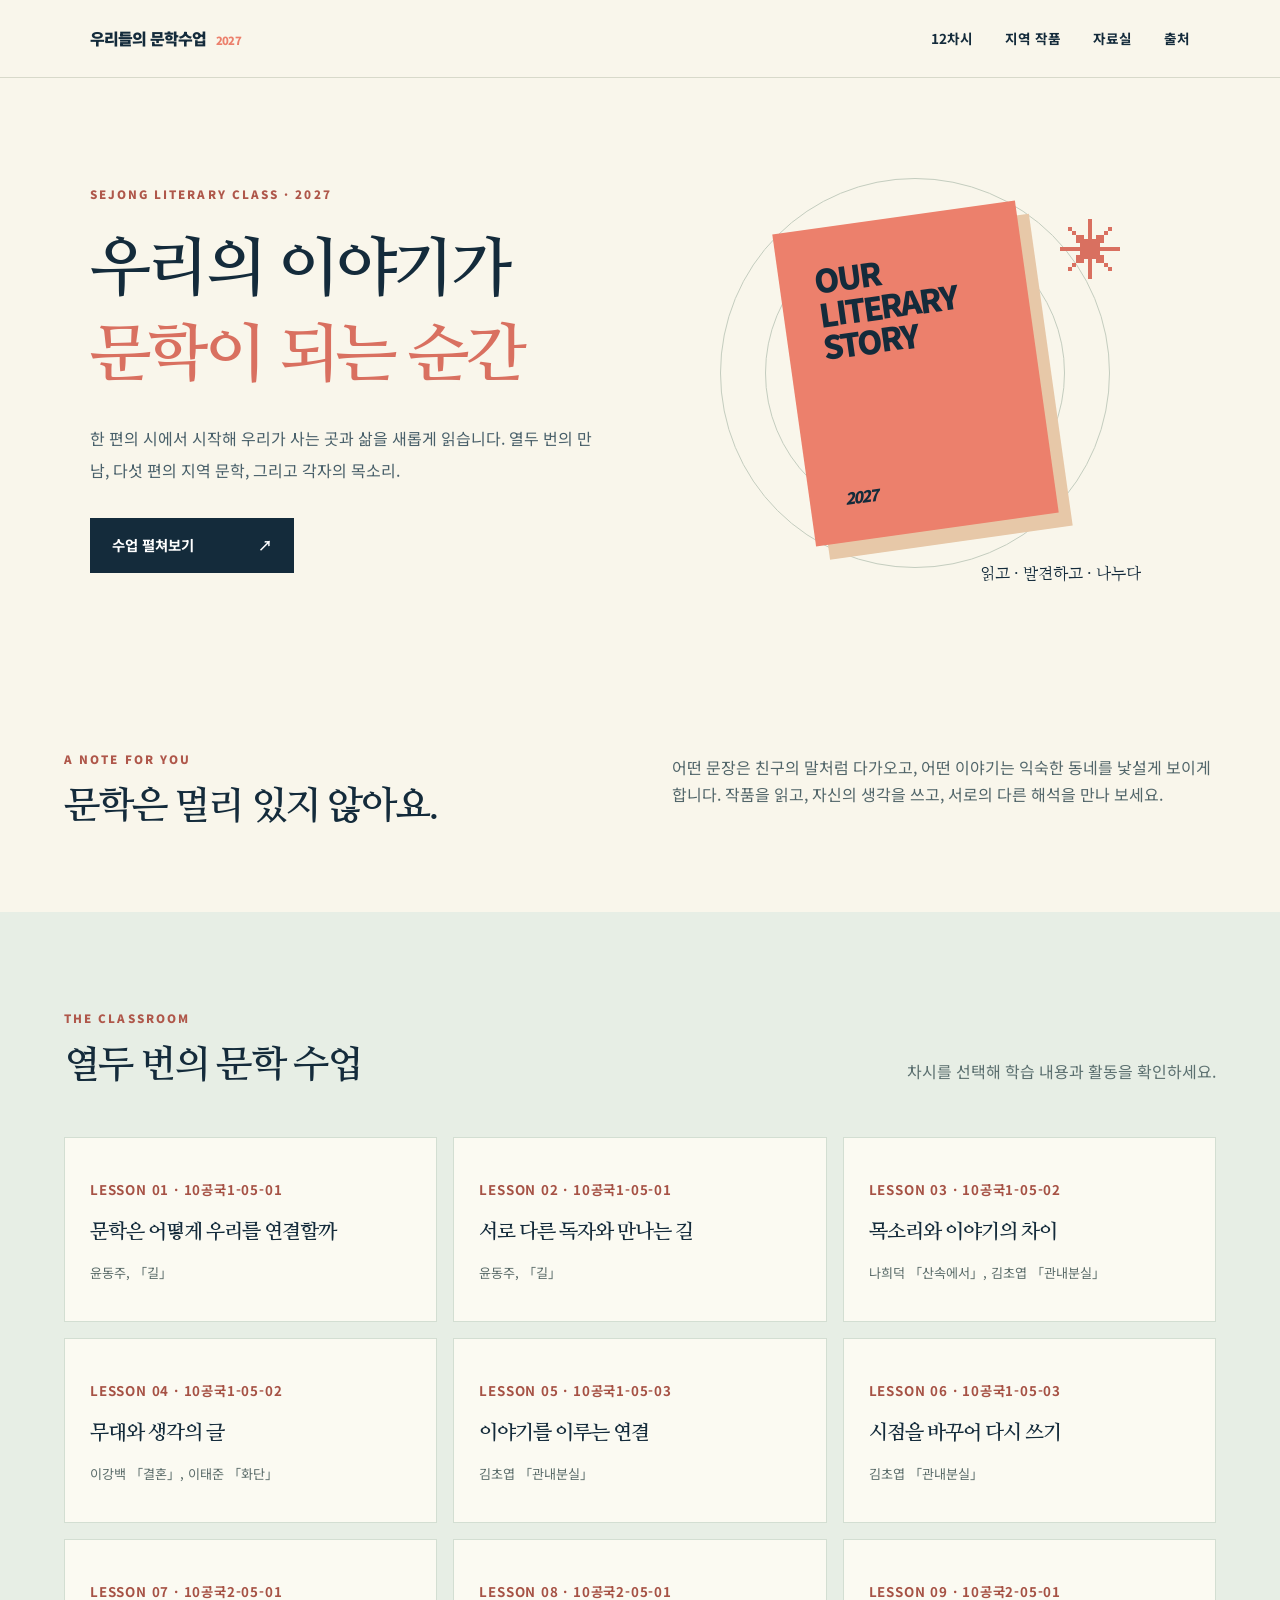
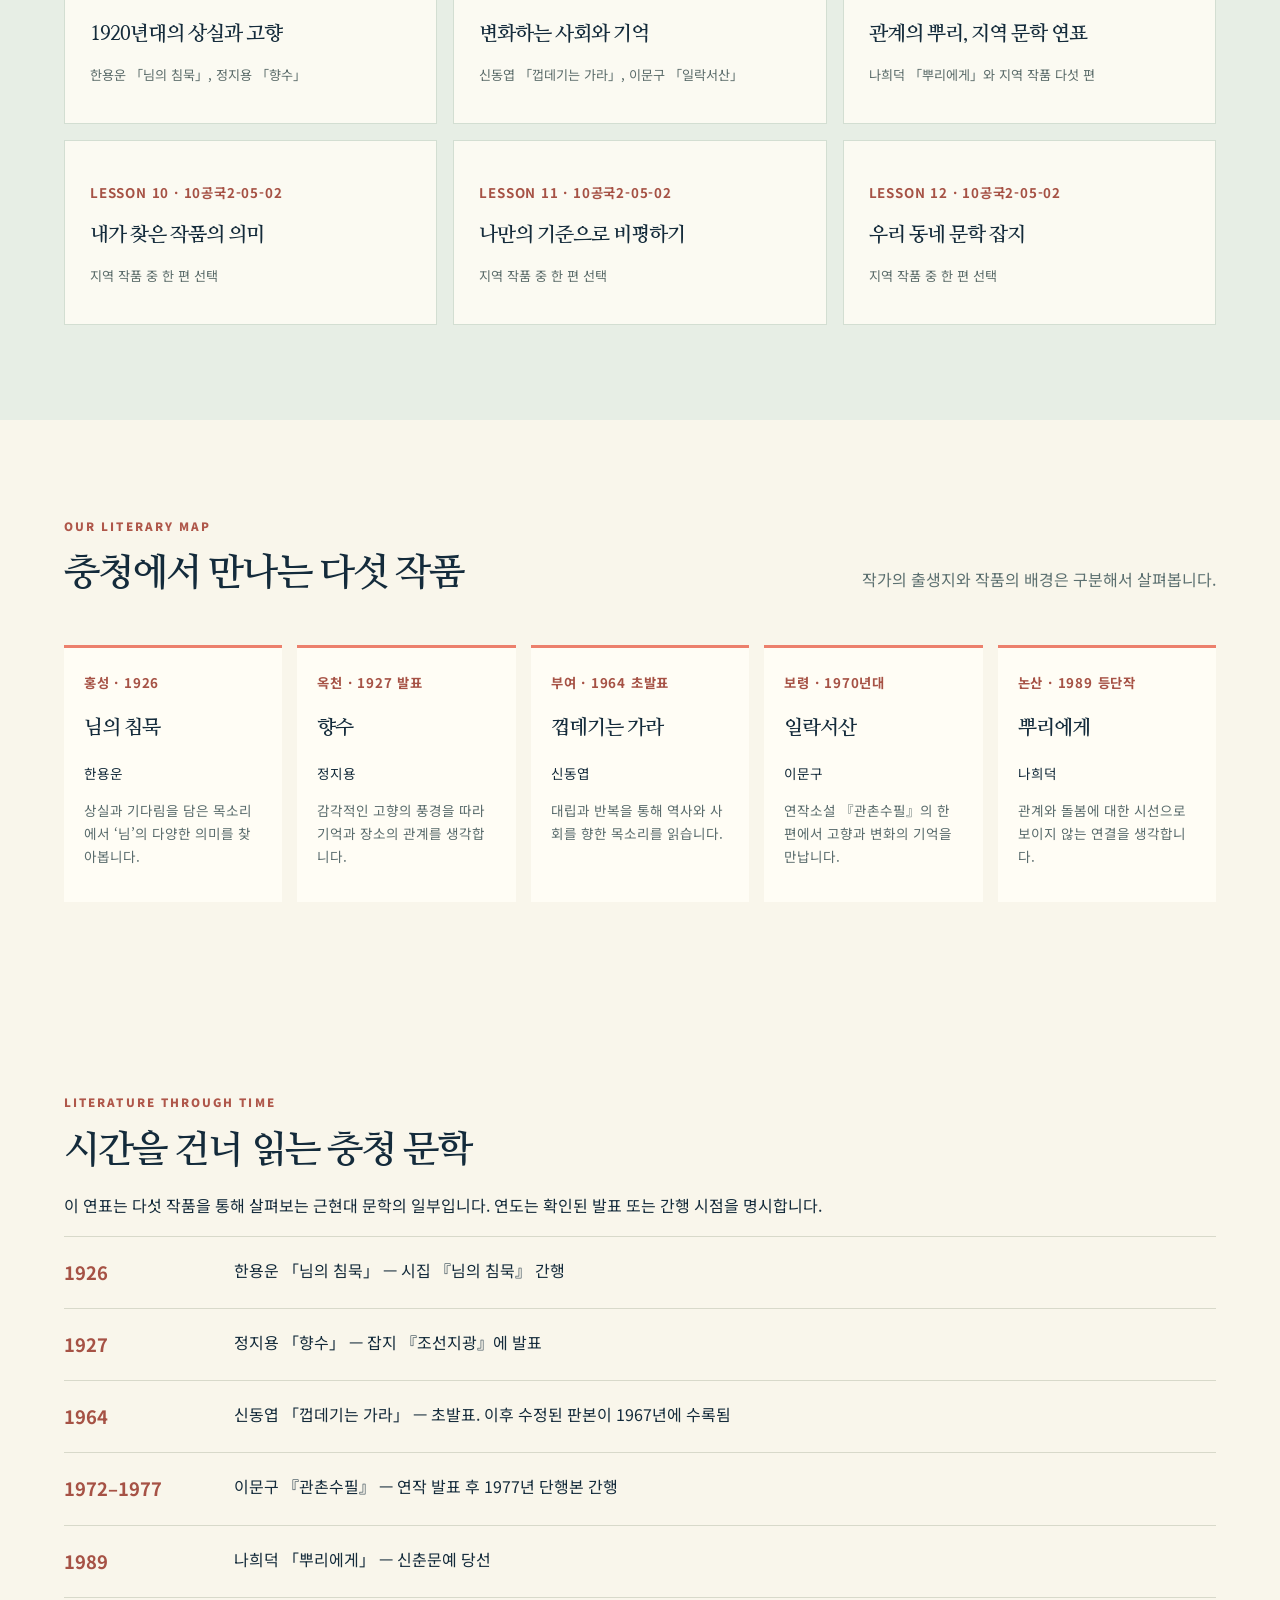
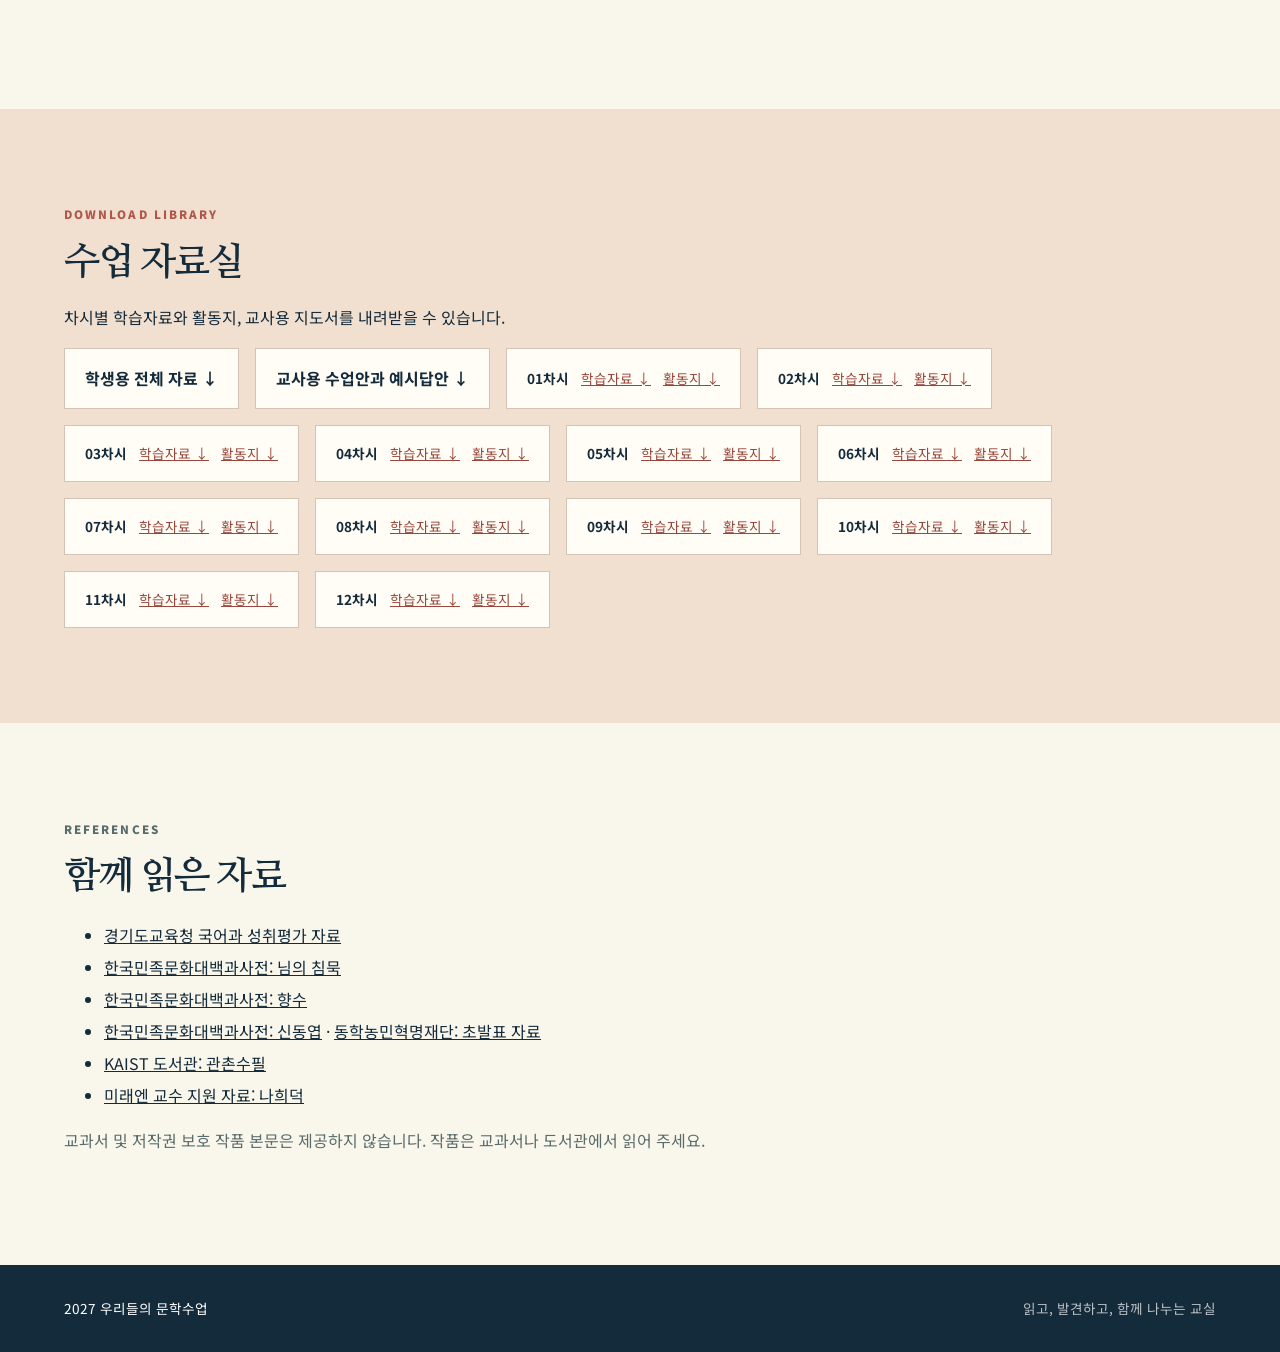
==== index.html @ 461f5285 "Add 2027 literature lessons and downloadable materials" ====
<!doctype html>
<html lang="ko"><head><meta charset="utf-8"><meta name="viewport" content="width=device-width,initial-scale=1"><meta name="description" content="세종의 고등학생과 함께 읽는 열두 번의 문학 수업"><title>2027 우리들의 문학수업</title><link rel="stylesheet" href="style.css"><script src="lessons.js" defer></script><script src="app.js" defer></script></head>
<body><a class="skip" href="#main">본문으로 건너뛰기</a><header class="header"><a class="brand" href="#home">우리들의 문학수업<span>2027</span></a><nav aria-label="주 메뉴"><a href="#lessons">12차시</a><a href="#works">지역 작품</a><a href="#downloads">자료실</a><a href="#sources">출처</a></nav></header><main id="main">
<section class="hero" id="home"><div class="hero-inner"><p class="eyebrow">SEJONG LITERARY CLASS · 2027</p><h1>우리의 이야기가<br><em>문학이 되는 순간</em></h1><p class="lead">한 편의 시에서 시작해 우리가 사는 곳과 삶을 새롭게 읽습니다. 열두 번의 만남, 다섯 편의 지역 문학, 그리고 각자의 목소리.</p><a class="button" href="#lessons">수업 펼쳐보기 <span aria-hidden="true">↗</span></a></div><div class="hero-art" aria-hidden="true"><div class="orbit orbit-one"></div><div class="orbit orbit-two"></div><div class="book"><span>OUR<br>LITERARY<br>STORY</span><i>2027</i></div><span class="asterisk">✳</span><span class="art-caption">읽고 · 발견하고 · 나누다</span></div></section>
<section class="intro wrap"><div><p class="eyebrow">A NOTE FOR YOU</p><h2>문학은 멀리 있지 않아요.</h2></div><p>어떤 문장은 친구의 말처럼 다가오고, 어떤 이야기는 익숙한 동네를 낯설게 보이게 합니다. 작품을 읽고, 자신의 생각을 쓰고, 서로의 다른 해석을 만나 보세요.</p></section>
<section class="section lessons" id="lessons"><div class="wrap"><div class="section-heading"><div><p class="eyebrow">THE CLASSROOM</p><h2>열두 번의 문학 수업</h2></div><p>차시를 선택해 학습 내용과 활동을 확인하세요.</p></div><div class="lesson-grid" id="lesson-list"></div></div></section>
<section class="section wrap" id="works"><div class="section-heading"><div><p class="eyebrow">OUR LITERARY MAP</p><h2>충청에서 만나는 다섯 작품</h2></div><p>작가의 출생지와 작품의 배경은 구분해서 살펴봅니다.</p></div><div class="works-grid"><article><small>홍성 · 1926</small><h3>님의 침묵</h3><p>한용운</p><p>상실과 기다림을 담은 목소리에서 ‘님’의 다양한 의미를 찾아봅니다.</p></article><article><small>옥천 · 1927 발표</small><h3>향수</h3><p>정지용</p><p>감각적인 고향의 풍경을 따라 기억과 장소의 관계를 생각합니다.</p></article><article><small>부여 · 1964 초발표</small><h3>껍데기는 가라</h3><p>신동엽</p><p>대립과 반복을 통해 역사와 사회를 향한 목소리를 읽습니다.</p></article><article><small>보령 · 1970년대</small><h3>일락서산</h3><p>이문구</p><p>연작소설 『관촌수필』의 한 편에서 고향과 변화의 기억을 만납니다.</p></article><article><small>논산 · 1989 등단작</small><h3>뿌리에게</h3><p>나희덕</p><p>관계와 돌봄에 대한 시선으로 보이지 않는 연결을 생각합니다.</p></article></div></section>
<section class="section wrap timeline" id="timeline"><p class="eyebrow">LITERATURE THROUGH TIME</p><h2>시간을 건너 읽는 충청 문학</h2><p>이 연표는 다섯 작품을 통해 살펴보는 근현대 문학의 일부입니다. 연도는 확인된 발표 또는 간행 시점을 명시합니다.</p><ol><li><strong>1926</strong><span>한용운 「님의 침묵」 — 시집 『님의 침묵』 간행</span></li><li><strong>1927</strong><span>정지용 「향수」 — 잡지 『조선지광』에 발표</span></li><li><strong>1964</strong><span>신동엽 「껍데기는 가라」 — 초발표. 이후 수정된 판본이 1967년에 수록됨</span></li><li><strong>1972–1977</strong><span>이문구 『관촌수필』 — 연작 발표 후 1977년 단행본 간행</span></li><li><strong>1989</strong><span>나희덕 「뿌리에게」 — 신춘문예 당선</span></li></ol></section>
<section class="section downloads" id="downloads"><div class="wrap"><p class="eyebrow">DOWNLOAD LIBRARY</p><h2>수업 자료실</h2><p>차시별 학습자료와 활동지, 교사용 지도서를 내려받을 수 있습니다.</p><div id="pdf-list" class="pdf-list"></div></div></section>
<section class="section wrap sources" id="sources"><p class="eyebrow">REFERENCES</p><h2>함께 읽은 자료</h2><ul><li><a href="https://www.goe.go.kr/resource/goe/na/bbs_2675/2025/11/bc7e9f2a-7e3d-4c08-a90b-9db8992ee716.pdf">경기도교육청 국어과 성취평가 자료</a></li><li><a href="https://encykorea.aks.ac.kr/Article/E0013398">한국민족문화대백과사전: 님의 침묵</a></li><li><a href="https://encykorea.aks.ac.kr/Article/E0062938">한국민족문화대백과사전: 향수</a></li><li><a href="https://encykorea.aks.ac.kr/Article/E0032791">한국민족문화대백과사전: 신동엽</a> · <a href="https://e-donghak.or.kr/archive/filedown.php?menu=133&amp;no=23372">동학농민혁명재단: 초발표 자료</a></li><li><a href="https://library.kaist.ac.kr/search/ctlgSearch/posesn/view.do?bibctrlno=141120&amp;se=b0&amp;ty=B">KAIST 도서관: 관촌수필</a></li><li><a href="https://textbook-miraen.cdn.x-cdn.com/textbook/newbook/high/korean/%EA%B3%A0%29%EA%B5%AD%EC%96%B4_%EA%B5%90%EC%88%98%EC%A7%80%EC%9B%90%EC%9E%90%EB%A3%8C_%EA%B5%90%EA%B3%BC%EC%84%9C%EA%B0%80%20%EC%82%AC%EB%9E%91%ED%95%9C%20%EC%9E%91%EA%B0%80%2099.pdf">미래엔 교수 지원 자료: 나희덕</a></li></ul><p>교과서 및 저작권 보호 작품 본문은 제공하지 않습니다. 작품은 교과서나 도서관에서 읽어 주세요.</p></section></main><footer><div class="wrap">2027 우리들의 문학수업 <span>읽고, 발견하고, 함께 나누는 교실</span></div></footer><dialog id="lesson-dialog" aria-labelledby="dialog-title"><div class="dialog-inner"><button id="close-dialog" class="close" aria-label="닫기">×</button><div id="dialog-content"></div></div></dialog></body></html>
---- style.css ----
@import url('https://fonts.googleapis.com/css2?family=Noto+Sans+KR:wght@400;500;700;900&family=Nanum+Myeongjo:wght@400;700;800&display=swap');
:root{--ink:#142b3b;--paper:#f9f6eb;--coral:#ec806c;--green:#b8cbbb;--line:#d8d9ca}*{box-sizing:border-box}html{scroll-behavior:smooth}body{margin:0;background:var(--paper);color:var(--ink);font-family:'Noto Sans KR',sans-serif;line-height:1.7}a{color:inherit}.skip{position:absolute;top:-5rem;left:1rem;background:white;padding:.5rem;z-index:10}.skip:focus{top:1rem}.header{height:78px;display:flex;align-items:center;justify-content:space-between;padding:0 7%;border-bottom:1px solid var(--line)}.brand{text-decoration:none;font-weight:900;letter-spacing:-.05em}.brand span{font-size:.7rem;color:var(--coral);margin-left:.6rem}.header nav{display:flex;gap:2rem;font-size:.85rem;font-weight:700}.header nav a{text-decoration:none}.wrap{max-width:1200px;margin:auto;padding-left:24px;padding-right:24px}.hero{min-height:590px;display:grid;grid-template-columns:1fr 1fr;align-items:center;max-width:1400px;margin:auto;padding:50px 7%;overflow:hidden}.eyebrow{font-size:.72rem;letter-spacing:.18em;font-weight:900;color:#af574a}.hero h1,h2,h3{font-family:'Nanum Myeongjo',serif;line-height:1.35;letter-spacing:-.05em}.hero h1{font-size:clamp(2.6rem,5vw,4.8rem);margin:1.4rem 0}.hero h1 em{font-style:normal;color:#d97060}.lead{max-width:510px;line-height:2;color:#49606a}.button{display:inline-flex;gap:4rem;align-items:center;background:var(--ink);color:white;padding:15px 22px;text-decoration:none;font-size:.9rem;font-weight:700;margin-top:1rem}.hero-art{position:relative;min-height:440px;display:grid;place-items:center}.orbit{position:absolute;width:390px;height:390px;border:1px solid #c4cdbf;border-radius:50%}.orbit-two{width:300px;height:300px}.book{z-index:1;width:245px;height:315px;background:var(--coral);transform:rotate(-8deg);padding:35px;color:var(--ink);box-shadow:12px 15px 0 #e7c8a8;display:flex;flex-direction:column;justify-content:space-between;font-weight:900;font-size:2rem;line-height:1.05;letter-spacing:-.06em}.book i{font-size:1rem}.asterisk{position:absolute;top:40px;right:12%;font-size:4rem;color:#d97060}.art-caption{position:absolute;bottom:5px;right:9%;font-family:'Nanum Myeongjo',serif}.intro{padding-top:70px;padding-bottom:70px;display:grid;grid-template-columns:1fr 1fr;gap:4rem}.intro h2,.section h2{font-size:clamp(1.8rem,3vw,2.6rem);margin:.6rem 0}.intro>p{color:#52666a}.section{padding-top:85px;padding-bottom:95px}.lessons{background:#e7eee5}.section-heading{display:flex;align-items:end;justify-content:space-between;gap:2rem;margin-bottom:36px}.section-heading>p{color:#5c7070}.lesson-grid{display:grid;grid-template-columns:repeat(3,1fr);gap:16px}.lesson-card{background:#fbfaf2;border:1px solid #d3ded2;text-align:left;color:var(--ink);padding:25px;min-height:185px;cursor:pointer;font:inherit;transition:transform .2s,box-shadow .2s}.lesson-card:hover,.lesson-card:focus-visible{transform:translateY(-4px);box-shadow:0 10px 20px #203d3020}.lesson-card small,.works-grid small{font-weight:700;color:#a65245;letter-spacing:.06em}.lesson-card h3{font-size:1.25rem;margin:16px 0}.lesson-card p{font-size:.82rem;color:#5b6c6a;margin:0}.works-grid{display:grid;grid-template-columns:repeat(5,1fr);gap:15px}.works-grid article{border-top:3px solid var(--coral);background:#fffdf5;padding:20px;min-height:220px}.works-grid h3{font-size:1.25rem}.works-grid p{font-size:.85rem}.works-grid p:last-child{color:#5a6c6d}.downloads{background:#f1dfcf}.pdf-list{display:flex;flex-wrap:wrap;gap:1rem}.sources ul{line-height:2}.sources p{color:#596c6c}footer{background:var(--ink);color:white;padding:32px 0;font-size:.85rem}footer span{float:right;opacity:.7}dialog{border:0;padding:0;max-width:680px;width:calc(100% - 32px);max-height:85vh;background:var(--paper);color:var(--ink)}dialog::backdrop{background:#102735bb}.dialog-inner{padding:clamp(24px,5vw,48px);position:relative}.close{position:absolute;right:18px;top:12px;background:none;border:0;font-size:2rem;cursor:pointer}.dialog-inner h2{font-size:2rem}.dialog-inner h3{margin-top:2rem}.dialog-inner li{margin:.6rem 0}.tag{font-size:.75rem;color:#a65245;font-weight:700}@media(max-width:850px){.works-grid{grid-template-columns:repeat(2,1fr)}.lesson-grid{grid-template-columns:repeat(2,1fr)}.hero-art{min-height:350px}.orbit{width:290px;height:290px}.orbit-two{width:230px;height:230px}.book{width:190px;height:250px;font-size:1.5rem}}@media(max-width:600px){.header{height:auto;padding:18px 20px;align-items:flex-start;gap:12px;flex-direction:column}.header nav{gap:1rem;flex-wrap:wrap}.hero{grid-template-columns:1fr;padding:50px 24px}.hero-art{min-height:330px}.intro{grid-template-columns:1fr;gap:0}.section{padding-top:60px;padding-bottom:65px}.section-heading{display:block}.lesson-grid{grid-template-columns:1fr}.works-grid{grid-template-columns:1fr 1fr}.works-grid article{padding:14px}.works-grid h3{font-size:1.05rem}footer span{display:block;float:none;margin-top:.5rem}}
 .pdf-link,.pdf-item{background:#fffdf5;border:1px solid #d5c3b6;padding:16px 20px}.pdf-link{font-weight:700;text-decoration:none}.pdf-item{display:flex;gap:12px;align-items:center;flex-wrap:wrap;font-size:.85rem}.pdf-item a{color:#99473d}
.timeline ol{padding:0;list-style:none;border-top:1px solid var(--line)}.timeline li{display:grid;grid-template-columns:150px 1fr;gap:20px;border-bottom:1px solid var(--line);padding:20px 0}.timeline li strong{color:#a65245;font-size:1.15rem}@media(max-width:600px){.timeline li{grid-template-columns:1fr;gap:3px}}
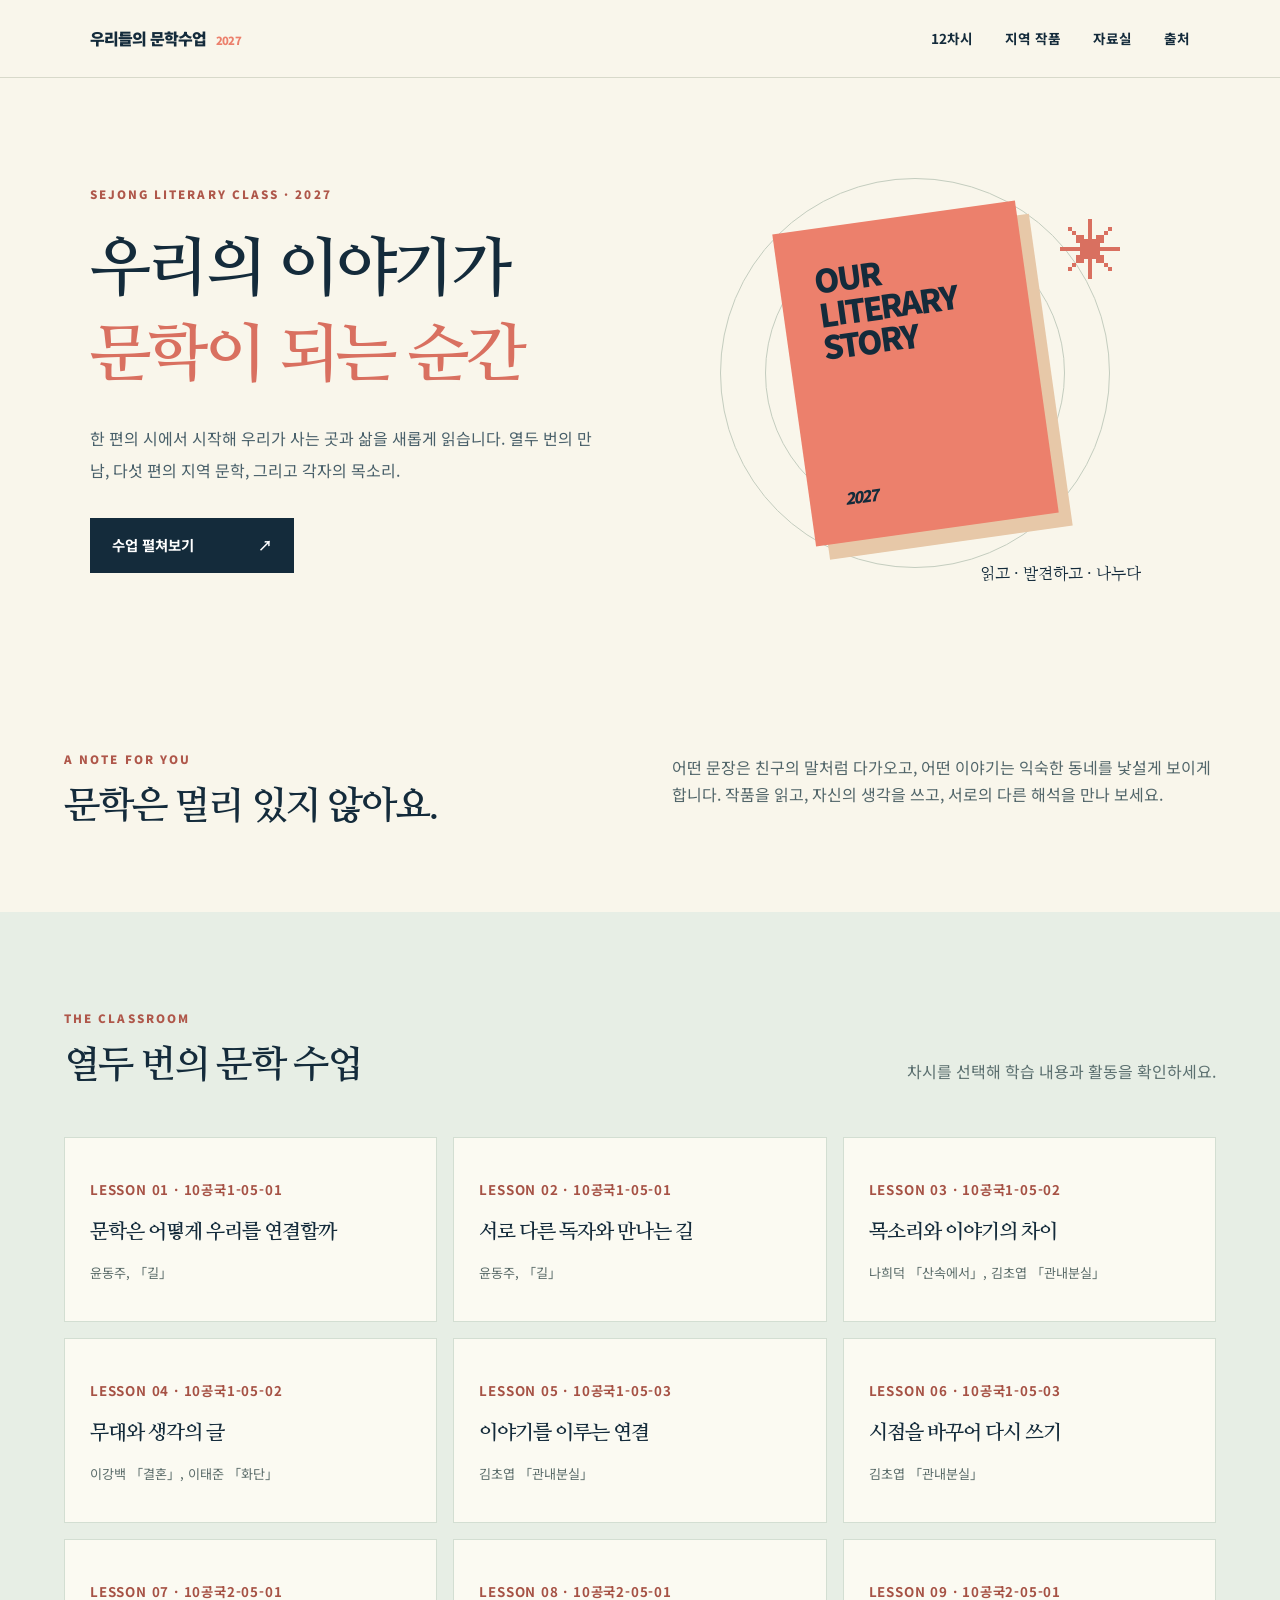
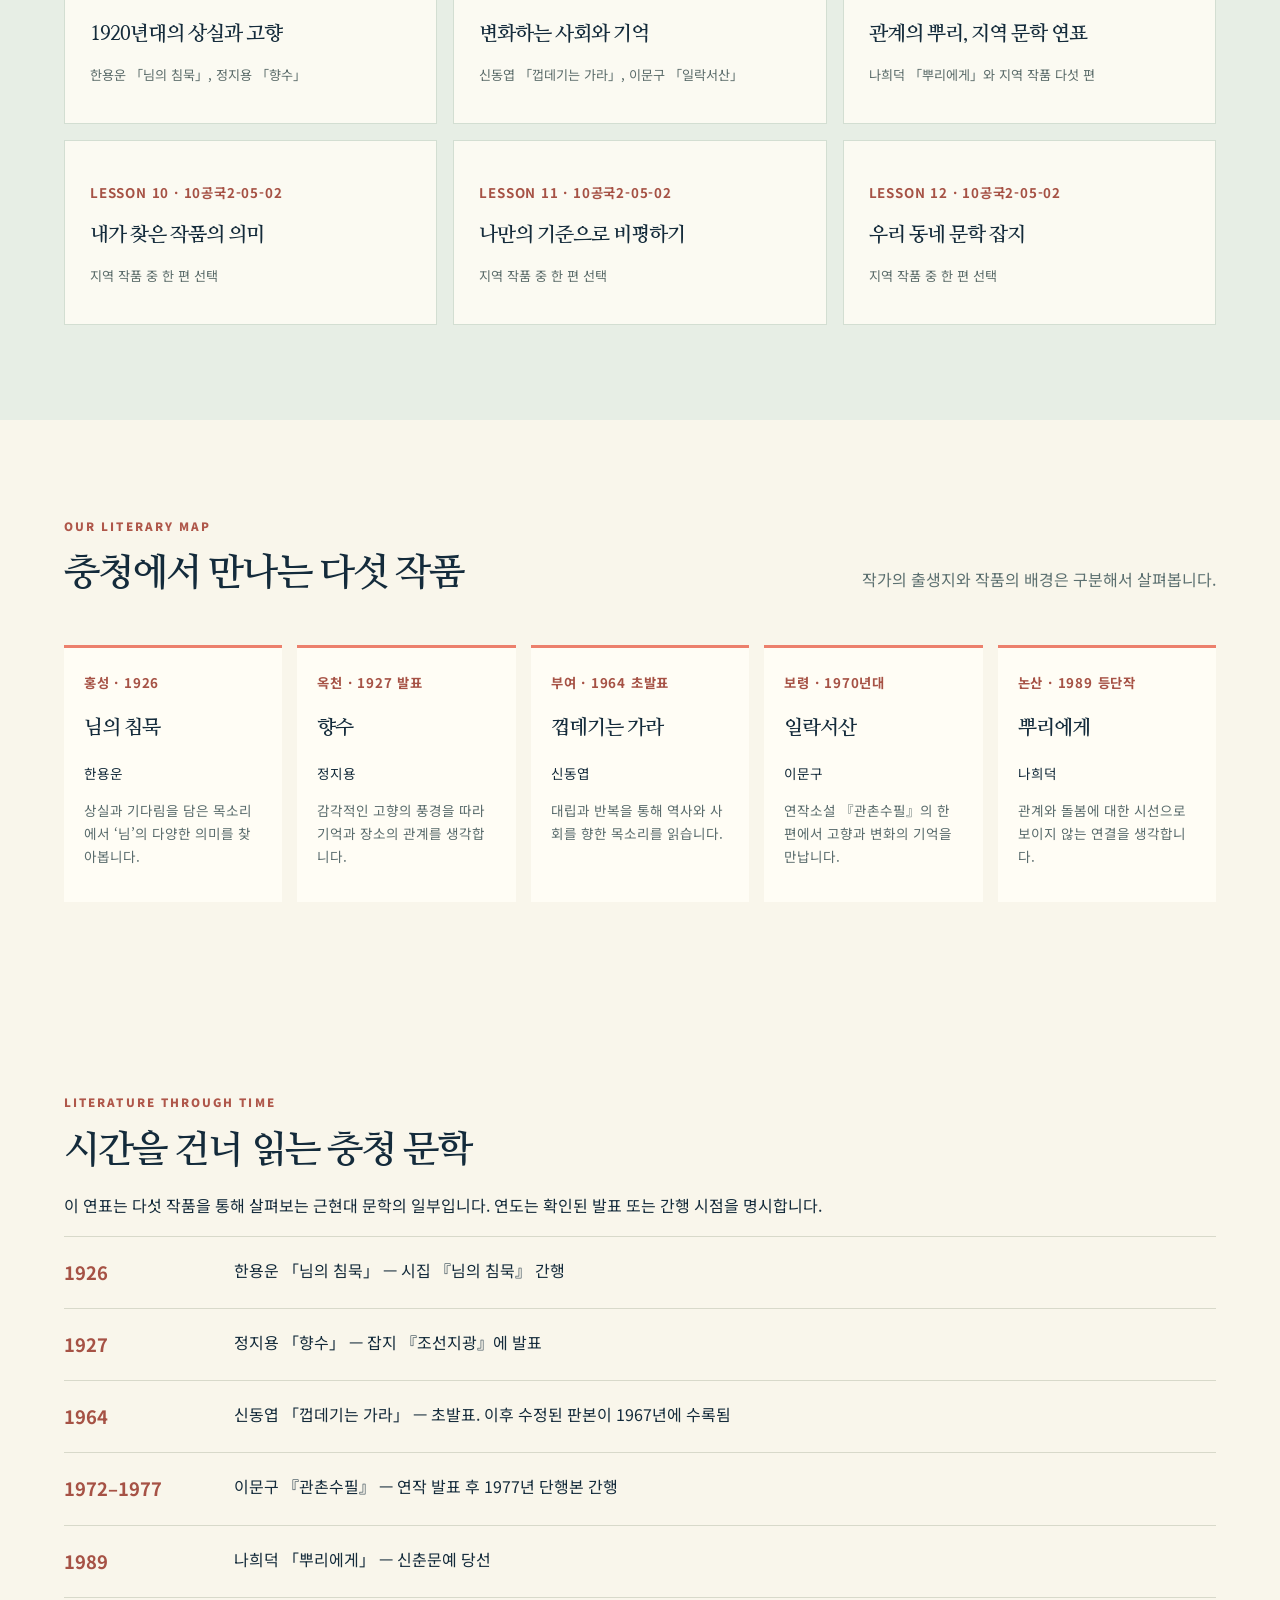
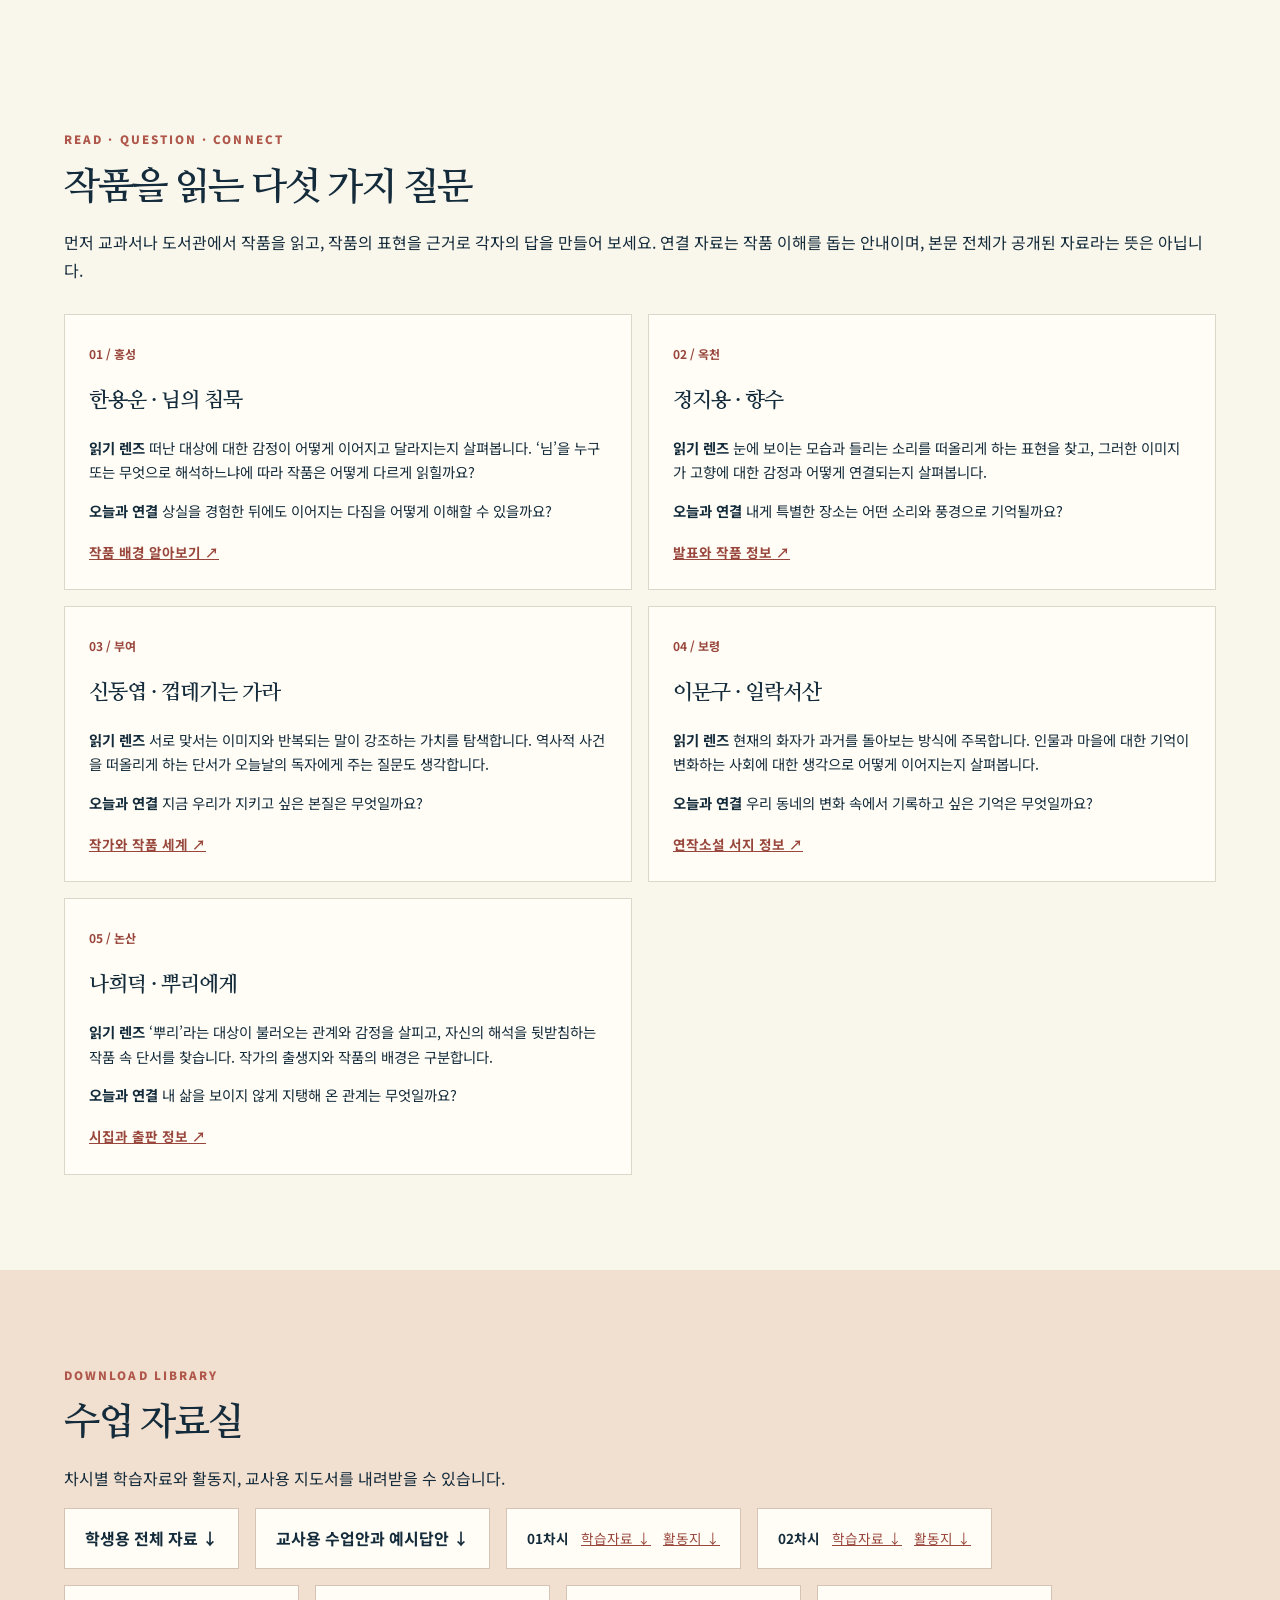
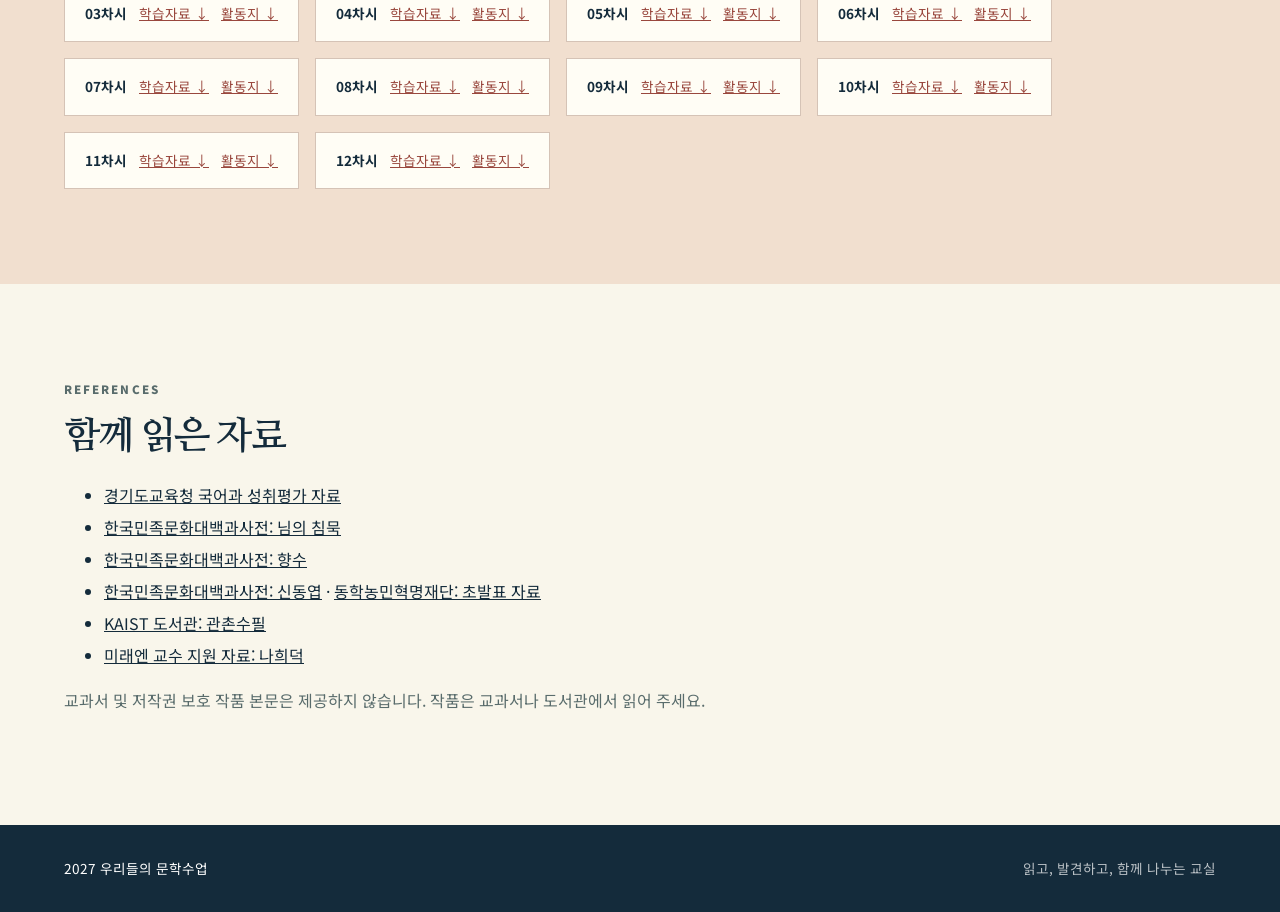
==== commit 0deb058c: "Add guided reading for regional works" ====
--- a/index.html
+++ b/index.html
@@ -6,5 +6,12 @@
 <section class="section lessons" id="lessons"><div class="wrap"><div class="section-heading"><div><p class="eyebrow">THE CLASSROOM</p><h2>열두 번의 문학 수업</h2></div><p>차시를 선택해 학습 내용과 활동을 확인하세요.</p></div><div class="lesson-grid" id="lesson-list"></div></div></section>
 <section class="section wrap" id="works"><div class="section-heading"><div><p class="eyebrow">OUR LITERARY MAP</p><h2>충청에서 만나는 다섯 작품</h2></div><p>작가의 출생지와 작품의 배경은 구분해서 살펴봅니다.</p></div><div class="works-grid"><article><small>홍성 · 1926</small><h3>님의 침묵</h3><p>한용운</p><p>상실과 기다림을 담은 목소리에서 ‘님’의 다양한 의미를 찾아봅니다.</p></article><article><small>옥천 · 1927 발표</small><h3>향수</h3><p>정지용</p><p>감각적인 고향의 풍경을 따라 기억과 장소의 관계를 생각합니다.</p></article><article><small>부여 · 1964 초발표</small><h3>껍데기는 가라</h3><p>신동엽</p><p>대립과 반복을 통해 역사와 사회를 향한 목소리를 읽습니다.</p></article><article><small>보령 · 1970년대</small><h3>일락서산</h3><p>이문구</p><p>연작소설 『관촌수필』의 한 편에서 고향과 변화의 기억을 만납니다.</p></article><article><small>논산 · 1989 등단작</small><h3>뿌리에게</h3><p>나희덕</p><p>관계와 돌봄에 대한 시선으로 보이지 않는 연결을 생각합니다.</p></article></div></section>
 <section class="section wrap timeline" id="timeline"><p class="eyebrow">LITERATURE THROUGH TIME</p><h2>시간을 건너 읽는 충청 문학</h2><p>이 연표는 다섯 작품을 통해 살펴보는 근현대 문학의 일부입니다. 연도는 확인된 발표 또는 간행 시점을 명시합니다.</p><ol><li><strong>1926</strong><span>한용운 「님의 침묵」 — 시집 『님의 침묵』 간행</span></li><li><strong>1927</strong><span>정지용 「향수」 — 잡지 『조선지광』에 발표</span></li><li><strong>1964</strong><span>신동엽 「껍데기는 가라」 — 초발표. 이후 수정된 판본이 1967년에 수록됨</span></li><li><strong>1972–1977</strong><span>이문구 『관촌수필』 — 연작 발표 후 1977년 단행본 간행</span></li><li><strong>1989</strong><span>나희덕 「뿌리에게」 — 신춘문예 당선</span></li></ol></section>
+<section class="section wrap close-reading" id="reading"><p class="eyebrow">READ · QUESTION · CONNECT</p><h2>작품을 읽는 다섯 가지 질문</h2><p>먼저 교과서나 도서관에서 작품을 읽고, 작품의 표현을 근거로 각자의 답을 만들어 보세요. 연결 자료는 작품 이해를 돕는 안내이며, 본문 전체가 공개된 자료라는 뜻은 아닙니다.</p><div class="reading-grid">
+<article><span>01 / 홍성</span><h3>한용운 · 님의 침묵</h3><p><strong>읽기 렌즈</strong> 떠난 대상에 대한 감정이 어떻게 이어지고 달라지는지 살펴봅니다. ‘님’을 누구 또는 무엇으로 해석하느냐에 따라 작품은 어떻게 다르게 읽힐까요?</p><p><strong>오늘과 연결</strong> 상실을 경험한 뒤에도 이어지는 다짐을 어떻게 이해할 수 있을까요?</p><a href="https://encykorea.aks.ac.kr/Article/E0013398">작품 배경 알아보기 ↗</a></article>
+<article><span>02 / 옥천</span><h3>정지용 · 향수</h3><p><strong>읽기 렌즈</strong> 눈에 보이는 모습과 들리는 소리를 떠올리게 하는 표현을 찾고, 그러한 이미지가 고향에 대한 감정과 어떻게 연결되는지 살펴봅니다.</p><p><strong>오늘과 연결</strong> 내게 특별한 장소는 어떤 소리와 풍경으로 기억될까요?</p><a href="https://encykorea.aks.ac.kr/Article/E0062938">발표와 작품 정보 ↗</a></article>
+<article><span>03 / 부여</span><h3>신동엽 · 껍데기는 가라</h3><p><strong>읽기 렌즈</strong> 서로 맞서는 이미지와 반복되는 말이 강조하는 가치를 탐색합니다. 역사적 사건을 떠올리게 하는 단서가 오늘날의 독자에게 주는 질문도 생각합니다.</p><p><strong>오늘과 연결</strong> 지금 우리가 지키고 싶은 본질은 무엇일까요?</p><a href="https://encykorea.aks.ac.kr/Article/E0032791">작가와 작품 세계 ↗</a></article>
+<article><span>04 / 보령</span><h3>이문구 · 일락서산</h3><p><strong>읽기 렌즈</strong> 현재의 화자가 과거를 돌아보는 방식에 주목합니다. 인물과 마을에 대한 기억이 변화하는 사회에 대한 생각으로 어떻게 이어지는지 살펴봅니다.</p><p><strong>오늘과 연결</strong> 우리 동네의 변화 속에서 기록하고 싶은 기억은 무엇일까요?</p><a href="https://library.kaist.ac.kr/search/ctlgSearch/posesn/view.do?bibctrlno=141120&amp;se=b0&amp;ty=B">연작소설 서지 정보 ↗</a></article>
+<article><span>05 / 논산</span><h3>나희덕 · 뿌리에게</h3><p><strong>읽기 렌즈</strong> ‘뿌리’라는 대상이 불러오는 관계와 감정을 살피고, 자신의 해석을 뒷받침하는 작품 속 단서를 찾습니다. 작가의 출생지와 작품의 배경은 구분합니다.</p><p><strong>오늘과 연결</strong> 내 삶을 보이지 않게 지탱해 온 관계는 무엇일까요?</p><a href="https://www.changbi.com/BookDetail?bookid=446">시집과 출판 정보 ↗</a></article>
+</div></section>
 <section class="section downloads" id="downloads"><div class="wrap"><p class="eyebrow">DOWNLOAD LIBRARY</p><h2>수업 자료실</h2><p>차시별 학습자료와 활동지, 교사용 지도서를 내려받을 수 있습니다.</p><div id="pdf-list" class="pdf-list"></div></div></section>
 <section class="section wrap sources" id="sources"><p class="eyebrow">REFERENCES</p><h2>함께 읽은 자료</h2><ul><li><a href="https://www.goe.go.kr/resource/goe/na/bbs_2675/2025/11/bc7e9f2a-7e3d-4c08-a90b-9db8992ee716.pdf">경기도교육청 국어과 성취평가 자료</a></li><li><a href="https://encykorea.aks.ac.kr/Article/E0013398">한국민족문화대백과사전: 님의 침묵</a></li><li><a href="https://encykorea.aks.ac.kr/Article/E0062938">한국민족문화대백과사전: 향수</a></li><li><a href="https://encykorea.aks.ac.kr/Article/E0032791">한국민족문화대백과사전: 신동엽</a> · <a href="https://e-donghak.or.kr/archive/filedown.php?menu=133&amp;no=23372">동학농민혁명재단: 초발표 자료</a></li><li><a href="https://library.kaist.ac.kr/search/ctlgSearch/posesn/view.do?bibctrlno=141120&amp;se=b0&amp;ty=B">KAIST 도서관: 관촌수필</a></li><li><a href="https://textbook-miraen.cdn.x-cdn.com/textbook/newbook/high/korean/%EA%B3%A0%29%EA%B5%AD%EC%96%B4_%EA%B5%90%EC%88%98%EC%A7%80%EC%9B%90%EC%9E%90%EB%A3%8C_%EA%B5%90%EA%B3%BC%EC%84%9C%EA%B0%80%20%EC%82%AC%EB%9E%91%ED%95%9C%20%EC%9E%91%EA%B0%80%2099.pdf">미래엔 교수 지원 자료: 나희덕</a></li></ul><p>교과서 및 저작권 보호 작품 본문은 제공하지 않습니다. 작품은 교과서나 도서관에서 읽어 주세요.</p></section></main><footer><div class="wrap">2027 우리들의 문학수업 <span>읽고, 발견하고, 함께 나누는 교실</span></div></footer><dialog id="lesson-dialog" aria-labelledby="dialog-title"><div class="dialog-inner"><button id="close-dialog" class="close" aria-label="닫기">×</button><div id="dialog-content"></div></div></dialog></body></html>
--- a/style.css
+++ b/style.css
@@ -2,3 +2,4 @@
 :root{--ink:#142b3b;--paper:#f9f6eb;--coral:#ec806c;--green:#b8cbbb;--line:#d8d9ca}*{box-sizing:border-box}html{scroll-behavior:smooth}body{margin:0;background:var(--paper);color:var(--ink);font-family:'Noto Sans KR',sans-serif;line-height:1.7}a{color:inherit}.skip{position:absolute;top:-5rem;left:1rem;background:white;padding:.5rem;z-index:10}.skip:focus{top:1rem}.header{height:78px;display:flex;align-items:center;justify-content:space-between;padding:0 7%;border-bottom:1px solid var(--line)}.brand{text-decoration:none;font-weight:900;letter-spacing:-.05em}.brand span{font-size:.7rem;color:var(--coral);margin-left:.6rem}.header nav{display:flex;gap:2rem;font-size:.85rem;font-weight:700}.header nav a{text-decoration:none}.wrap{max-width:1200px;margin:auto;padding-left:24px;padding-right:24px}.hero{min-height:590px;display:grid;grid-template-columns:1fr 1fr;align-items:center;max-width:1400px;margin:auto;padding:50px 7%;overflow:hidden}.eyebrow{font-size:.72rem;letter-spacing:.18em;font-weight:900;color:#af574a}.hero h1,h2,h3{font-family:'Nanum Myeongjo',serif;line-height:1.35;letter-spacing:-.05em}.hero h1{font-size:clamp(2.6rem,5vw,4.8rem);margin:1.4rem 0}.hero h1 em{font-style:normal;color:#d97060}.lead{max-width:510px;line-height:2;color:#49606a}.button{display:inline-flex;gap:4rem;align-items:center;background:var(--ink);color:white;padding:15px 22px;text-decoration:none;font-size:.9rem;font-weight:700;margin-top:1rem}.hero-art{position:relative;min-height:440px;display:grid;place-items:center}.orbit{position:absolute;width:390px;height:390px;border:1px solid #c4cdbf;border-radius:50%}.orbit-two{width:300px;height:300px}.book{z-index:1;width:245px;height:315px;background:var(--coral);transform:rotate(-8deg);padding:35px;color:var(--ink);box-shadow:12px 15px 0 #e7c8a8;display:flex;flex-direction:column;justify-content:space-between;font-weight:900;font-size:2rem;line-height:1.05;letter-spacing:-.06em}.book i{font-size:1rem}.asterisk{position:absolute;top:40px;right:12%;font-size:4rem;color:#d97060}.art-caption{position:absolute;bottom:5px;right:9%;font-family:'Nanum Myeongjo',serif}.intro{padding-top:70px;padding-bottom:70px;display:grid;grid-template-columns:1fr 1fr;gap:4rem}.intro h2,.section h2{font-size:clamp(1.8rem,3vw,2.6rem);margin:.6rem 0}.intro>p{color:#52666a}.section{padding-top:85px;padding-bottom:95px}.lessons{background:#e7eee5}.section-heading{display:flex;align-items:end;justify-content:space-between;gap:2rem;margin-bottom:36px}.section-heading>p{color:#5c7070}.lesson-grid{display:grid;grid-template-columns:repeat(3,1fr);gap:16px}.lesson-card{background:#fbfaf2;border:1px solid #d3ded2;text-align:left;color:var(--ink);padding:25px;min-height:185px;cursor:pointer;font:inherit;transition:transform .2s,box-shadow .2s}.lesson-card:hover,.lesson-card:focus-visible{transform:translateY(-4px);box-shadow:0 10px 20px #203d3020}.lesson-card small,.works-grid small{font-weight:700;color:#a65245;letter-spacing:.06em}.lesson-card h3{font-size:1.25rem;margin:16px 0}.lesson-card p{font-size:.82rem;color:#5b6c6a;margin:0}.works-grid{display:grid;grid-template-columns:repeat(5,1fr);gap:15px}.works-grid article{border-top:3px solid var(--coral);background:#fffdf5;padding:20px;min-height:220px}.works-grid h3{font-size:1.25rem}.works-grid p{font-size:.85rem}.works-grid p:last-child{color:#5a6c6d}.downloads{background:#f1dfcf}.pdf-list{display:flex;flex-wrap:wrap;gap:1rem}.sources ul{line-height:2}.sources p{color:#596c6c}footer{background:var(--ink);color:white;padding:32px 0;font-size:.85rem}footer span{float:right;opacity:.7}dialog{border:0;padding:0;max-width:680px;width:calc(100% - 32px);max-height:85vh;background:var(--paper);color:var(--ink)}dialog::backdrop{background:#102735bb}.dialog-inner{padding:clamp(24px,5vw,48px);position:relative}.close{position:absolute;right:18px;top:12px;background:none;border:0;font-size:2rem;cursor:pointer}.dialog-inner h2{font-size:2rem}.dialog-inner h3{margin-top:2rem}.dialog-inner li{margin:.6rem 0}.tag{font-size:.75rem;color:#a65245;font-weight:700}@media(max-width:850px){.works-grid{grid-template-columns:repeat(2,1fr)}.lesson-grid{grid-template-columns:repeat(2,1fr)}.hero-art{min-height:350px}.orbit{width:290px;height:290px}.orbit-two{width:230px;height:230px}.book{width:190px;height:250px;font-size:1.5rem}}@media(max-width:600px){.header{height:auto;padding:18px 20px;align-items:flex-start;gap:12px;flex-direction:column}.header nav{gap:1rem;flex-wrap:wrap}.hero{grid-template-columns:1fr;padding:50px 24px}.hero-art{min-height:330px}.intro{grid-template-columns:1fr;gap:0}.section{padding-top:60px;padding-bottom:65px}.section-heading{display:block}.lesson-grid{grid-template-columns:1fr}.works-grid{grid-template-columns:1fr 1fr}.works-grid article{padding:14px}.works-grid h3{font-size:1.05rem}footer span{display:block;float:none;margin-top:.5rem}}
  .pdf-link,.pdf-item{background:#fffdf5;border:1px solid #d5c3b6;padding:16px 20px}.pdf-link{font-weight:700;text-decoration:none}.pdf-item{display:flex;gap:12px;align-items:center;flex-wrap:wrap;font-size:.85rem}.pdf-item a{color:#99473d}
 .timeline ol{padding:0;list-style:none;border-top:1px solid var(--line)}.timeline li{display:grid;grid-template-columns:150px 1fr;gap:20px;border-bottom:1px solid var(--line);padding:20px 0}.timeline li strong{color:#a65245;font-size:1.15rem}@media(max-width:600px){.timeline li{grid-template-columns:1fr;gap:3px}}
+.close-reading{padding-top:10px}.reading-grid{display:grid;grid-template-columns:repeat(2,minmax(0,1fr));gap:16px;margin-top:30px}.reading-grid article{background:#fffdf5;border:1px solid var(--line);padding:24px}.reading-grid article span{font-size:.75rem;color:#99473d;font-weight:700}.reading-grid article h3{font-size:1.3rem}.reading-grid article p{font-size:.9rem}.reading-grid article a{font-weight:700;color:#99473d;font-size:.85rem}@media(max-width:600px){.reading-grid{grid-template-columns:1fr}}
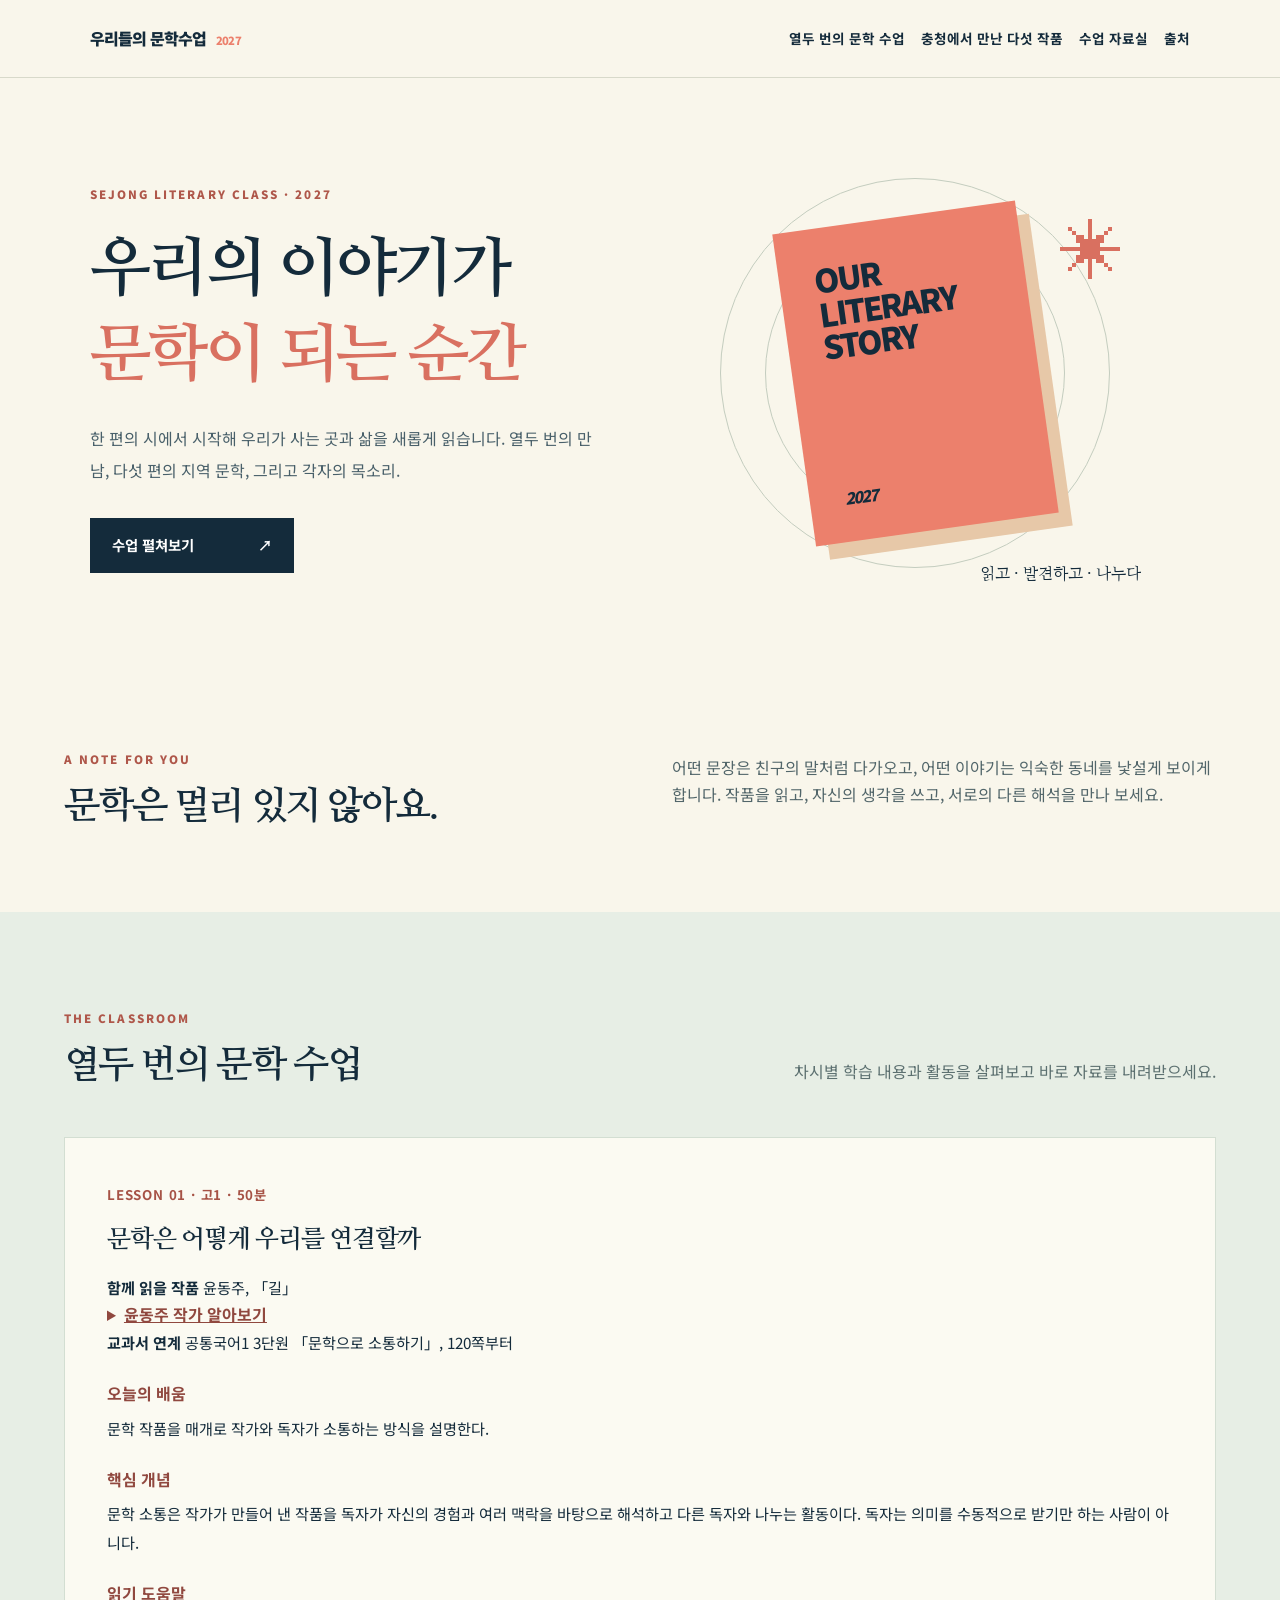
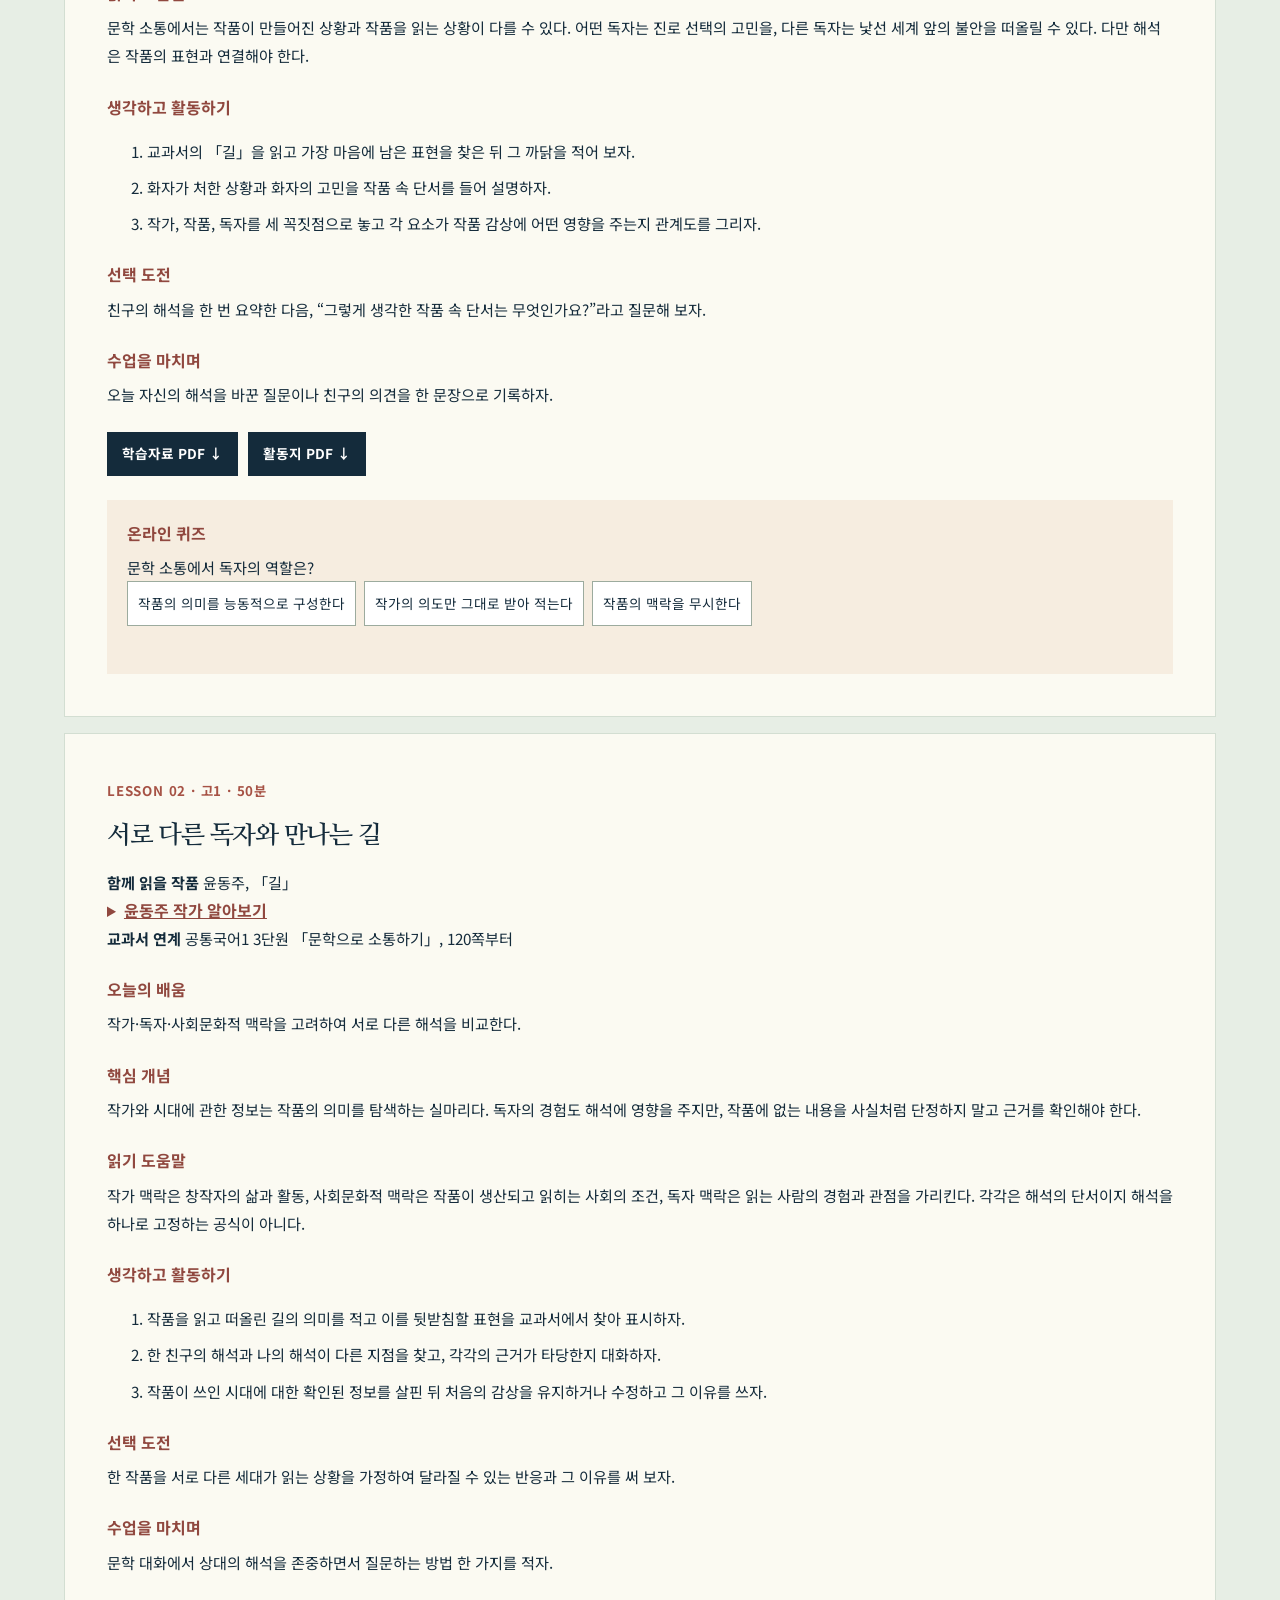
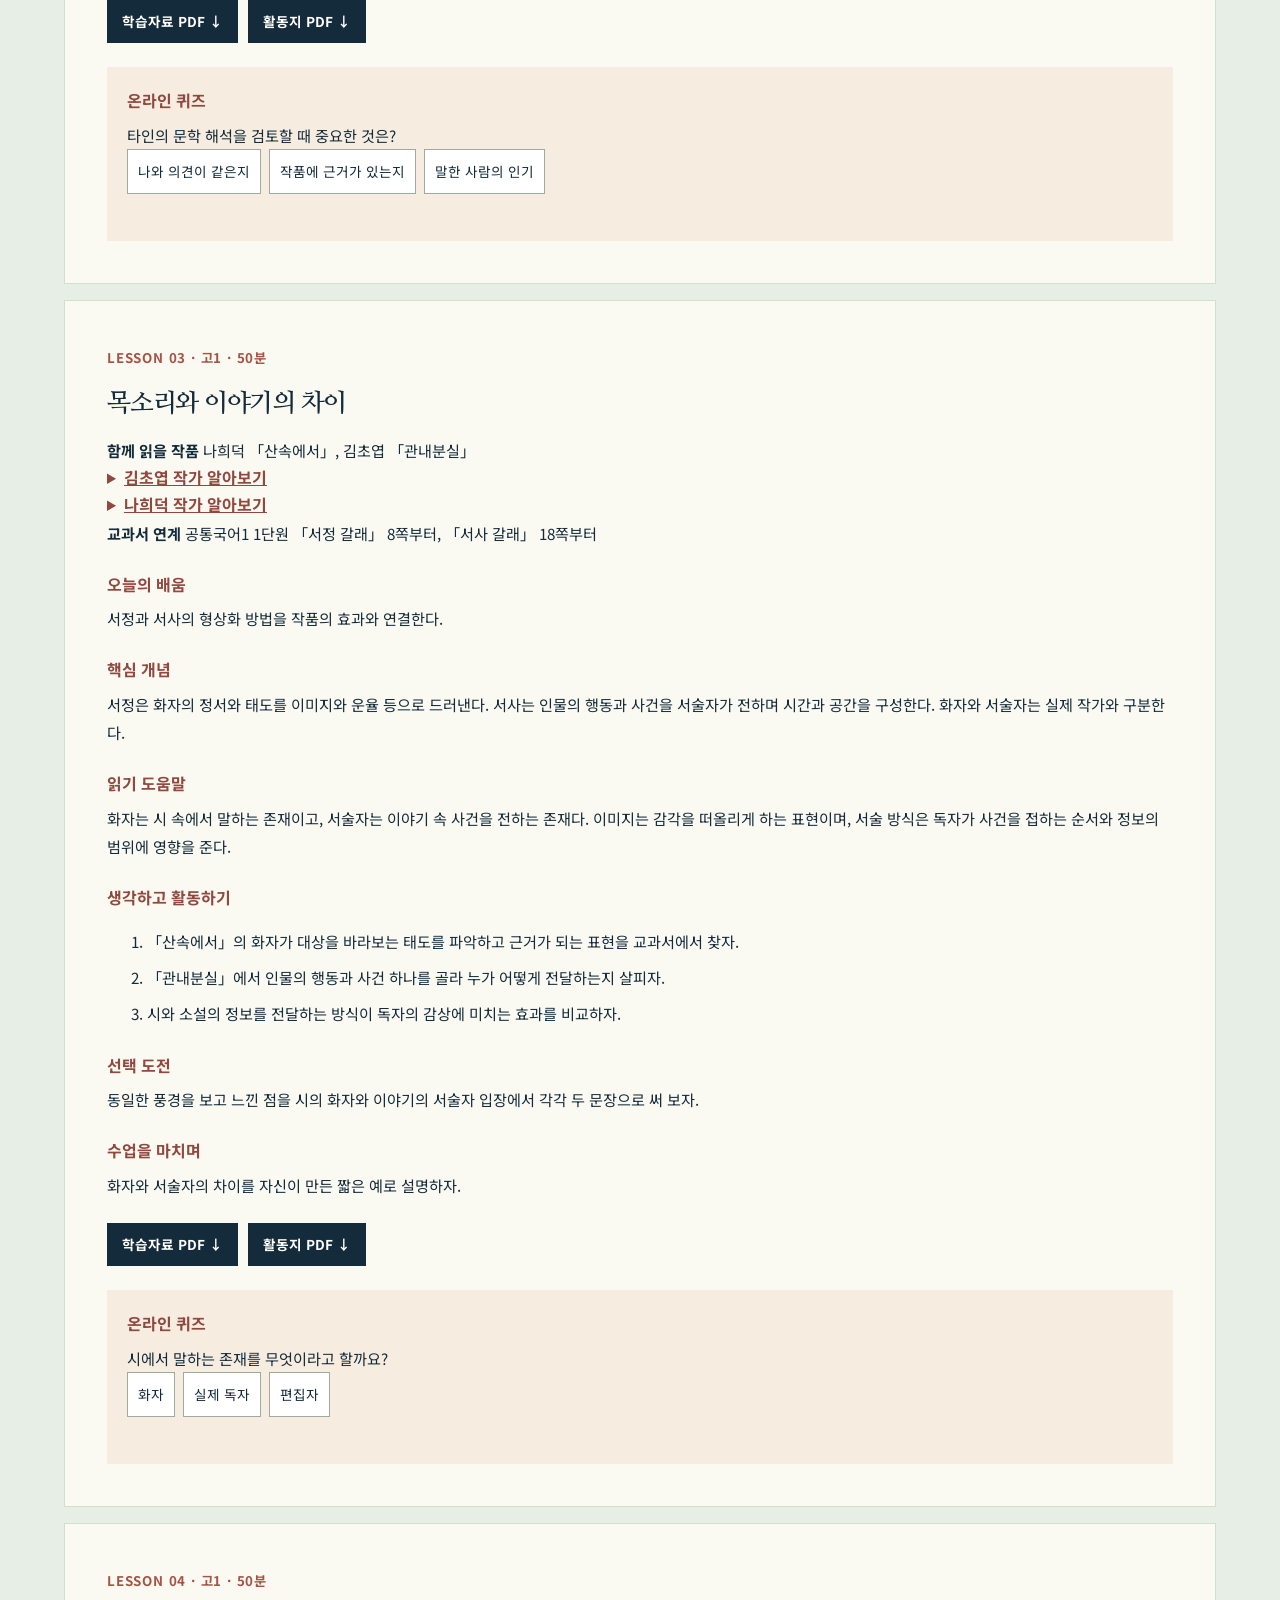
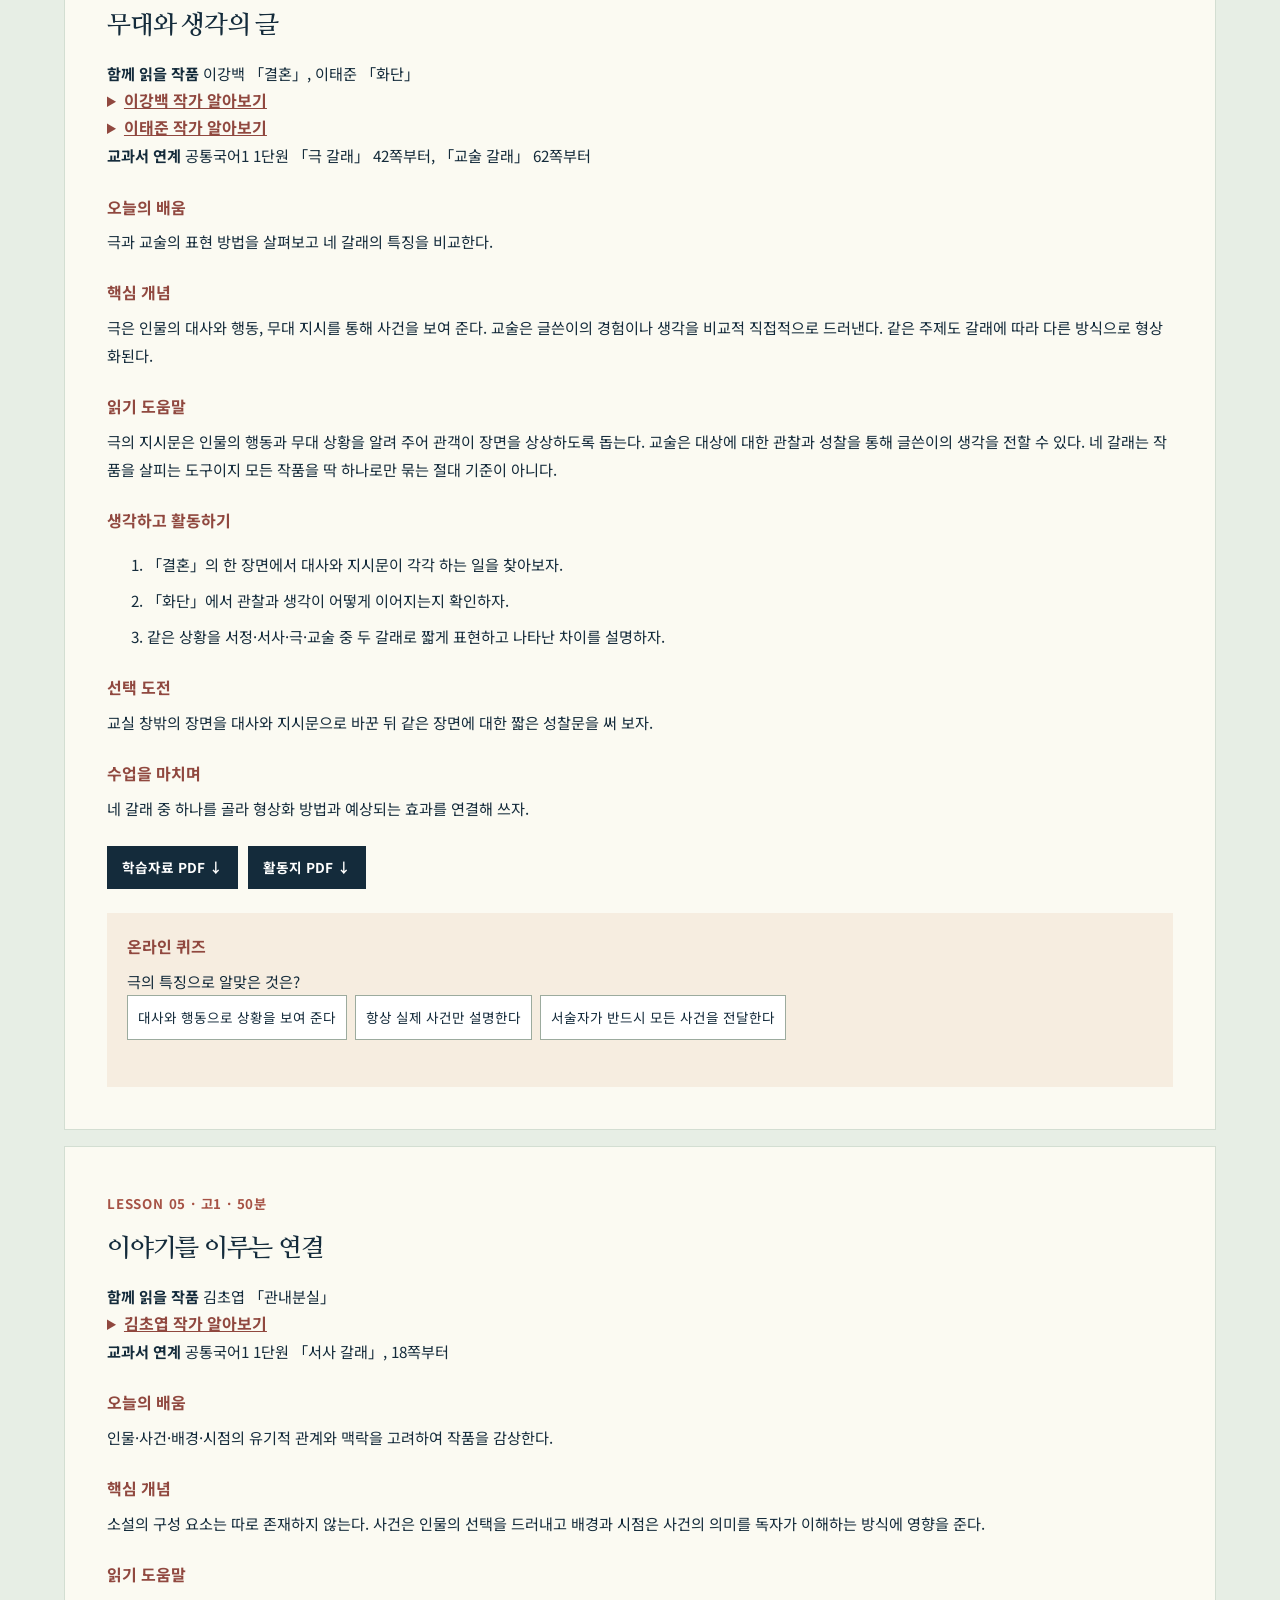
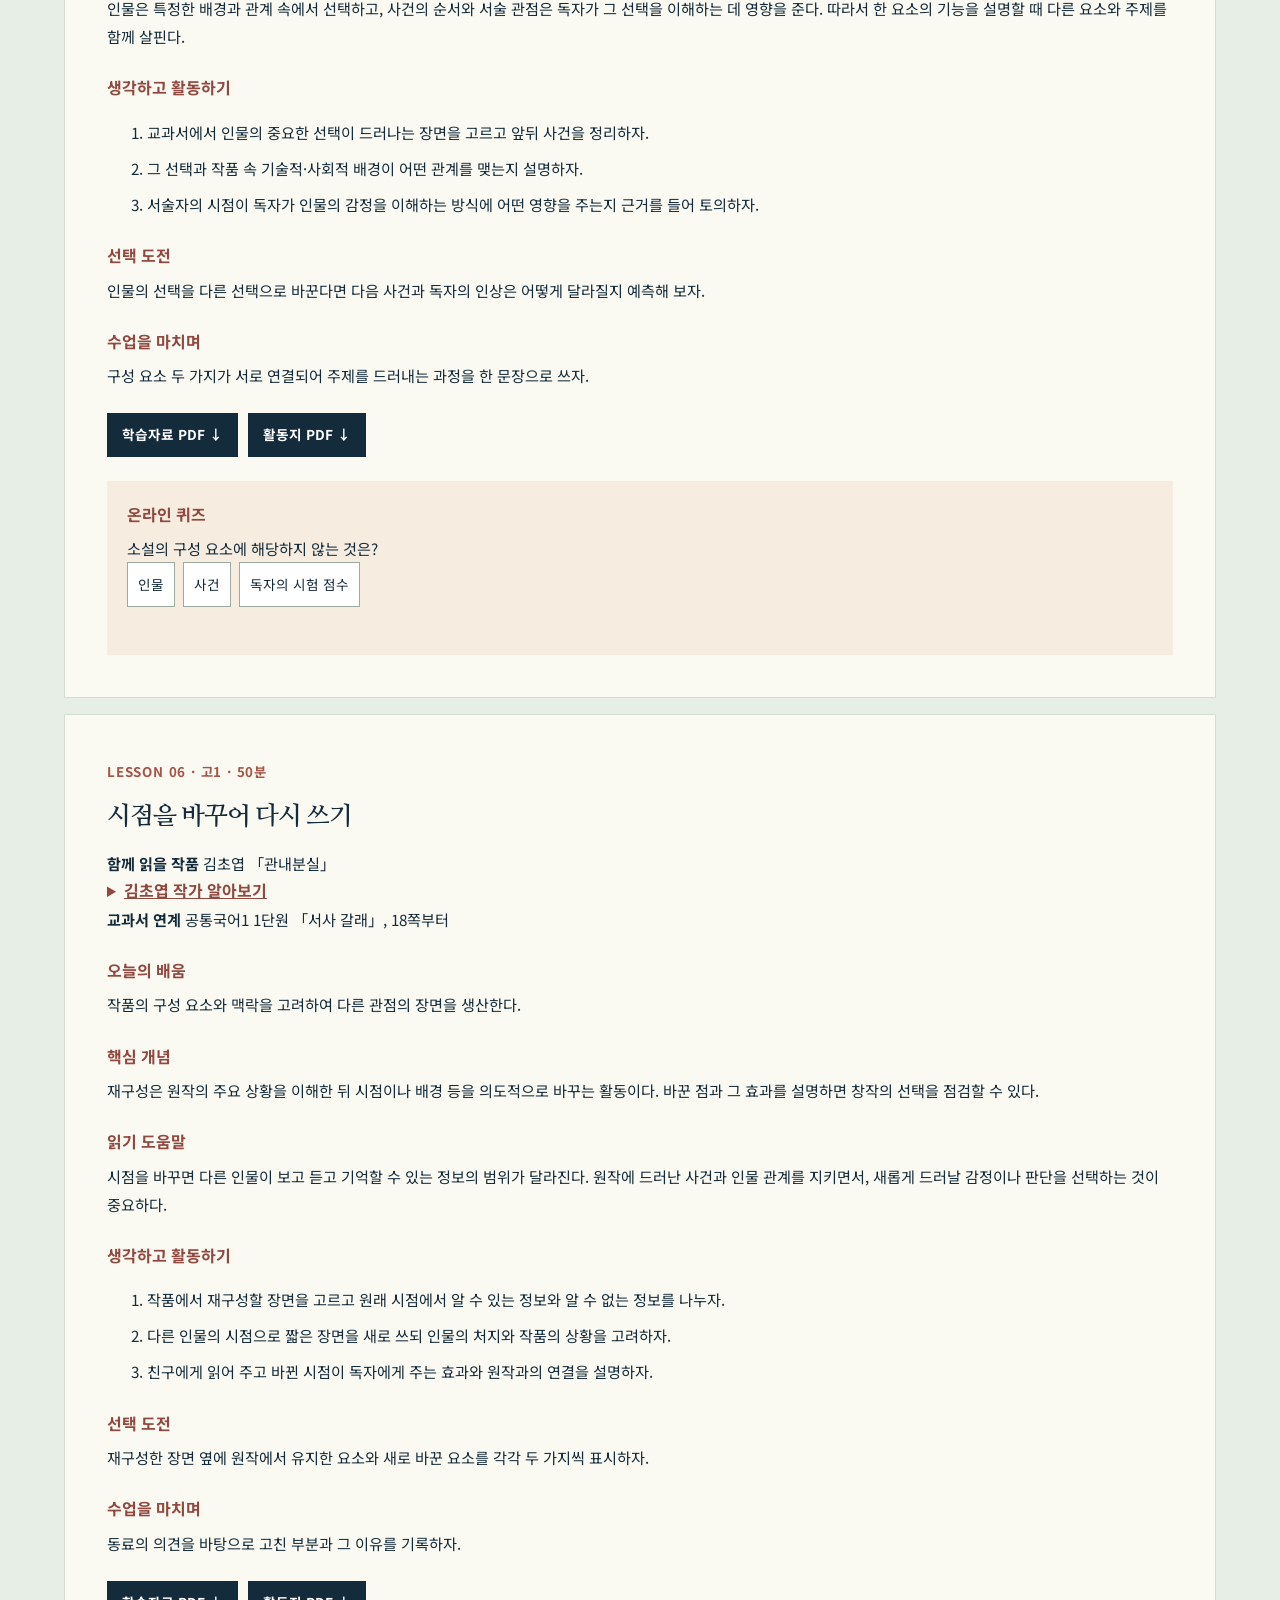
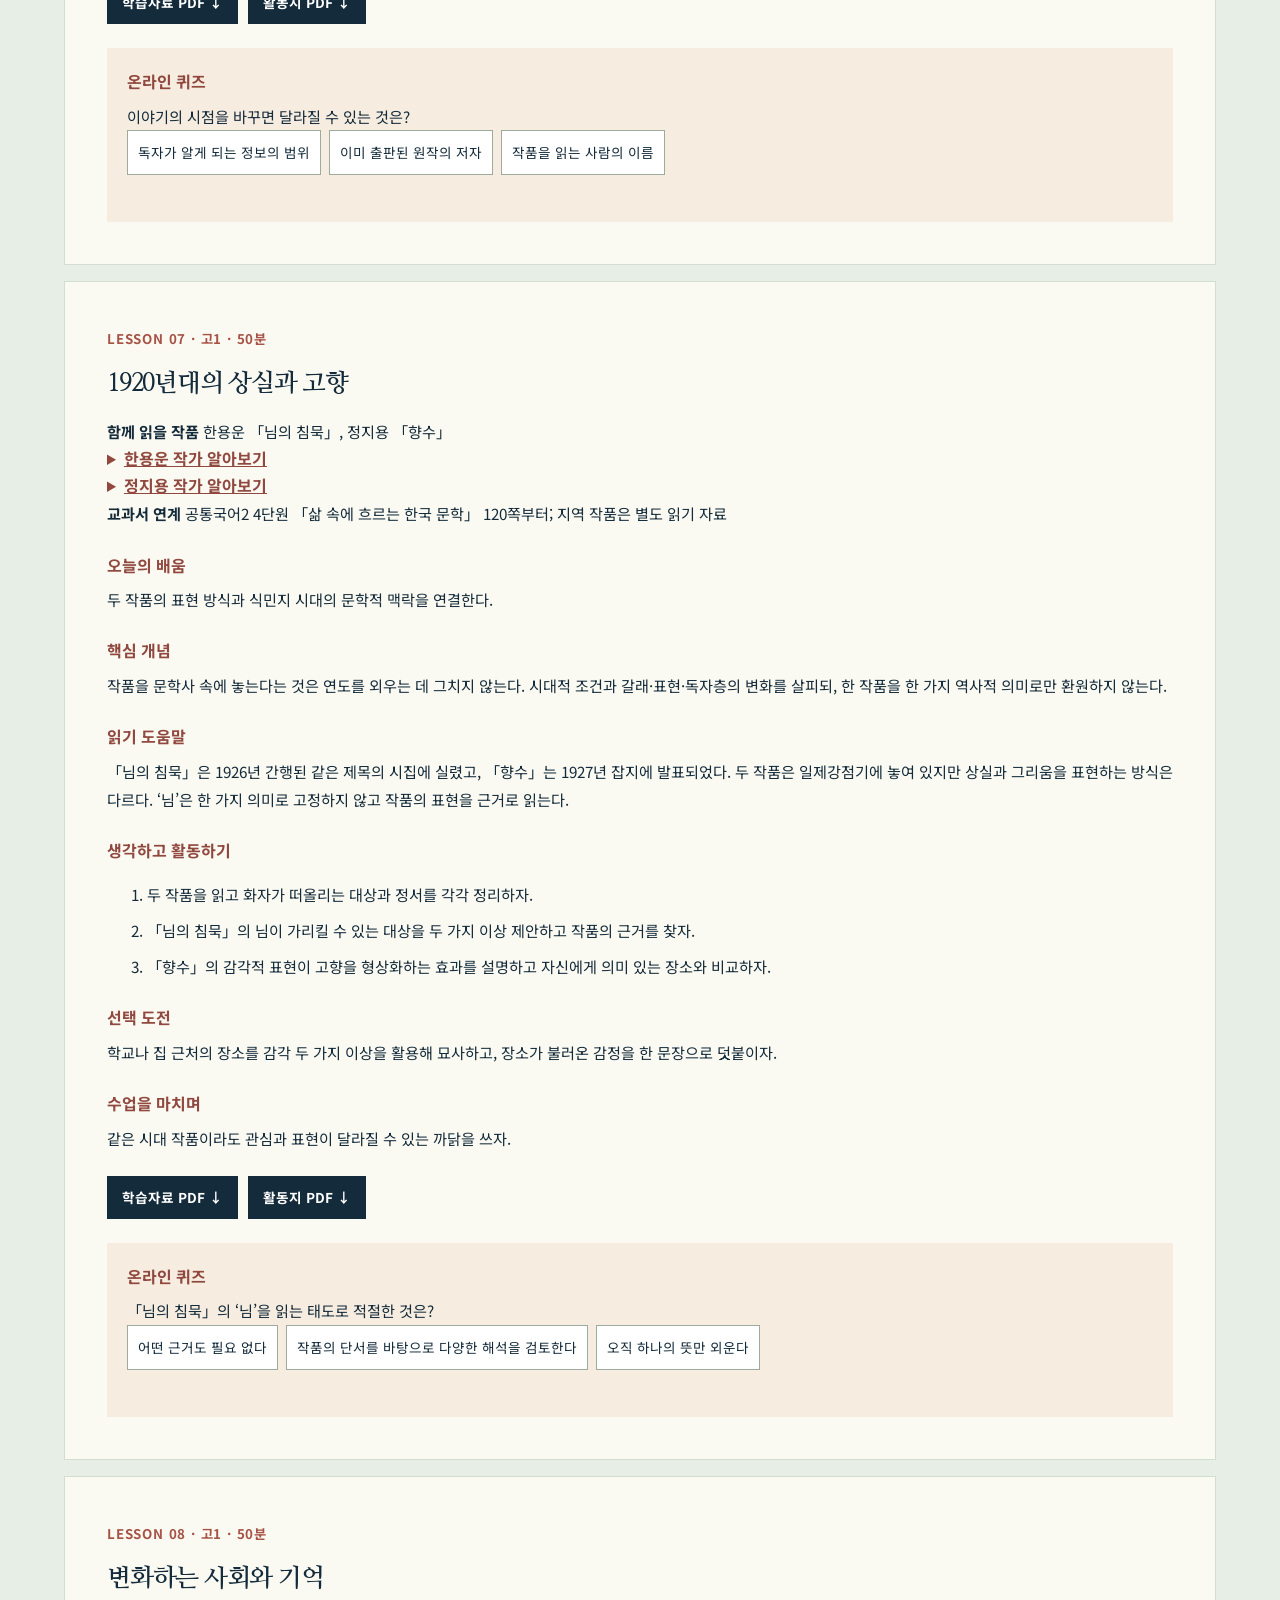
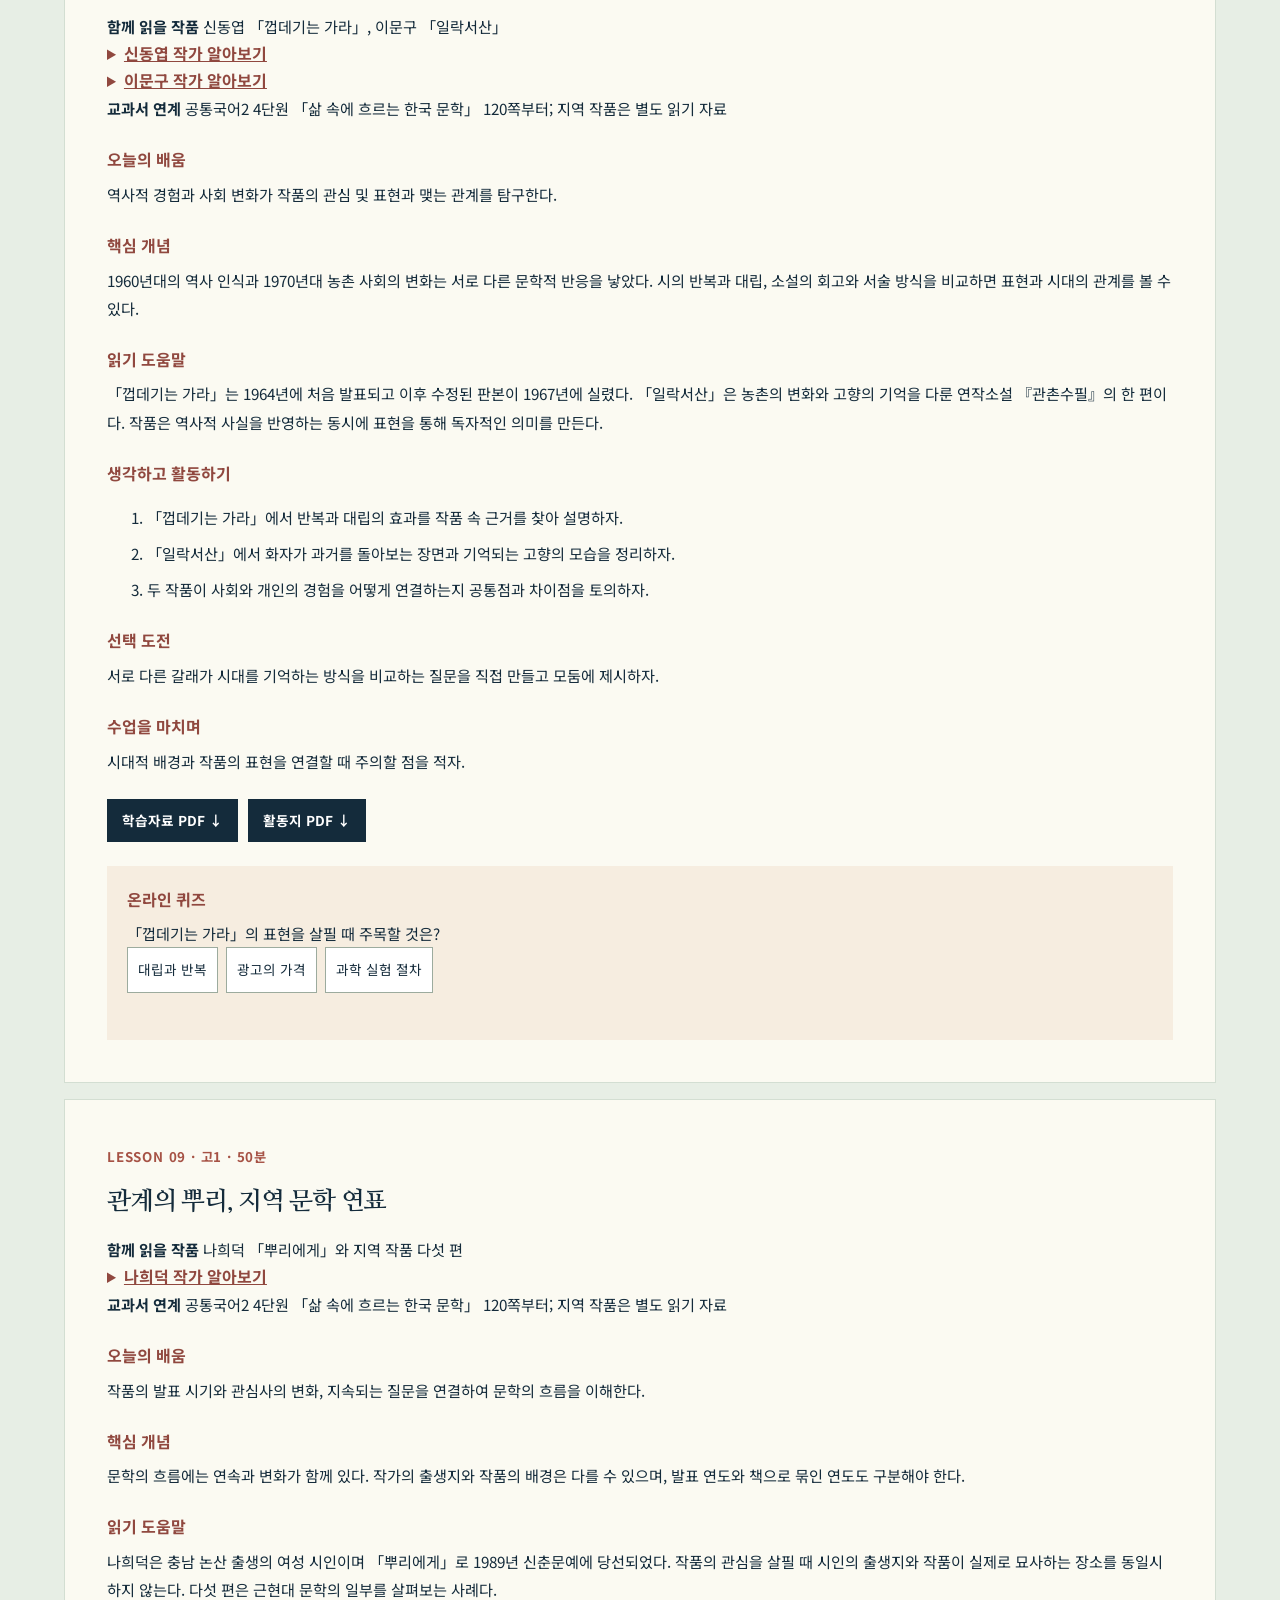
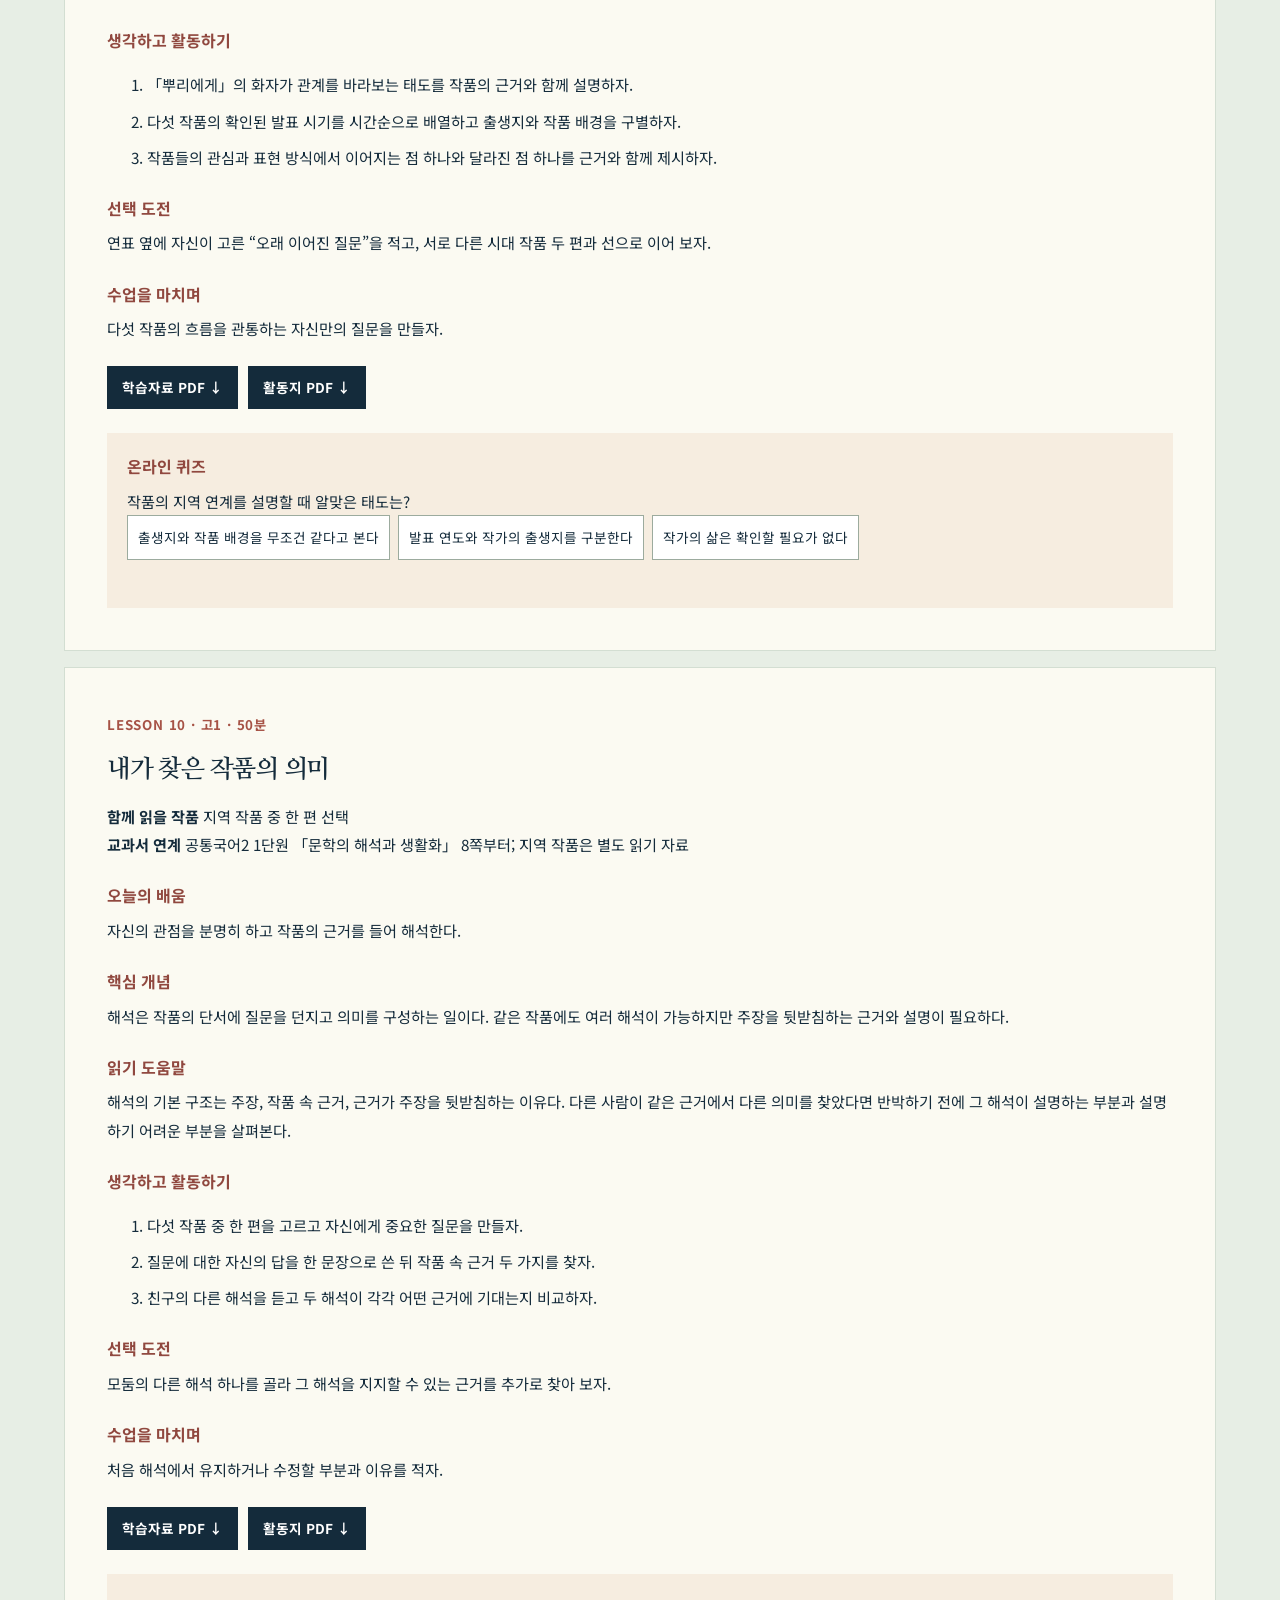
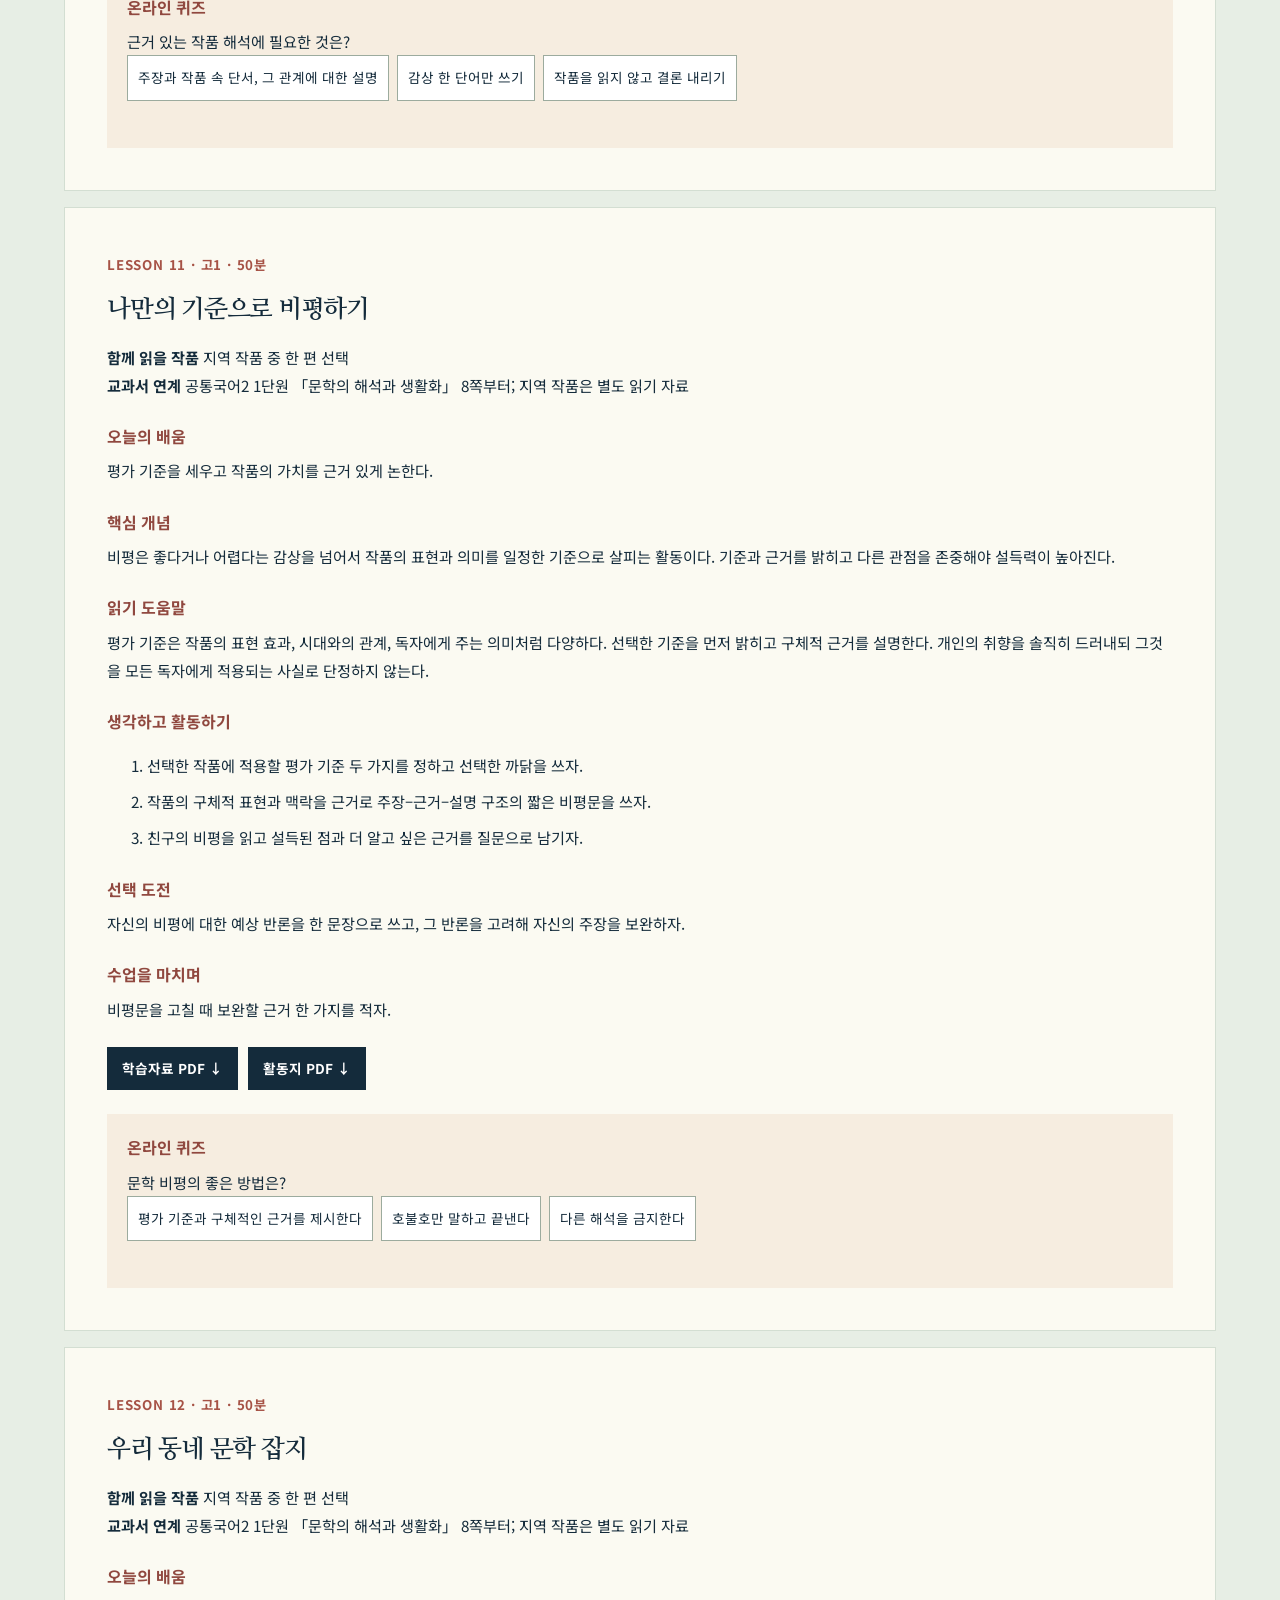
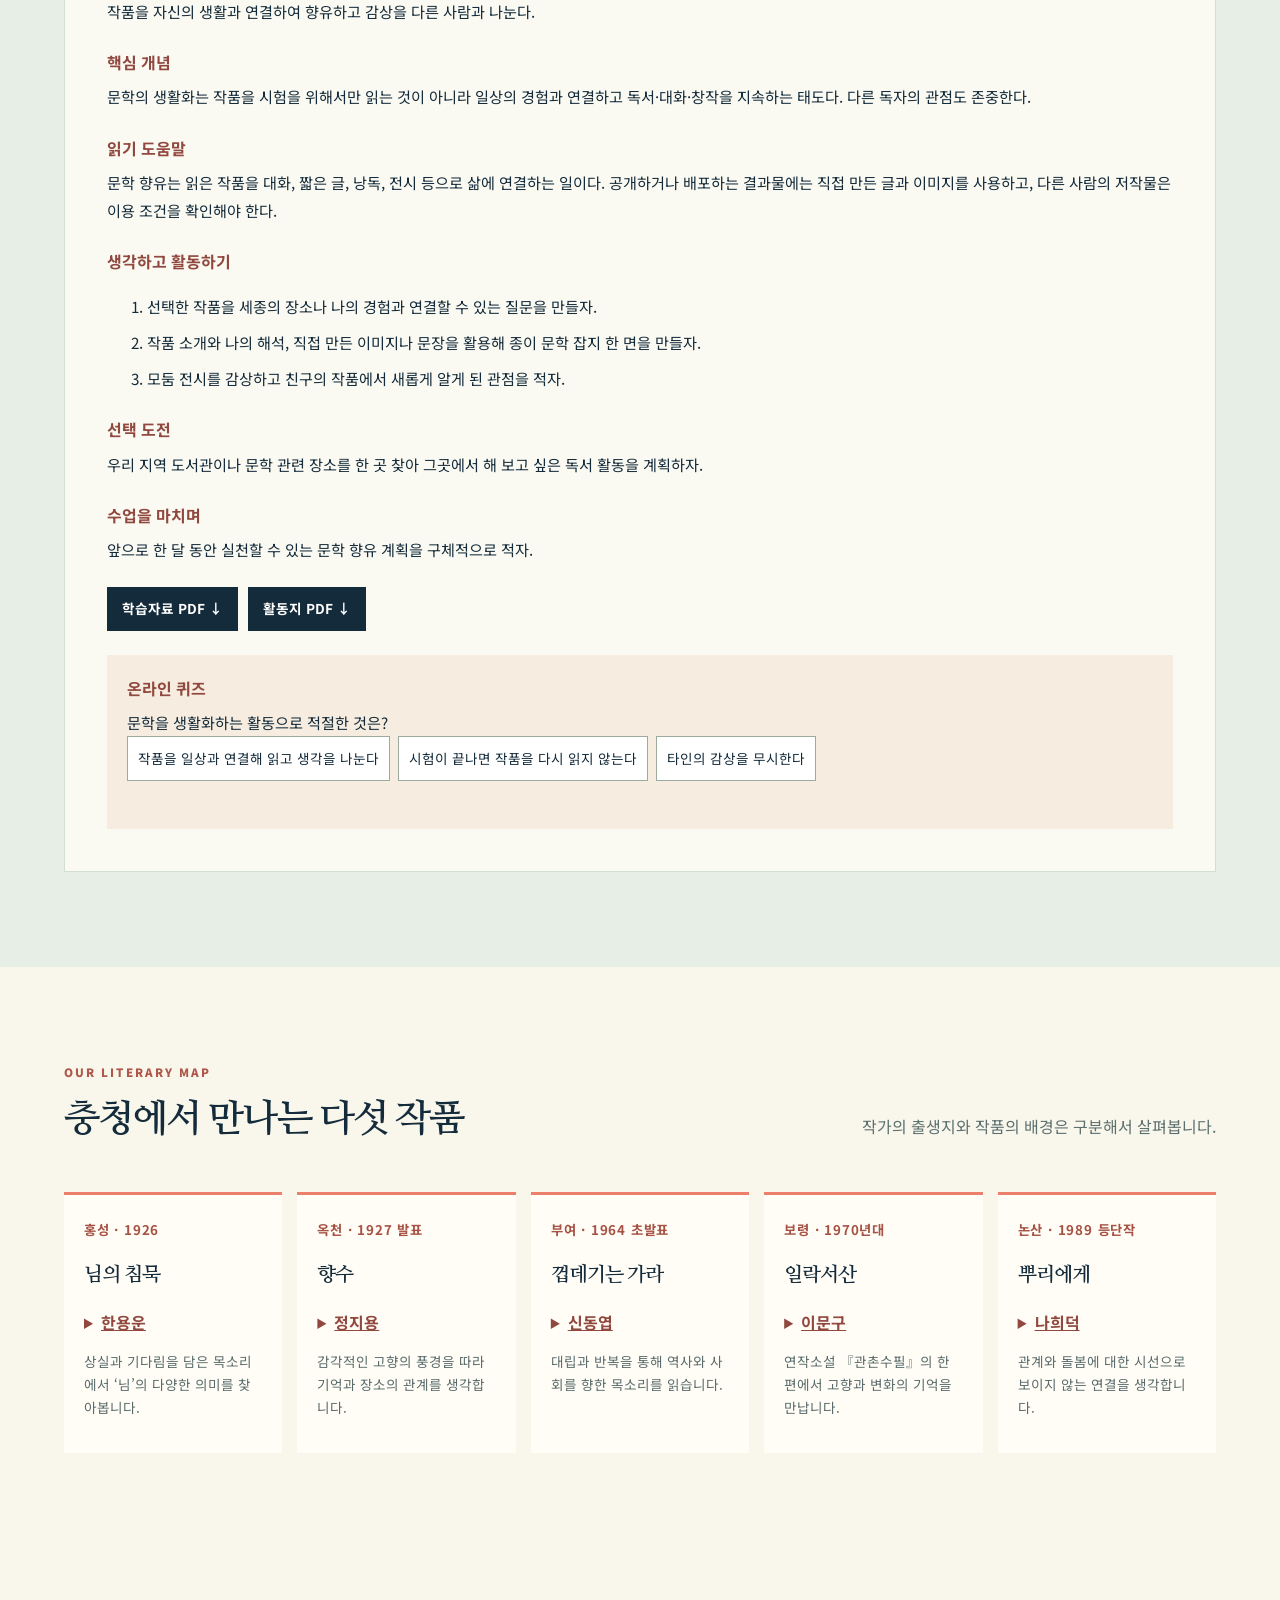
==== commit c14c59a0: "Show lessons inline with author profiles and quizzes" ====
--- a/index.html
+++ b/index.html
@@ -1,10 +1,10 @@
 <!doctype html>
 <html lang="ko"><head><meta charset="utf-8"><meta name="viewport" content="width=device-width,initial-scale=1"><meta name="description" content="세종의 고등학생과 함께 읽는 열두 번의 문학 수업"><title>2027 우리들의 문학수업</title><link rel="stylesheet" href="style.css"><script src="lessons.js" defer></script><script src="app.js" defer></script></head>
-<body><a class="skip" href="#main">본문으로 건너뛰기</a><header class="header"><a class="brand" href="#home">우리들의 문학수업<span>2027</span></a><nav aria-label="주 메뉴"><a href="#lessons">12차시</a><a href="#works">지역 작품</a><a href="#downloads">자료실</a><a href="#sources">출처</a></nav></header><main id="main">
+<body><a class="skip" href="#main">본문으로 건너뛰기</a><header class="header"><a class="brand" href="#home">우리들의 문학수업<span>2027</span></a><nav aria-label="주 메뉴"><a href="#lessons">열두 번의 문학 수업</a><a href="#works">충청에서 만난 다섯 작품</a><a href="#downloads">수업 자료실</a><a href="#sources">출처</a></nav></header><main id="main">
 <section class="hero" id="home"><div class="hero-inner"><p class="eyebrow">SEJONG LITERARY CLASS · 2027</p><h1>우리의 이야기가<br><em>문학이 되는 순간</em></h1><p class="lead">한 편의 시에서 시작해 우리가 사는 곳과 삶을 새롭게 읽습니다. 열두 번의 만남, 다섯 편의 지역 문학, 그리고 각자의 목소리.</p><a class="button" href="#lessons">수업 펼쳐보기 <span aria-hidden="true">↗</span></a></div><div class="hero-art" aria-hidden="true"><div class="orbit orbit-one"></div><div class="orbit orbit-two"></div><div class="book"><span>OUR<br>LITERARY<br>STORY</span><i>2027</i></div><span class="asterisk">✳</span><span class="art-caption">읽고 · 발견하고 · 나누다</span></div></section>
 <section class="intro wrap"><div><p class="eyebrow">A NOTE FOR YOU</p><h2>문학은 멀리 있지 않아요.</h2></div><p>어떤 문장은 친구의 말처럼 다가오고, 어떤 이야기는 익숙한 동네를 낯설게 보이게 합니다. 작품을 읽고, 자신의 생각을 쓰고, 서로의 다른 해석을 만나 보세요.</p></section>
-<section class="section lessons" id="lessons"><div class="wrap"><div class="section-heading"><div><p class="eyebrow">THE CLASSROOM</p><h2>열두 번의 문학 수업</h2></div><p>차시를 선택해 학습 내용과 활동을 확인하세요.</p></div><div class="lesson-grid" id="lesson-list"></div></div></section>
-<section class="section wrap" id="works"><div class="section-heading"><div><p class="eyebrow">OUR LITERARY MAP</p><h2>충청에서 만나는 다섯 작품</h2></div><p>작가의 출생지와 작품의 배경은 구분해서 살펴봅니다.</p></div><div class="works-grid"><article><small>홍성 · 1926</small><h3>님의 침묵</h3><p>한용운</p><p>상실과 기다림을 담은 목소리에서 ‘님’의 다양한 의미를 찾아봅니다.</p></article><article><small>옥천 · 1927 발표</small><h3>향수</h3><p>정지용</p><p>감각적인 고향의 풍경을 따라 기억과 장소의 관계를 생각합니다.</p></article><article><small>부여 · 1964 초발표</small><h3>껍데기는 가라</h3><p>신동엽</p><p>대립과 반복을 통해 역사와 사회를 향한 목소리를 읽습니다.</p></article><article><small>보령 · 1970년대</small><h3>일락서산</h3><p>이문구</p><p>연작소설 『관촌수필』의 한 편에서 고향과 변화의 기억을 만납니다.</p></article><article><small>논산 · 1989 등단작</small><h3>뿌리에게</h3><p>나희덕</p><p>관계와 돌봄에 대한 시선으로 보이지 않는 연결을 생각합니다.</p></article></div></section>
+<section class="section lessons" id="lessons"><div class="wrap"><div class="section-heading"><div><p class="eyebrow">THE CLASSROOM</p><h2>열두 번의 문학 수업</h2></div><p>차시별 학습 내용과 활동을 살펴보고 바로 자료를 내려받으세요.</p></div><div class="lesson-grid" id="lesson-list"></div></div></section>
+<section class="section wrap" id="works"><div class="section-heading"><div><p class="eyebrow">OUR LITERARY MAP</p><h2>충청에서 만나는 다섯 작품</h2></div><p>작가의 출생지와 작품의 배경은 구분해서 살펴봅니다.</p></div><div class="works-grid"><article><small>홍성 · 1926</small><h3>님의 침묵</h3><details class="author-profile"><summary>한용운</summary><p>1879~1944. 충남 홍성 출생의 시인이자 승려, 독립운동가. 3·1 운동에 참여했으며 불교 개혁과 문학 활동을 펼쳤다.</p><p><strong>대표 작품</strong> 『님의 침묵』, 『조선불교유신론』</p><a href="https://encykorea.aks.ac.kr/Article/E0061853">작가·작품 출처 ↗</a></details><p>상실과 기다림을 담은 목소리에서 ‘님’의 다양한 의미를 찾아봅니다.</p></article><article><small>옥천 · 1927 발표</small><h3>향수</h3><details class="author-profile"><summary>정지용</summary><p>1902년 충북 옥천 출생의 시인. 감각적인 언어로 고향과 자연 등을 형상화하며 한국 현대시 발전에 기여했다.</p><p><strong>대표 작품</strong> 「향수」, 「유리창」, 『정지용 시집』</p><a href="https://encykorea.aks.ac.kr/Article/E0050954">작가·작품 출처 ↗</a></details><p>감각적인 고향의 풍경을 따라 기억과 장소의 관계를 생각합니다.</p></article><article><small>부여 · 1964 초발표</small><h3>껍데기는 가라</h3><details class="author-profile"><summary>신동엽</summary><p>1930~1969. 충남 부여 출생의 시인. 역사와 민중의 삶에 주목하는 시와 서사시를 발표했다.</p><p><strong>대표 작품</strong> 「껍데기는 가라」, 「금강」, 「산에 언덕에」</p><a href="https://encykorea.aks.ac.kr/Article/E0032791">작가·작품 출처 ↗</a></details><p>대립과 반복을 통해 역사와 사회를 향한 목소리를 읽습니다.</p></article><article><small>보령 · 1970년대</small><h3>일락서산</h3><details class="author-profile"><summary>이문구</summary><p>1941~2003. 충남 보령 출생의 소설가. 토속적인 언어와 고향의 기억을 통해 변화하는 농촌과 공동체를 그렸다.</p><p><strong>대표 작품</strong> 『관촌수필』, 『우리 동네』</p><a href="https://library.kaist.ac.kr/search/ctlgSearch/posesn/view.do?bibctrlno=141120&amp;se=b0&amp;ty=B">작가·작품 출처 ↗</a></details><p>연작소설 『관촌수필』의 한 편에서 고향과 변화의 기억을 만납니다.</p></article><article><small>논산 · 1989 등단작</small><h3>뿌리에게</h3><details class="author-profile"><summary>나희덕</summary><p>1966년 충남 논산 출생의 시인. 1989년 「뿌리에게」로 등단했으며 삶과 관계를 섬세하게 성찰하는 시를 발표했다.</p><p><strong>대표 작품</strong> 『뿌리에게』, 『그곳이 멀지 않다』, 『파일명 서정시』</p><a href="https://www.changbi.com/BookDetail?bookid=446">작가·작품 출처 ↗</a></details><p>관계와 돌봄에 대한 시선으로 보이지 않는 연결을 생각합니다.</p></article></div></section>
 <section class="section wrap timeline" id="timeline"><p class="eyebrow">LITERATURE THROUGH TIME</p><h2>시간을 건너 읽는 충청 문학</h2><p>이 연표는 다섯 작품을 통해 살펴보는 근현대 문학의 일부입니다. 연도는 확인된 발표 또는 간행 시점을 명시합니다.</p><ol><li><strong>1926</strong><span>한용운 「님의 침묵」 — 시집 『님의 침묵』 간행</span></li><li><strong>1927</strong><span>정지용 「향수」 — 잡지 『조선지광』에 발표</span></li><li><strong>1964</strong><span>신동엽 「껍데기는 가라」 — 초발표. 이후 수정된 판본이 1967년에 수록됨</span></li><li><strong>1972–1977</strong><span>이문구 『관촌수필』 — 연작 발표 후 1977년 단행본 간행</span></li><li><strong>1989</strong><span>나희덕 「뿌리에게」 — 신춘문예 당선</span></li></ol></section>
 <section class="section wrap close-reading" id="reading"><p class="eyebrow">READ · QUESTION · CONNECT</p><h2>작품을 읽는 다섯 가지 질문</h2><p>먼저 교과서나 도서관에서 작품을 읽고, 작품의 표현을 근거로 각자의 답을 만들어 보세요. 연결 자료는 작품 이해를 돕는 안내이며, 본문 전체가 공개된 자료라는 뜻은 아닙니다.</p><div class="reading-grid">
 <article><span>01 / 홍성</span><h3>한용운 · 님의 침묵</h3><p><strong>읽기 렌즈</strong> 떠난 대상에 대한 감정이 어떻게 이어지고 달라지는지 살펴봅니다. ‘님’을 누구 또는 무엇으로 해석하느냐에 따라 작품은 어떻게 다르게 읽힐까요?</p><p><strong>오늘과 연결</strong> 상실을 경험한 뒤에도 이어지는 다짐을 어떻게 이해할 수 있을까요?</p><a href="https://encykorea.aks.ac.kr/Article/E0013398">작품 배경 알아보기 ↗</a></article>
@@ -14,4 +14,4 @@
 <article><span>05 / 논산</span><h3>나희덕 · 뿌리에게</h3><p><strong>읽기 렌즈</strong> ‘뿌리’라는 대상이 불러오는 관계와 감정을 살피고, 자신의 해석을 뒷받침하는 작품 속 단서를 찾습니다. 작가의 출생지와 작품의 배경은 구분합니다.</p><p><strong>오늘과 연결</strong> 내 삶을 보이지 않게 지탱해 온 관계는 무엇일까요?</p><a href="https://www.changbi.com/BookDetail?bookid=446">시집과 출판 정보 ↗</a></article>
 </div></section>
 <section class="section downloads" id="downloads"><div class="wrap"><p class="eyebrow">DOWNLOAD LIBRARY</p><h2>수업 자료실</h2><p>차시별 학습자료와 활동지, 교사용 지도서를 내려받을 수 있습니다.</p><div id="pdf-list" class="pdf-list"></div></div></section>
-<section class="section wrap sources" id="sources"><p class="eyebrow">REFERENCES</p><h2>함께 읽은 자료</h2><ul><li><a href="https://www.goe.go.kr/resource/goe/na/bbs_2675/2025/11/bc7e9f2a-7e3d-4c08-a90b-9db8992ee716.pdf">경기도교육청 국어과 성취평가 자료</a></li><li><a href="https://encykorea.aks.ac.kr/Article/E0013398">한국민족문화대백과사전: 님의 침묵</a></li><li><a href="https://encykorea.aks.ac.kr/Article/E0062938">한국민족문화대백과사전: 향수</a></li><li><a href="https://encykorea.aks.ac.kr/Article/E0032791">한국민족문화대백과사전: 신동엽</a> · <a href="https://e-donghak.or.kr/archive/filedown.php?menu=133&amp;no=23372">동학농민혁명재단: 초발표 자료</a></li><li><a href="https://library.kaist.ac.kr/search/ctlgSearch/posesn/view.do?bibctrlno=141120&amp;se=b0&amp;ty=B">KAIST 도서관: 관촌수필</a></li><li><a href="https://textbook-miraen.cdn.x-cdn.com/textbook/newbook/high/korean/%EA%B3%A0%29%EA%B5%AD%EC%96%B4_%EA%B5%90%EC%88%98%EC%A7%80%EC%9B%90%EC%9E%90%EB%A3%8C_%EA%B5%90%EA%B3%BC%EC%84%9C%EA%B0%80%20%EC%82%AC%EB%9E%91%ED%95%9C%20%EC%9E%91%EA%B0%80%2099.pdf">미래엔 교수 지원 자료: 나희덕</a></li></ul><p>교과서 및 저작권 보호 작품 본문은 제공하지 않습니다. 작품은 교과서나 도서관에서 읽어 주세요.</p></section></main><footer><div class="wrap">2027 우리들의 문학수업 <span>읽고, 발견하고, 함께 나누는 교실</span></div></footer><dialog id="lesson-dialog" aria-labelledby="dialog-title"><div class="dialog-inner"><button id="close-dialog" class="close" aria-label="닫기">×</button><div id="dialog-content"></div></div></dialog></body></html>
+<section class="section wrap sources" id="sources"><p class="eyebrow">REFERENCES</p><h2>함께 읽은 자료</h2><ul><li><a href="https://www.goe.go.kr/resource/goe/na/bbs_2675/2025/11/bc7e9f2a-7e3d-4c08-a90b-9db8992ee716.pdf">경기도교육청 국어과 성취평가 자료</a></li><li><a href="https://encykorea.aks.ac.kr/Article/E0013398">한국민족문화대백과사전: 님의 침묵</a></li><li><a href="https://encykorea.aks.ac.kr/Article/E0062938">한국민족문화대백과사전: 향수</a></li><li><a href="https://encykorea.aks.ac.kr/Article/E0032791">한국민족문화대백과사전: 신동엽</a> · <a href="https://e-donghak.or.kr/archive/filedown.php?menu=133&amp;no=23372">동학농민혁명재단: 초발표 자료</a></li><li><a href="https://library.kaist.ac.kr/search/ctlgSearch/posesn/view.do?bibctrlno=141120&amp;se=b0&amp;ty=B">KAIST 도서관: 관촌수필</a></li><li><a href="https://textbook-miraen.cdn.x-cdn.com/textbook/newbook/high/korean/%EA%B3%A0%29%EA%B5%AD%EC%96%B4_%EA%B5%90%EC%88%98%EC%A7%80%EC%9B%90%EC%9E%90%EB%A3%8C_%EA%B5%90%EA%B3%BC%EC%84%9C%EA%B0%80%20%EC%82%AC%EB%9E%91%ED%95%9C%20%EC%9E%91%EA%B0%80%2099.pdf">미래엔 교수 지원 자료: 나희덕</a></li></ul><p>교과서 및 저작권 보호 작품 본문은 제공하지 않습니다. 작품은 교과서나 도서관에서 읽어 주세요.</p></section></main><footer><div class="wrap">2027 우리들의 문학수업 <span>읽고, 발견하고, 함께 나누는 교실</span></div></footer></body></html>
--- a/style.css
+++ b/style.css
@@ -3,3 +3,4 @@
  .pdf-link,.pdf-item{background:#fffdf5;border:1px solid #d5c3b6;padding:16px 20px}.pdf-link{font-weight:700;text-decoration:none}.pdf-item{display:flex;gap:12px;align-items:center;flex-wrap:wrap;font-size:.85rem}.pdf-item a{color:#99473d}
 .timeline ol{padding:0;list-style:none;border-top:1px solid var(--line)}.timeline li{display:grid;grid-template-columns:150px 1fr;gap:20px;border-bottom:1px solid var(--line);padding:20px 0}.timeline li strong{color:#a65245;font-size:1.15rem}@media(max-width:600px){.timeline li{grid-template-columns:1fr;gap:3px}}
 .close-reading{padding-top:10px}.reading-grid{display:grid;grid-template-columns:repeat(2,minmax(0,1fr));gap:16px;margin-top:30px}.reading-grid article{background:#fffdf5;border:1px solid var(--line);padding:24px}.reading-grid article span{font-size:.75rem;color:#99473d;font-weight:700}.reading-grid article h3{font-size:1.3rem}.reading-grid article p{font-size:.9rem}.reading-grid article a{font-weight:700;color:#99473d;font-size:.85rem}@media(max-width:600px){.reading-grid{grid-template-columns:1fr}}
+.lesson-grid{grid-template-columns:1fr}.lesson-card.lesson-detail{cursor:default;padding:clamp(22px,4vw,42px);min-height:0}.lesson-card.lesson-detail:hover{transform:none;box-shadow:none}.lesson-detail h3{font-size:1.55rem}.lesson-detail h4{font-size:1rem;margin:1.5rem 0 .4rem;color:#90483f}.lesson-detail p,.lesson-detail li{font-size:.95rem;color:var(--ink);line-height:1.85}.lesson-detail li{margin:.5rem 0}.lesson-download{display:flex;flex-wrap:wrap;gap:10px;margin:24px 0}.lesson-download a{background:var(--ink);color:white;padding:10px 15px;text-decoration:none;font-weight:700;font-size:.85rem}.quiz{background:#f6ede0;padding:20px}.quiz h4{margin-top:0}.quiz-options{display:flex;flex-wrap:wrap;gap:8px}.quiz-options button{background:white;color:var(--ink);border:1px solid #9cab9e;padding:10px;text-align:left;cursor:pointer;font:inherit;font-size:.85rem}.quiz-options button:hover,.quiz-options button:focus-visible{outline:2px solid var(--ink)}.quiz-feedback{font-weight:700;min-height:1.8em}.author-profile summary{cursor:pointer;color:#90483f;font-weight:700;text-decoration:underline}.author-profile p{font-size:.82rem}.author-profile a{font-size:.8rem}.header{height:auto;min-height:78px;gap:15px}.header nav{flex-wrap:wrap;gap:1rem}
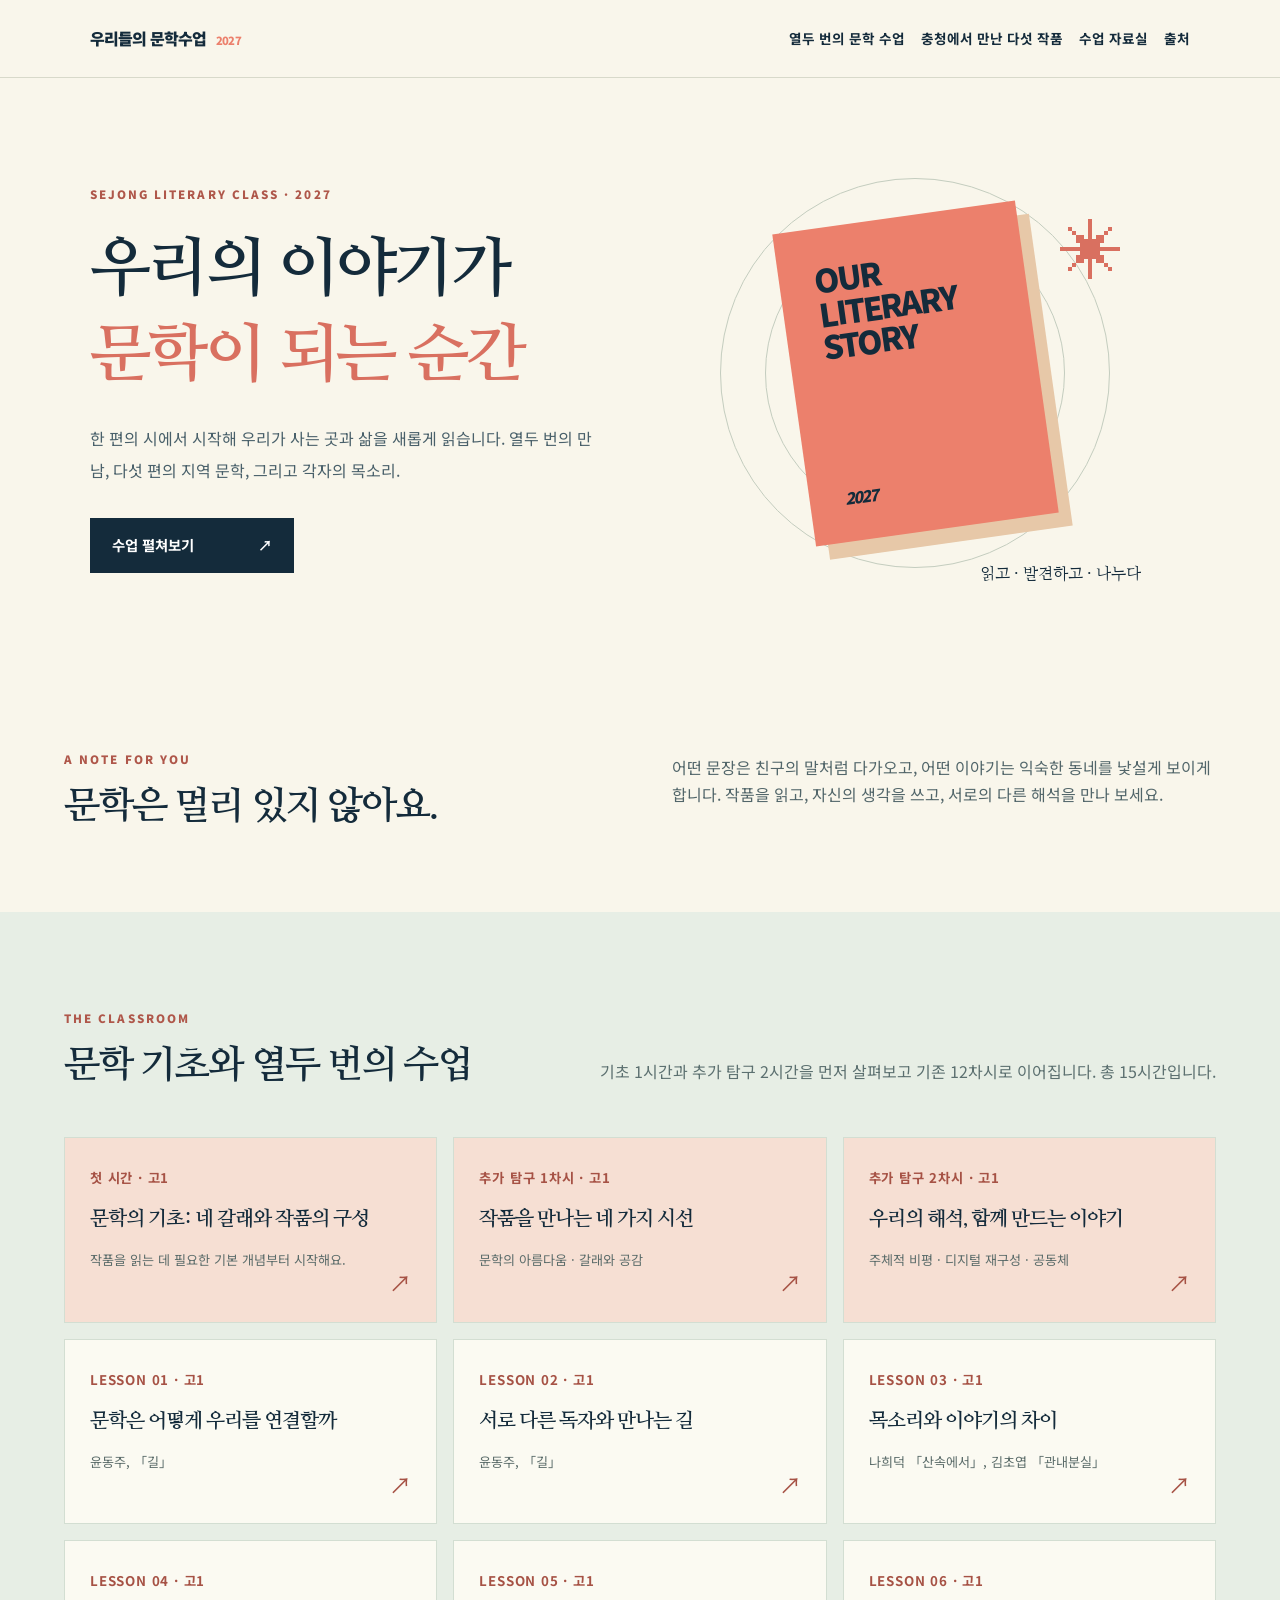
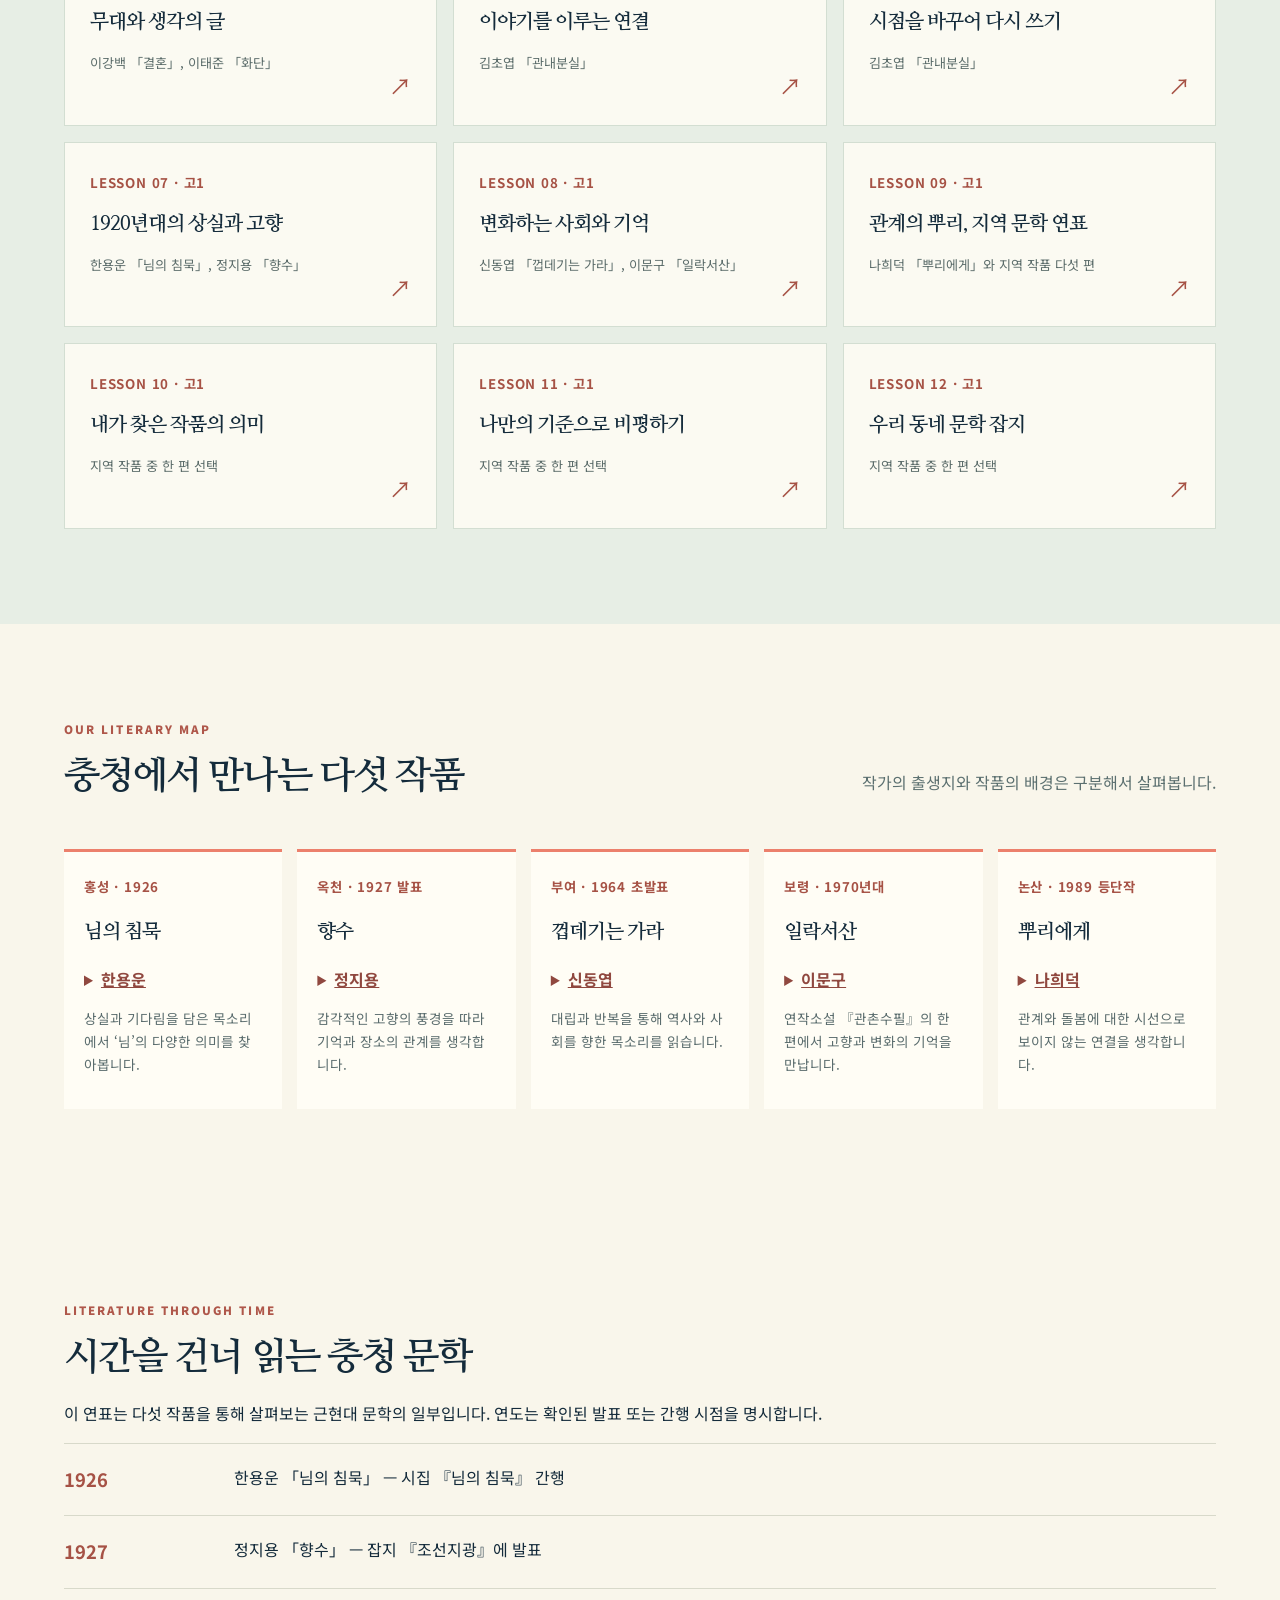
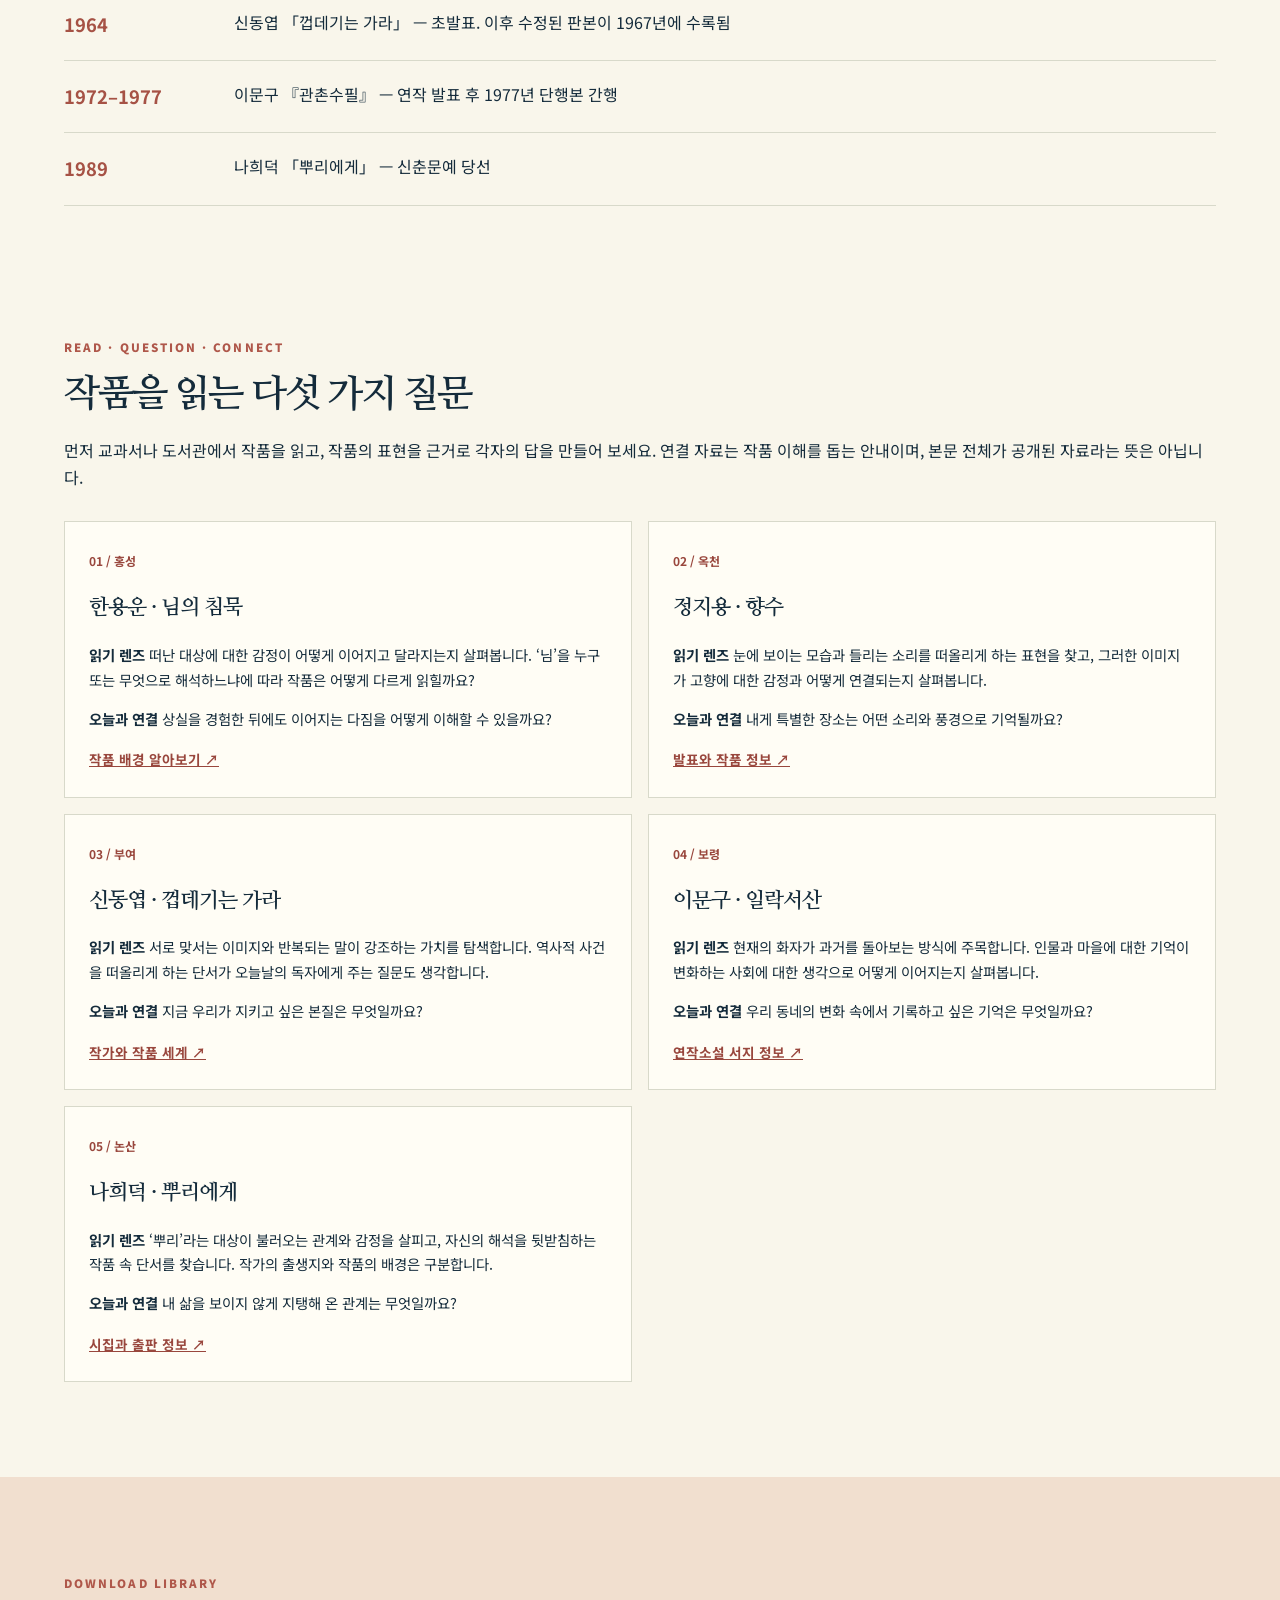
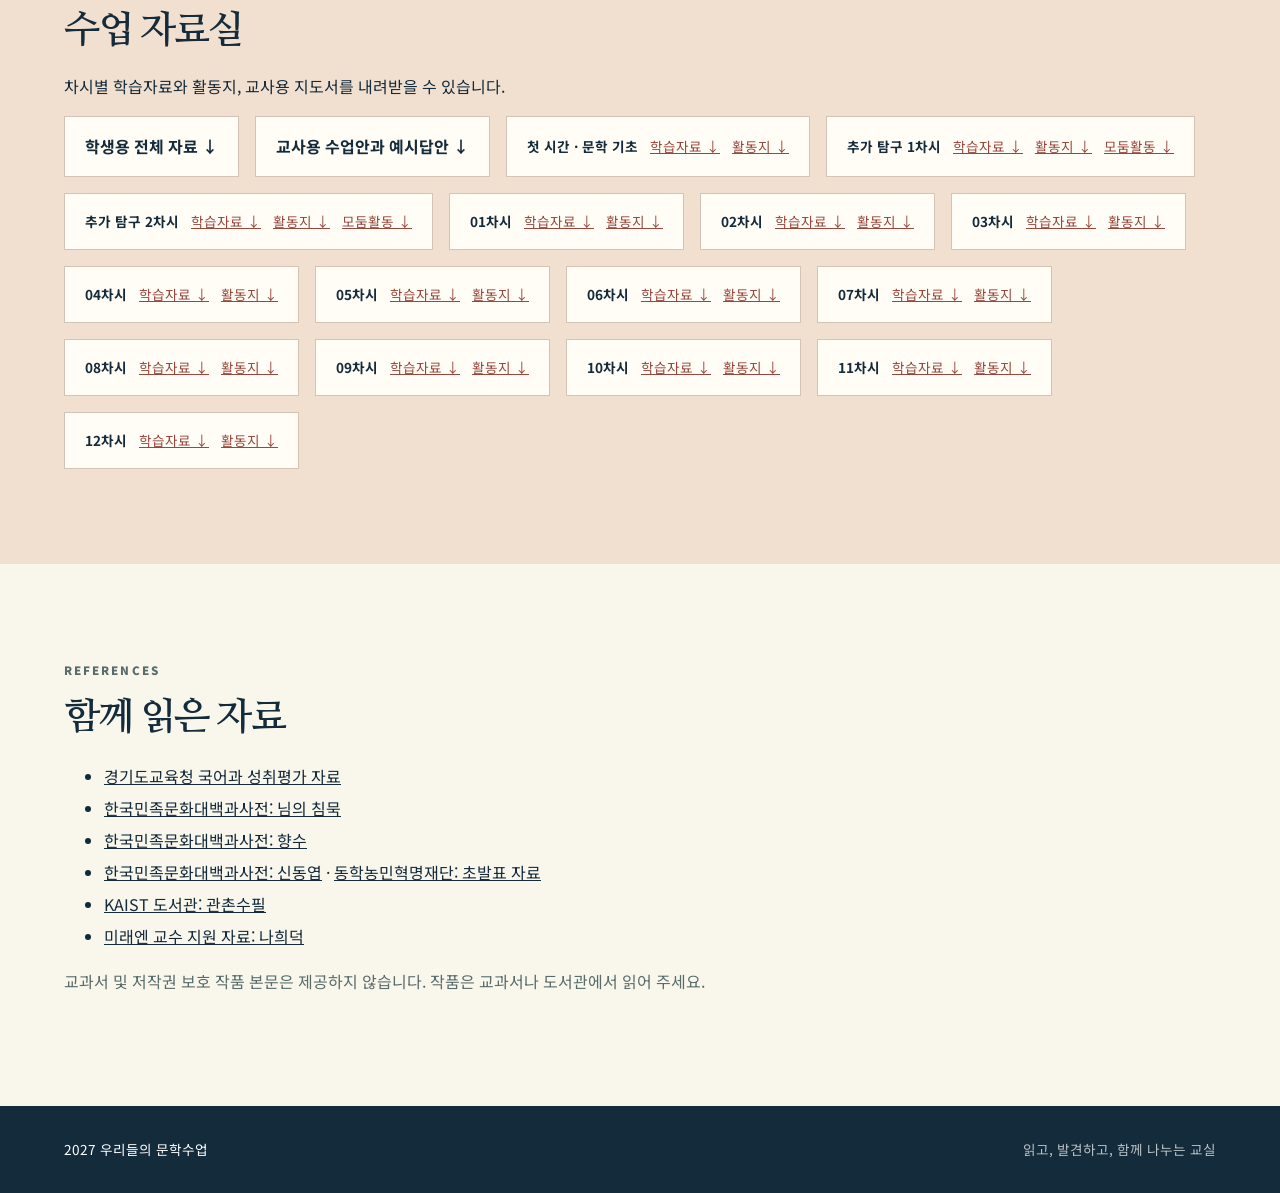
==== commit 0e733ec6: "Add literary appreciation and community workshops" ====
--- a/index.html
+++ b/index.html
@@ -3,7 +3,7 @@
 <body><a class="skip" href="#main">본문으로 건너뛰기</a><header class="header"><a class="brand" href="#home">우리들의 문학수업<span>2027</span></a><nav aria-label="주 메뉴"><a href="#lessons">열두 번의 문학 수업</a><a href="#works">충청에서 만난 다섯 작품</a><a href="#downloads">수업 자료실</a><a href="#sources">출처</a></nav></header><main id="main">
 <section class="hero" id="home"><div class="hero-inner"><p class="eyebrow">SEJONG LITERARY CLASS · 2027</p><h1>우리의 이야기가<br><em>문학이 되는 순간</em></h1><p class="lead">한 편의 시에서 시작해 우리가 사는 곳과 삶을 새롭게 읽습니다. 열두 번의 만남, 다섯 편의 지역 문학, 그리고 각자의 목소리.</p><a class="button" href="#lessons">수업 펼쳐보기 <span aria-hidden="true">↗</span></a></div><div class="hero-art" aria-hidden="true"><div class="orbit orbit-one"></div><div class="orbit orbit-two"></div><div class="book"><span>OUR<br>LITERARY<br>STORY</span><i>2027</i></div><span class="asterisk">✳</span><span class="art-caption">읽고 · 발견하고 · 나누다</span></div></section>
 <section class="intro wrap"><div><p class="eyebrow">A NOTE FOR YOU</p><h2>문학은 멀리 있지 않아요.</h2></div><p>어떤 문장은 친구의 말처럼 다가오고, 어떤 이야기는 익숙한 동네를 낯설게 보이게 합니다. 작품을 읽고, 자신의 생각을 쓰고, 서로의 다른 해석을 만나 보세요.</p></section>
-<section class="section lessons" id="lessons"><div class="wrap"><div class="section-heading"><div><p class="eyebrow">THE CLASSROOM</p><h2>열두 번의 문학 수업</h2></div><p>차시별 학습 내용과 활동을 살펴보고 바로 자료를 내려받으세요.</p></div><div class="lesson-grid" id="lesson-list"></div></div></section>
+<section class="section lessons" id="lessons"><div class="wrap"><div class="section-heading"><div><p class="eyebrow">THE CLASSROOM</p><h2>문학 기초와 열두 번의 수업</h2></div><p>기초 1시간과 추가 탐구 2시간을 먼저 살펴보고 기존 12차시로 이어집니다. 총 15시간입니다.</p></div><div class="lesson-grid" id="lesson-list"></div></div></section>
 <section class="section wrap" id="works"><div class="section-heading"><div><p class="eyebrow">OUR LITERARY MAP</p><h2>충청에서 만나는 다섯 작품</h2></div><p>작가의 출생지와 작품의 배경은 구분해서 살펴봅니다.</p></div><div class="works-grid"><article><small>홍성 · 1926</small><h3>님의 침묵</h3><details class="author-profile"><summary>한용운</summary><p>1879~1944. 충남 홍성 출생의 시인이자 승려, 독립운동가. 3·1 운동에 참여했으며 불교 개혁과 문학 활동을 펼쳤다.</p><p><strong>대표 작품</strong> 『님의 침묵』, 『조선불교유신론』</p><a href="https://encykorea.aks.ac.kr/Article/E0061853">작가·작품 출처 ↗</a></details><p>상실과 기다림을 담은 목소리에서 ‘님’의 다양한 의미를 찾아봅니다.</p></article><article><small>옥천 · 1927 발표</small><h3>향수</h3><details class="author-profile"><summary>정지용</summary><p>1902년 충북 옥천 출생의 시인. 감각적인 언어로 고향과 자연 등을 형상화하며 한국 현대시 발전에 기여했다.</p><p><strong>대표 작품</strong> 「향수」, 「유리창」, 『정지용 시집』</p><a href="https://encykorea.aks.ac.kr/Article/E0050954">작가·작품 출처 ↗</a></details><p>감각적인 고향의 풍경을 따라 기억과 장소의 관계를 생각합니다.</p></article><article><small>부여 · 1964 초발표</small><h3>껍데기는 가라</h3><details class="author-profile"><summary>신동엽</summary><p>1930~1969. 충남 부여 출생의 시인. 역사와 민중의 삶에 주목하는 시와 서사시를 발표했다.</p><p><strong>대표 작품</strong> 「껍데기는 가라」, 「금강」, 「산에 언덕에」</p><a href="https://encykorea.aks.ac.kr/Article/E0032791">작가·작품 출처 ↗</a></details><p>대립과 반복을 통해 역사와 사회를 향한 목소리를 읽습니다.</p></article><article><small>보령 · 1970년대</small><h3>일락서산</h3><details class="author-profile"><summary>이문구</summary><p>1941~2003. 충남 보령 출생의 소설가. 토속적인 언어와 고향의 기억을 통해 변화하는 농촌과 공동체를 그렸다.</p><p><strong>대표 작품</strong> 『관촌수필』, 『우리 동네』</p><a href="https://library.kaist.ac.kr/search/ctlgSearch/posesn/view.do?bibctrlno=141120&amp;se=b0&amp;ty=B">작가·작품 출처 ↗</a></details><p>연작소설 『관촌수필』의 한 편에서 고향과 변화의 기억을 만납니다.</p></article><article><small>논산 · 1989 등단작</small><h3>뿌리에게</h3><details class="author-profile"><summary>나희덕</summary><p>1966년 충남 논산 출생의 시인. 1989년 「뿌리에게」로 등단했으며 삶과 관계를 섬세하게 성찰하는 시를 발표했다.</p><p><strong>대표 작품</strong> 『뿌리에게』, 『그곳이 멀지 않다』, 『파일명 서정시』</p><a href="https://www.changbi.com/BookDetail?bookid=446">작가·작품 출처 ↗</a></details><p>관계와 돌봄에 대한 시선으로 보이지 않는 연결을 생각합니다.</p></article></div></section>
 <section class="section wrap timeline" id="timeline"><p class="eyebrow">LITERATURE THROUGH TIME</p><h2>시간을 건너 읽는 충청 문학</h2><p>이 연표는 다섯 작품을 통해 살펴보는 근현대 문학의 일부입니다. 연도는 확인된 발표 또는 간행 시점을 명시합니다.</p><ol><li><strong>1926</strong><span>한용운 「님의 침묵」 — 시집 『님의 침묵』 간행</span></li><li><strong>1927</strong><span>정지용 「향수」 — 잡지 『조선지광』에 발표</span></li><li><strong>1964</strong><span>신동엽 「껍데기는 가라」 — 초발표. 이후 수정된 판본이 1967년에 수록됨</span></li><li><strong>1972–1977</strong><span>이문구 『관촌수필』 — 연작 발표 후 1977년 단행본 간행</span></li><li><strong>1989</strong><span>나희덕 「뿌리에게」 — 신춘문예 당선</span></li></ol></section>
 <section class="section wrap close-reading" id="reading"><p class="eyebrow">READ · QUESTION · CONNECT</p><h2>작품을 읽는 다섯 가지 질문</h2><p>먼저 교과서나 도서관에서 작품을 읽고, 작품의 표현을 근거로 각자의 답을 만들어 보세요. 연결 자료는 작품 이해를 돕는 안내이며, 본문 전체가 공개된 자료라는 뜻은 아닙니다.</p><div class="reading-grid">
--- a/style.css
+++ b/style.css
@@ -4,3 +4,5 @@
 .timeline ol{padding:0;list-style:none;border-top:1px solid var(--line)}.timeline li{display:grid;grid-template-columns:150px 1fr;gap:20px;border-bottom:1px solid var(--line);padding:20px 0}.timeline li strong{color:#a65245;font-size:1.15rem}@media(max-width:600px){.timeline li{grid-template-columns:1fr;gap:3px}}
 .close-reading{padding-top:10px}.reading-grid{display:grid;grid-template-columns:repeat(2,minmax(0,1fr));gap:16px;margin-top:30px}.reading-grid article{background:#fffdf5;border:1px solid var(--line);padding:24px}.reading-grid article span{font-size:.75rem;color:#99473d;font-weight:700}.reading-grid article h3{font-size:1.3rem}.reading-grid article p{font-size:.9rem}.reading-grid article a{font-weight:700;color:#99473d;font-size:.85rem}@media(max-width:600px){.reading-grid{grid-template-columns:1fr}}
 .lesson-grid{grid-template-columns:1fr}.lesson-card.lesson-detail{cursor:default;padding:clamp(22px,4vw,42px);min-height:0}.lesson-card.lesson-detail:hover{transform:none;box-shadow:none}.lesson-detail h3{font-size:1.55rem}.lesson-detail h4{font-size:1rem;margin:1.5rem 0 .4rem;color:#90483f}.lesson-detail p,.lesson-detail li{font-size:.95rem;color:var(--ink);line-height:1.85}.lesson-detail li{margin:.5rem 0}.lesson-download{display:flex;flex-wrap:wrap;gap:10px;margin:24px 0}.lesson-download a{background:var(--ink);color:white;padding:10px 15px;text-decoration:none;font-weight:700;font-size:.85rem}.quiz{background:#f6ede0;padding:20px}.quiz h4{margin-top:0}.quiz-options{display:flex;flex-wrap:wrap;gap:8px}.quiz-options button{background:white;color:var(--ink);border:1px solid #9cab9e;padding:10px;text-align:left;cursor:pointer;font:inherit;font-size:.85rem}.quiz-options button:hover,.quiz-options button:focus-visible{outline:2px solid var(--ink)}.quiz-feedback{font-weight:700;min-height:1.8em}.author-profile summary{cursor:pointer;color:#90483f;font-weight:700;text-decoration:underline}.author-profile p{font-size:.82rem}.author-profile a{font-size:.8rem}.header{height:auto;min-height:78px;gap:15px}.header nav{flex-wrap:wrap;gap:1rem}
+.lesson-grid{grid-template-columns:repeat(3,minmax(0,1fr))}.lesson-link{display:block;position:relative;text-decoration:none;padding-bottom:50px}.lesson-arrow{position:absolute;bottom:20px;right:25px;font-size:1.4rem;color:#a65245}.lesson-page{max-width:900px;padding-top:45px;padding-bottom:70px}.lesson-page .lesson-detail{margin:25px 0}.back-link{display:inline-block;color:#90483f;font-weight:700;text-decoration:none}@media(max-width:850px){.lesson-grid{grid-template-columns:repeat(2,minmax(0,1fr))}}@media(max-width:600px){.lesson-grid{grid-template-columns:1fr}}
+.foundation-link{background:#f6dfd3}.foundation-grid{display:grid;grid-template-columns:repeat(2,minmax(0,1fr));gap:12px}.foundation-grid section{background:#f4f2e8;padding:18px}.foundation-question{border-top:1px solid #d6c9bb;padding:10px 0}.foundation-question button{margin:4px;padding:8px 14px;background:white;border:1px solid #9cab9e;cursor:pointer}@media(max-width:600px){.foundation-grid{grid-template-columns:1fr}}
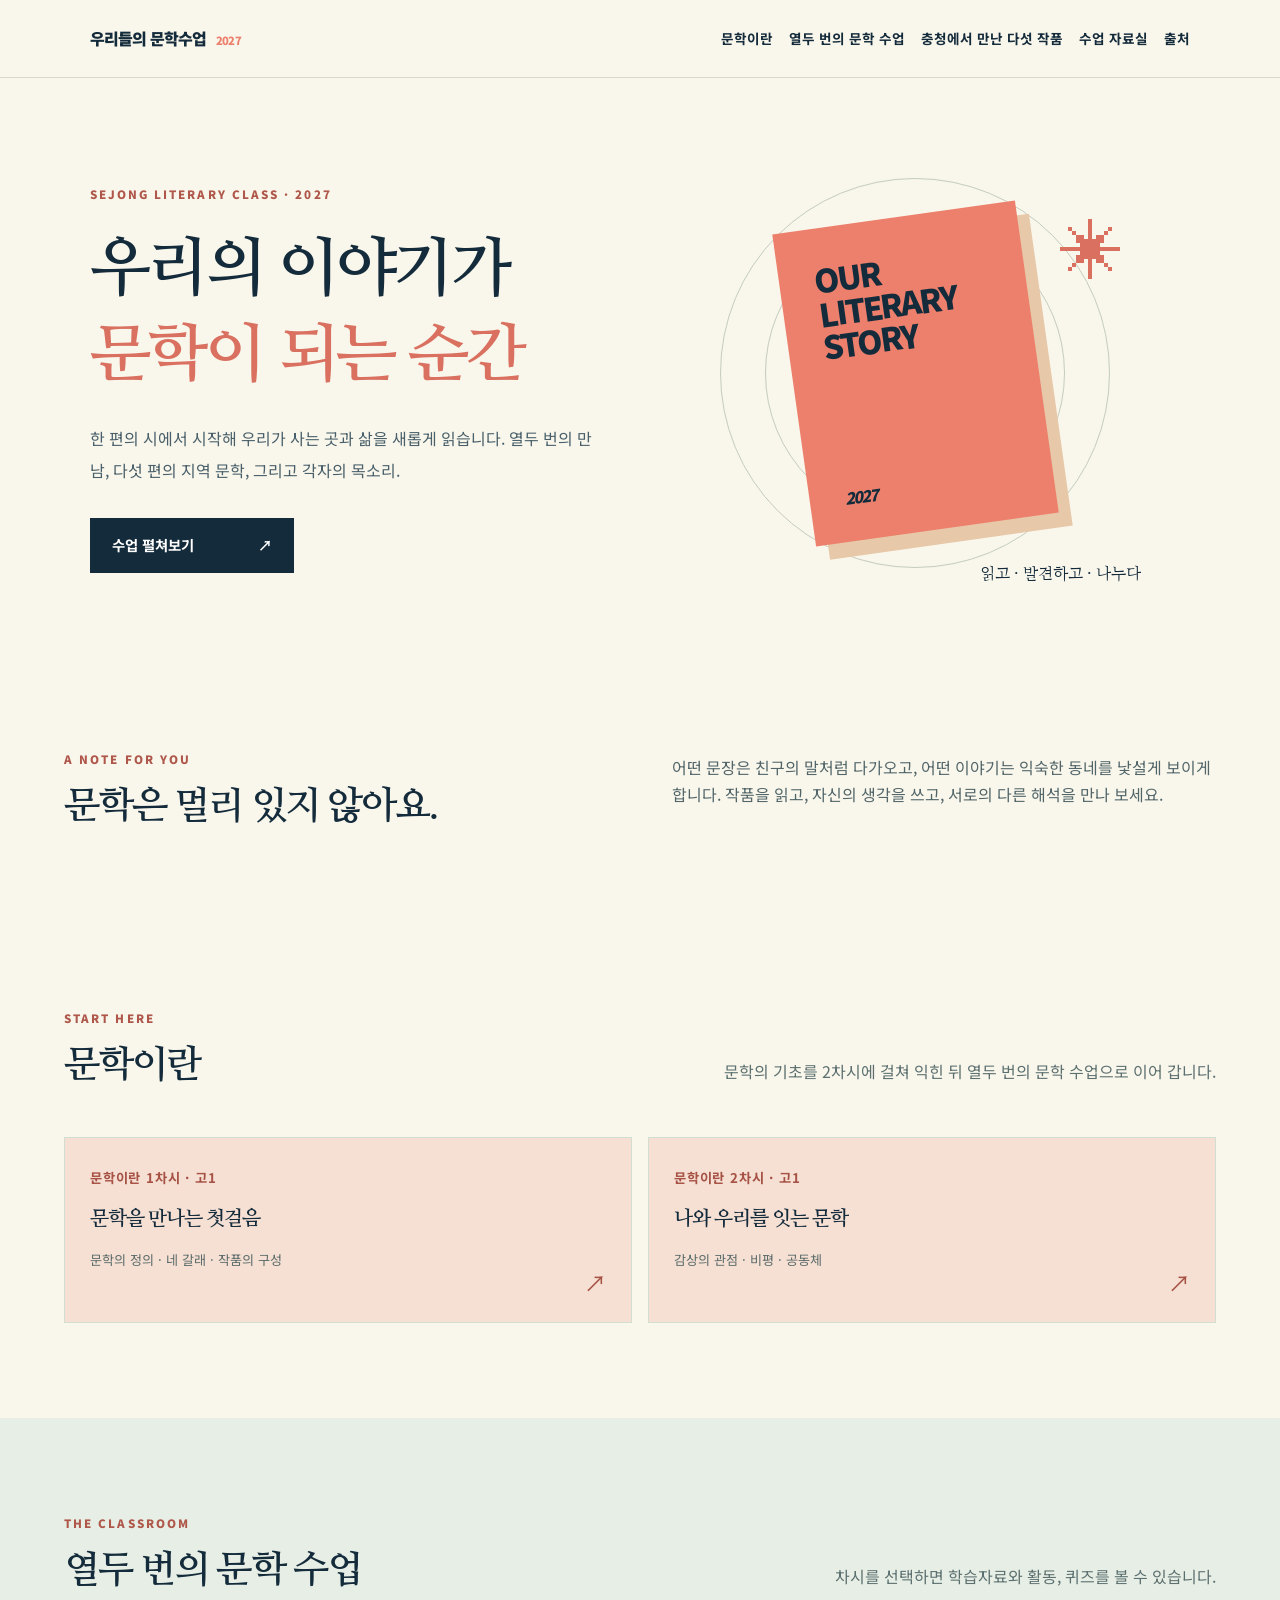
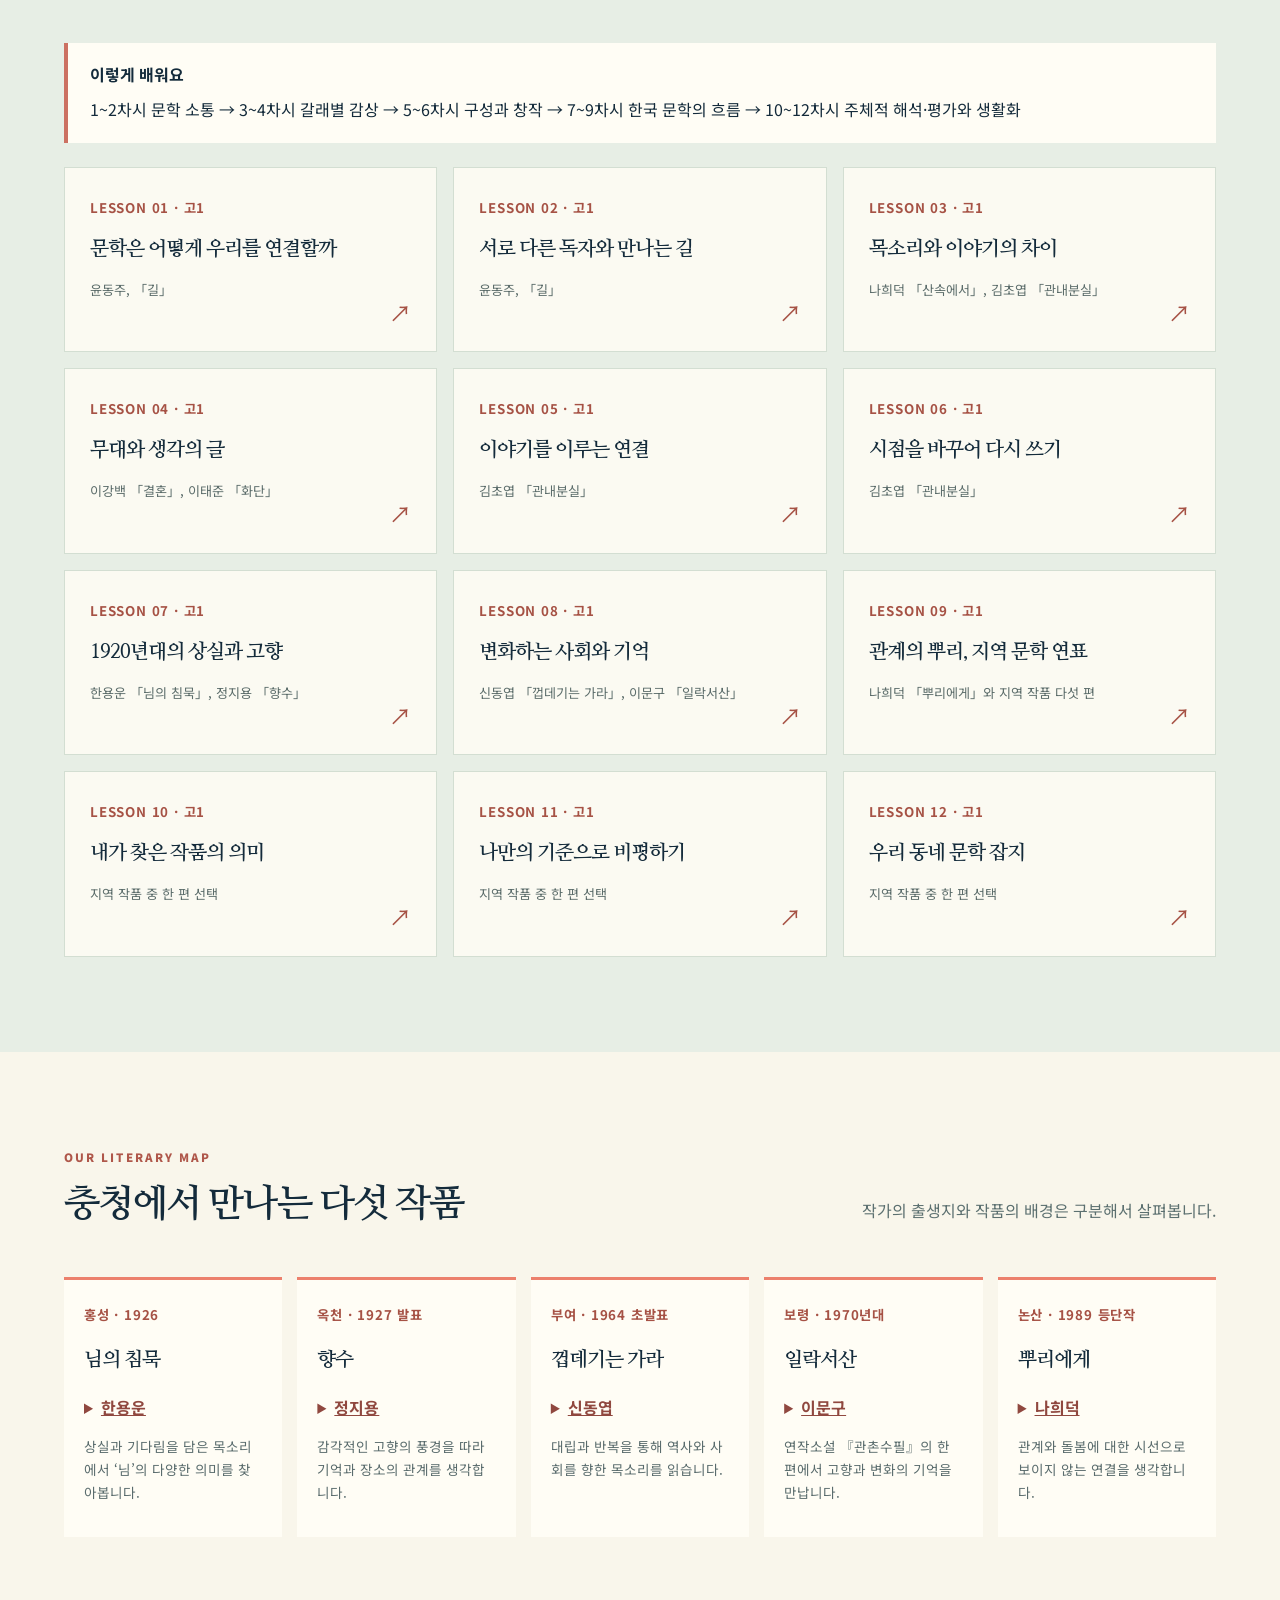
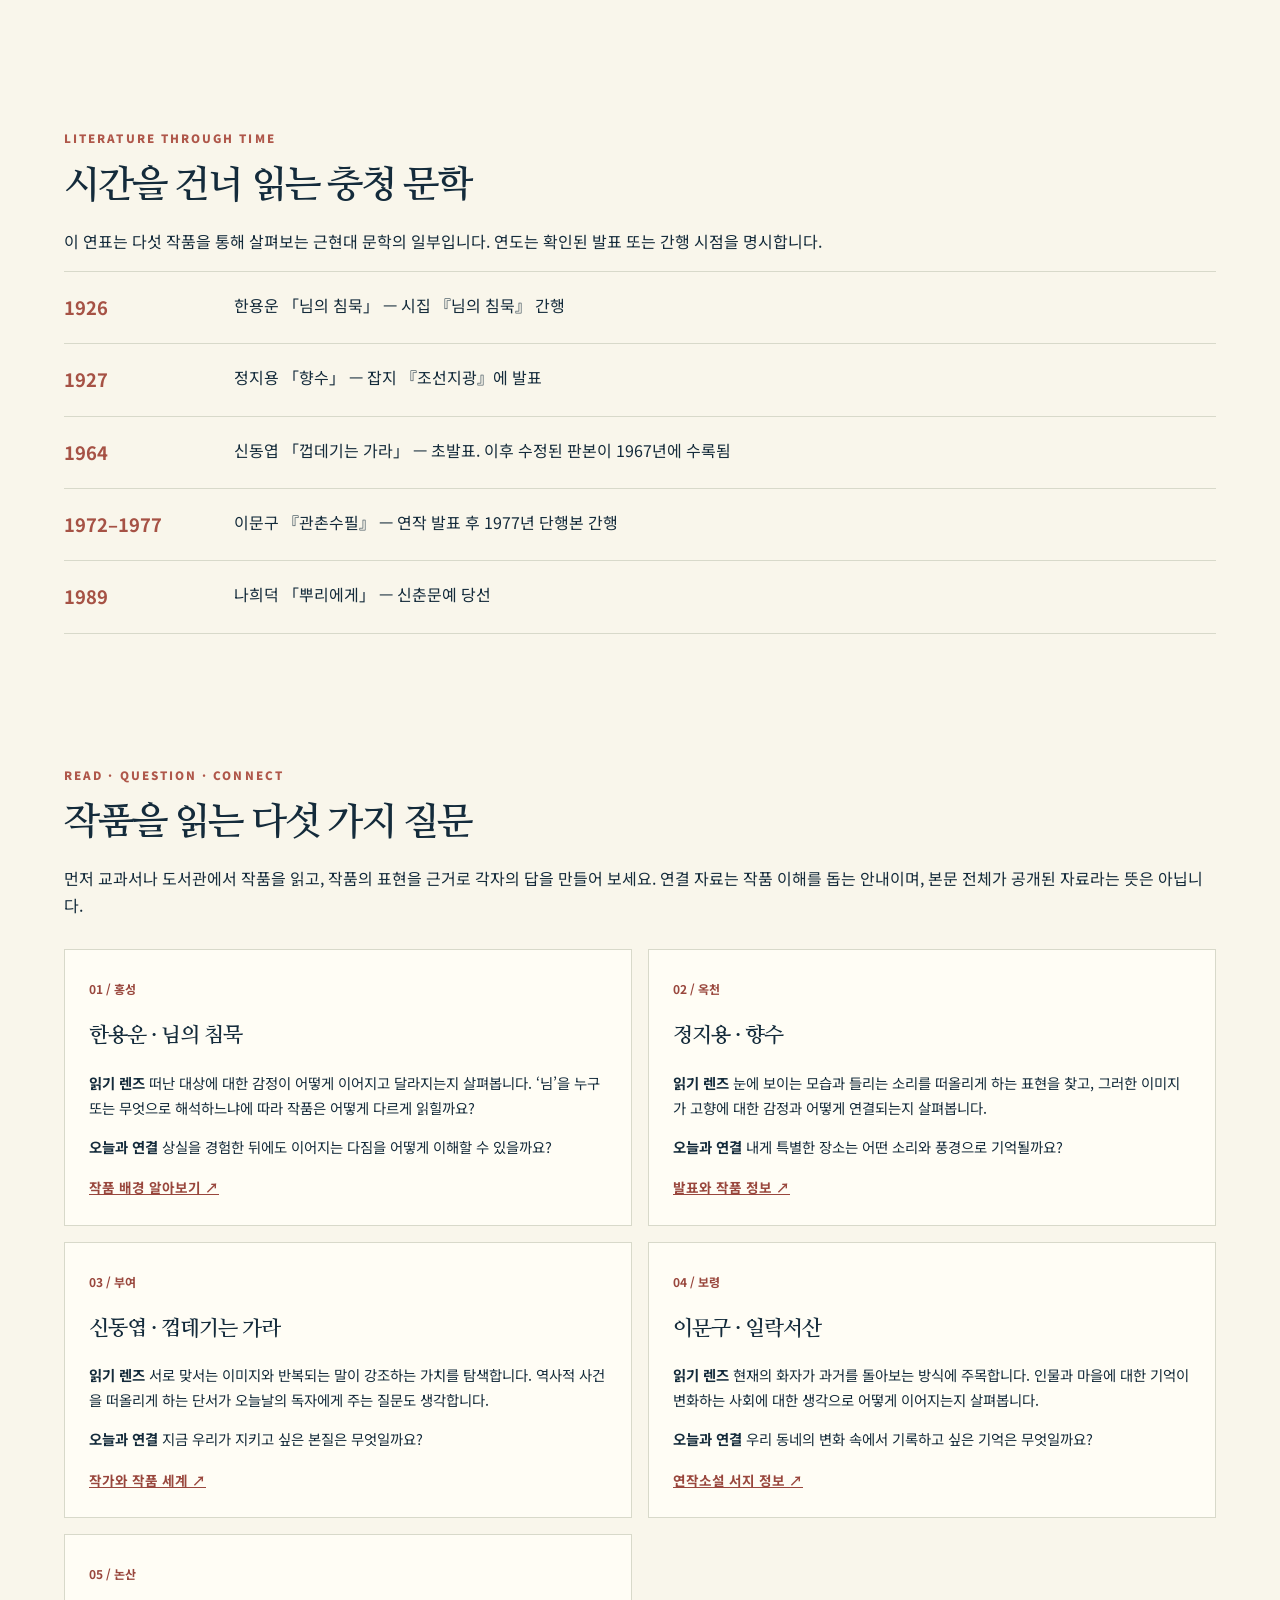
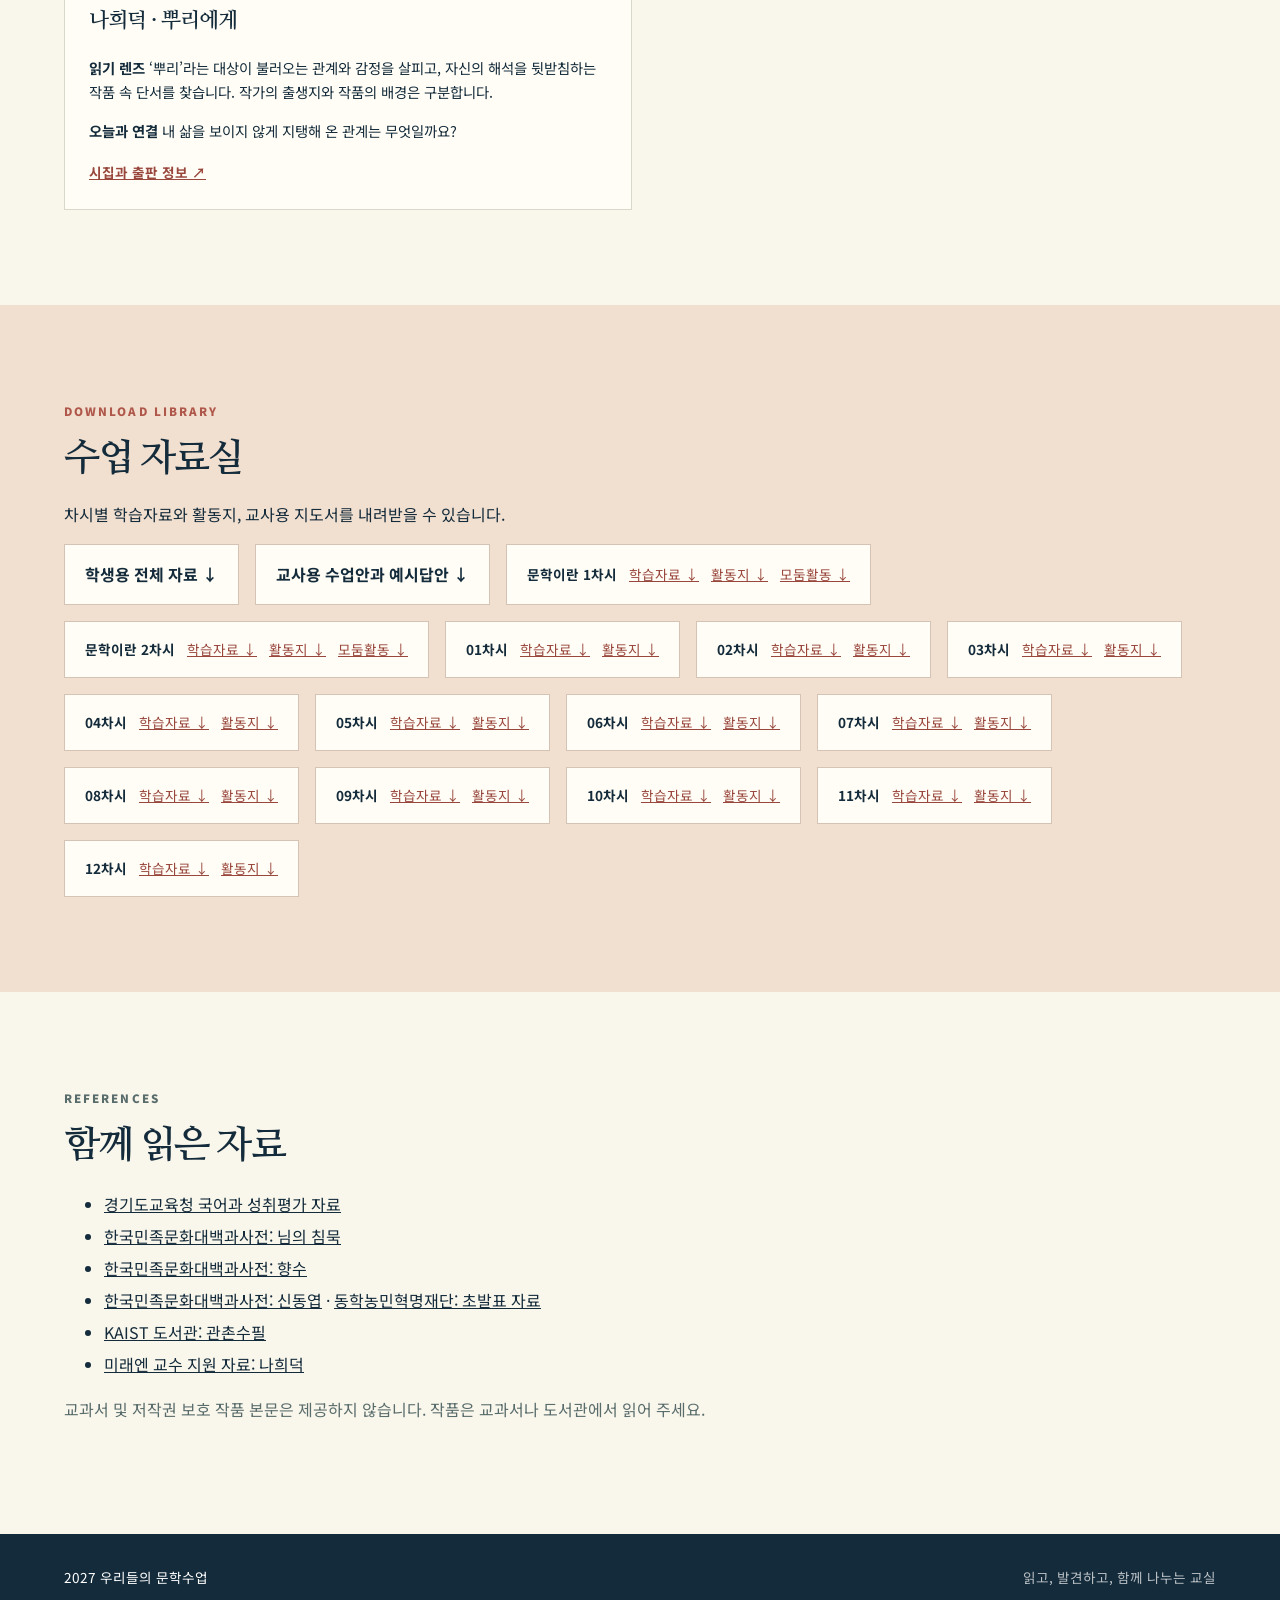
==== commit 7f2892b7: "Consolidate introduction into two literature lessons" ====
--- a/index.html
+++ b/index.html
@@ -1,17 +1,18 @@
-<!doctype html>
-<html lang="ko"><head><meta charset="utf-8"><meta name="viewport" content="width=device-width,initial-scale=1"><meta name="description" content="세종의 고등학생과 함께 읽는 열두 번의 문학 수업"><title>2027 우리들의 문학수업</title><link rel="stylesheet" href="style.css"><script src="lessons.js" defer></script><script src="app.js" defer></script></head>
-<body><a class="skip" href="#main">본문으로 건너뛰기</a><header class="header"><a class="brand" href="#home">우리들의 문학수업<span>2027</span></a><nav aria-label="주 메뉴"><a href="#lessons">열두 번의 문학 수업</a><a href="#works">충청에서 만난 다섯 작품</a><a href="#downloads">수업 자료실</a><a href="#sources">출처</a></nav></header><main id="main">
-<section class="hero" id="home"><div class="hero-inner"><p class="eyebrow">SEJONG LITERARY CLASS · 2027</p><h1>우리의 이야기가<br><em>문학이 되는 순간</em></h1><p class="lead">한 편의 시에서 시작해 우리가 사는 곳과 삶을 새롭게 읽습니다. 열두 번의 만남, 다섯 편의 지역 문학, 그리고 각자의 목소리.</p><a class="button" href="#lessons">수업 펼쳐보기 <span aria-hidden="true">↗</span></a></div><div class="hero-art" aria-hidden="true"><div class="orbit orbit-one"></div><div class="orbit orbit-two"></div><div class="book"><span>OUR<br>LITERARY<br>STORY</span><i>2027</i></div><span class="asterisk">✳</span><span class="art-caption">읽고 · 발견하고 · 나누다</span></div></section>
-<section class="intro wrap"><div><p class="eyebrow">A NOTE FOR YOU</p><h2>문학은 멀리 있지 않아요.</h2></div><p>어떤 문장은 친구의 말처럼 다가오고, 어떤 이야기는 익숙한 동네를 낯설게 보이게 합니다. 작품을 읽고, 자신의 생각을 쓰고, 서로의 다른 해석을 만나 보세요.</p></section>
-<section class="section lessons" id="lessons"><div class="wrap"><div class="section-heading"><div><p class="eyebrow">THE CLASSROOM</p><h2>문학 기초와 열두 번의 수업</h2></div><p>기초 1시간과 추가 탐구 2시간을 먼저 살펴보고 기존 12차시로 이어집니다. 총 15시간입니다.</p></div><div class="lesson-grid" id="lesson-list"></div></div></section>
-<section class="section wrap" id="works"><div class="section-heading"><div><p class="eyebrow">OUR LITERARY MAP</p><h2>충청에서 만나는 다섯 작품</h2></div><p>작가의 출생지와 작품의 배경은 구분해서 살펴봅니다.</p></div><div class="works-grid"><article><small>홍성 · 1926</small><h3>님의 침묵</h3><details class="author-profile"><summary>한용운</summary><p>1879~1944. 충남 홍성 출생의 시인이자 승려, 독립운동가. 3·1 운동에 참여했으며 불교 개혁과 문학 활동을 펼쳤다.</p><p><strong>대표 작품</strong> 『님의 침묵』, 『조선불교유신론』</p><a href="https://encykorea.aks.ac.kr/Article/E0061853">작가·작품 출처 ↗</a></details><p>상실과 기다림을 담은 목소리에서 ‘님’의 다양한 의미를 찾아봅니다.</p></article><article><small>옥천 · 1927 발표</small><h3>향수</h3><details class="author-profile"><summary>정지용</summary><p>1902년 충북 옥천 출생의 시인. 감각적인 언어로 고향과 자연 등을 형상화하며 한국 현대시 발전에 기여했다.</p><p><strong>대표 작품</strong> 「향수」, 「유리창」, 『정지용 시집』</p><a href="https://encykorea.aks.ac.kr/Article/E0050954">작가·작품 출처 ↗</a></details><p>감각적인 고향의 풍경을 따라 기억과 장소의 관계를 생각합니다.</p></article><article><small>부여 · 1964 초발표</small><h3>껍데기는 가라</h3><details class="author-profile"><summary>신동엽</summary><p>1930~1969. 충남 부여 출생의 시인. 역사와 민중의 삶에 주목하는 시와 서사시를 발표했다.</p><p><strong>대표 작품</strong> 「껍데기는 가라」, 「금강」, 「산에 언덕에」</p><a href="https://encykorea.aks.ac.kr/Article/E0032791">작가·작품 출처 ↗</a></details><p>대립과 반복을 통해 역사와 사회를 향한 목소리를 읽습니다.</p></article><article><small>보령 · 1970년대</small><h3>일락서산</h3><details class="author-profile"><summary>이문구</summary><p>1941~2003. 충남 보령 출생의 소설가. 토속적인 언어와 고향의 기억을 통해 변화하는 농촌과 공동체를 그렸다.</p><p><strong>대표 작품</strong> 『관촌수필』, 『우리 동네』</p><a href="https://library.kaist.ac.kr/search/ctlgSearch/posesn/view.do?bibctrlno=141120&amp;se=b0&amp;ty=B">작가·작품 출처 ↗</a></details><p>연작소설 『관촌수필』의 한 편에서 고향과 변화의 기억을 만납니다.</p></article><article><small>논산 · 1989 등단작</small><h3>뿌리에게</h3><details class="author-profile"><summary>나희덕</summary><p>1966년 충남 논산 출생의 시인. 1989년 「뿌리에게」로 등단했으며 삶과 관계를 섬세하게 성찰하는 시를 발표했다.</p><p><strong>대표 작품</strong> 『뿌리에게』, 『그곳이 멀지 않다』, 『파일명 서정시』</p><a href="https://www.changbi.com/BookDetail?bookid=446">작가·작품 출처 ↗</a></details><p>관계와 돌봄에 대한 시선으로 보이지 않는 연결을 생각합니다.</p></article></div></section>
-<section class="section wrap timeline" id="timeline"><p class="eyebrow">LITERATURE THROUGH TIME</p><h2>시간을 건너 읽는 충청 문학</h2><p>이 연표는 다섯 작품을 통해 살펴보는 근현대 문학의 일부입니다. 연도는 확인된 발표 또는 간행 시점을 명시합니다.</p><ol><li><strong>1926</strong><span>한용운 「님의 침묵」 — 시집 『님의 침묵』 간행</span></li><li><strong>1927</strong><span>정지용 「향수」 — 잡지 『조선지광』에 발표</span></li><li><strong>1964</strong><span>신동엽 「껍데기는 가라」 — 초발표. 이후 수정된 판본이 1967년에 수록됨</span></li><li><strong>1972–1977</strong><span>이문구 『관촌수필』 — 연작 발표 후 1977년 단행본 간행</span></li><li><strong>1989</strong><span>나희덕 「뿌리에게」 — 신춘문예 당선</span></li></ol></section>
-<section class="section wrap close-reading" id="reading"><p class="eyebrow">READ · QUESTION · CONNECT</p><h2>작품을 읽는 다섯 가지 질문</h2><p>먼저 교과서나 도서관에서 작품을 읽고, 작품의 표현을 근거로 각자의 답을 만들어 보세요. 연결 자료는 작품 이해를 돕는 안내이며, 본문 전체가 공개된 자료라는 뜻은 아닙니다.</p><div class="reading-grid">
-<article><span>01 / 홍성</span><h3>한용운 · 님의 침묵</h3><p><strong>읽기 렌즈</strong> 떠난 대상에 대한 감정이 어떻게 이어지고 달라지는지 살펴봅니다. ‘님’을 누구 또는 무엇으로 해석하느냐에 따라 작품은 어떻게 다르게 읽힐까요?</p><p><strong>오늘과 연결</strong> 상실을 경험한 뒤에도 이어지는 다짐을 어떻게 이해할 수 있을까요?</p><a href="https://encykorea.aks.ac.kr/Article/E0013398">작품 배경 알아보기 ↗</a></article>
-<article><span>02 / 옥천</span><h3>정지용 · 향수</h3><p><strong>읽기 렌즈</strong> 눈에 보이는 모습과 들리는 소리를 떠올리게 하는 표현을 찾고, 그러한 이미지가 고향에 대한 감정과 어떻게 연결되는지 살펴봅니다.</p><p><strong>오늘과 연결</strong> 내게 특별한 장소는 어떤 소리와 풍경으로 기억될까요?</p><a href="https://encykorea.aks.ac.kr/Article/E0062938">발표와 작품 정보 ↗</a></article>
-<article><span>03 / 부여</span><h3>신동엽 · 껍데기는 가라</h3><p><strong>읽기 렌즈</strong> 서로 맞서는 이미지와 반복되는 말이 강조하는 가치를 탐색합니다. 역사적 사건을 떠올리게 하는 단서가 오늘날의 독자에게 주는 질문도 생각합니다.</p><p><strong>오늘과 연결</strong> 지금 우리가 지키고 싶은 본질은 무엇일까요?</p><a href="https://encykorea.aks.ac.kr/Article/E0032791">작가와 작품 세계 ↗</a></article>
-<article><span>04 / 보령</span><h3>이문구 · 일락서산</h3><p><strong>읽기 렌즈</strong> 현재의 화자가 과거를 돌아보는 방식에 주목합니다. 인물과 마을에 대한 기억이 변화하는 사회에 대한 생각으로 어떻게 이어지는지 살펴봅니다.</p><p><strong>오늘과 연결</strong> 우리 동네의 변화 속에서 기록하고 싶은 기억은 무엇일까요?</p><a href="https://library.kaist.ac.kr/search/ctlgSearch/posesn/view.do?bibctrlno=141120&amp;se=b0&amp;ty=B">연작소설 서지 정보 ↗</a></article>
-<article><span>05 / 논산</span><h3>나희덕 · 뿌리에게</h3><p><strong>읽기 렌즈</strong> ‘뿌리’라는 대상이 불러오는 관계와 감정을 살피고, 자신의 해석을 뒷받침하는 작품 속 단서를 찾습니다. 작가의 출생지와 작품의 배경은 구분합니다.</p><p><strong>오늘과 연결</strong> 내 삶을 보이지 않게 지탱해 온 관계는 무엇일까요?</p><a href="https://www.changbi.com/BookDetail?bookid=446">시집과 출판 정보 ↗</a></article>
-</div></section>
-<section class="section downloads" id="downloads"><div class="wrap"><p class="eyebrow">DOWNLOAD LIBRARY</p><h2>수업 자료실</h2><p>차시별 학습자료와 활동지, 교사용 지도서를 내려받을 수 있습니다.</p><div id="pdf-list" class="pdf-list"></div></div></section>
-<section class="section wrap sources" id="sources"><p class="eyebrow">REFERENCES</p><h2>함께 읽은 자료</h2><ul><li><a href="https://www.goe.go.kr/resource/goe/na/bbs_2675/2025/11/bc7e9f2a-7e3d-4c08-a90b-9db8992ee716.pdf">경기도교육청 국어과 성취평가 자료</a></li><li><a href="https://encykorea.aks.ac.kr/Article/E0013398">한국민족문화대백과사전: 님의 침묵</a></li><li><a href="https://encykorea.aks.ac.kr/Article/E0062938">한국민족문화대백과사전: 향수</a></li><li><a href="https://encykorea.aks.ac.kr/Article/E0032791">한국민족문화대백과사전: 신동엽</a> · <a href="https://e-donghak.or.kr/archive/filedown.php?menu=133&amp;no=23372">동학농민혁명재단: 초발표 자료</a></li><li><a href="https://library.kaist.ac.kr/search/ctlgSearch/posesn/view.do?bibctrlno=141120&amp;se=b0&amp;ty=B">KAIST 도서관: 관촌수필</a></li><li><a href="https://textbook-miraen.cdn.x-cdn.com/textbook/newbook/high/korean/%EA%B3%A0%29%EA%B5%AD%EC%96%B4_%EA%B5%90%EC%88%98%EC%A7%80%EC%9B%90%EC%9E%90%EB%A3%8C_%EA%B5%90%EA%B3%BC%EC%84%9C%EA%B0%80%20%EC%82%AC%EB%9E%91%ED%95%9C%20%EC%9E%91%EA%B0%80%2099.pdf">미래엔 교수 지원 자료: 나희덕</a></li></ul><p>교과서 및 저작권 보호 작품 본문은 제공하지 않습니다. 작품은 교과서나 도서관에서 읽어 주세요.</p></section></main><footer><div class="wrap">2027 우리들의 문학수업 <span>읽고, 발견하고, 함께 나누는 교실</span></div></footer></body></html>
+<!doctype html>
+<html lang="ko"><head><meta charset="utf-8"><meta name="viewport" content="width=device-width,initial-scale=1"><meta name="description" content="세종의 고등학생과 함께 읽는 열두 번의 문학 수업"><title>2027 우리들의 문학수업</title><link rel="stylesheet" href="style.css"><script src="lessons.js" defer></script><script src="app.js" defer></script></head>
+<body><a class="skip" href="#main">본문으로 건너뛰기</a><header class="header"><a class="brand" href="#home">우리들의 문학수업<span>2027</span></a><nav aria-label="주 메뉴"><a href="#literature">문학이란</a><a href="#lessons">열두 번의 문학 수업</a><a href="#works">충청에서 만난 다섯 작품</a><a href="#downloads">수업 자료실</a><a href="#sources">출처</a></nav></header><main id="main">
+<section class="hero" id="home"><div class="hero-inner"><p class="eyebrow">SEJONG LITERARY CLASS · 2027</p><h1>우리의 이야기가<br><em>문학이 되는 순간</em></h1><p class="lead">한 편의 시에서 시작해 우리가 사는 곳과 삶을 새롭게 읽습니다. 열두 번의 만남, 다섯 편의 지역 문학, 그리고 각자의 목소리.</p><a class="button" href="#lessons">수업 펼쳐보기 <span aria-hidden="true">↗</span></a></div><div class="hero-art" aria-hidden="true"><div class="orbit orbit-one"></div><div class="orbit orbit-two"></div><div class="book"><span>OUR<br>LITERARY<br>STORY</span><i>2027</i></div><span class="asterisk">✳</span><span class="art-caption">읽고 · 발견하고 · 나누다</span></div></section>
+<section class="intro wrap"><div><p class="eyebrow">A NOTE FOR YOU</p><h2>문학은 멀리 있지 않아요.</h2></div><p>어떤 문장은 친구의 말처럼 다가오고, 어떤 이야기는 익숙한 동네를 낯설게 보이게 합니다. 작품을 읽고, 자신의 생각을 쓰고, 서로의 다른 해석을 만나 보세요.</p></section>
+<section class="section wrap" id="literature"><div class="section-heading"><div><p class="eyebrow">START HERE</p><h2>문학이란</h2></div><p>문학의 기초를 2차시에 걸쳐 익힌 뒤 열두 번의 문학 수업으로 이어 갑니다.</p></div><div class="lesson-grid" id="literature-lessons"></div></section>
+<section class="section lessons" id="lessons"><div class="wrap"><div class="section-heading"><div><p class="eyebrow">THE CLASSROOM</p><h2>열두 번의 문학 수업</h2></div><p>차시를 선택하면 학습자료와 활동, 퀴즈를 볼 수 있습니다.</p></div><div class="learning-path"><strong>이렇게 배워요</strong><p>1~2차시 문학 소통 → 3~4차시 갈래별 감상 → 5~6차시 구성과 창작 → 7~9차시 한국 문학의 흐름 → 10~12차시 주체적 해석·평가와 생활화</p></div><div class="lesson-grid" id="lesson-list"></div></div></section>
+<section class="section wrap" id="works"><div class="section-heading"><div><p class="eyebrow">OUR LITERARY MAP</p><h2>충청에서 만나는 다섯 작품</h2></div><p>작가의 출생지와 작품의 배경은 구분해서 살펴봅니다.</p></div><div class="works-grid"><article><small>홍성 · 1926</small><h3>님의 침묵</h3><details class="author-profile"><summary>한용운</summary><p>1879~1944. 충남 홍성 출생의 시인이자 승려, 독립운동가. 3·1 운동에 참여했으며 불교 개혁과 문학 활동을 펼쳤다.</p><p><strong>대표 작품</strong> 『님의 침묵』, 『조선불교유신론』</p><a href="https://encykorea.aks.ac.kr/Article/E0061853">작가·작품 출처 ↗</a></details><p>상실과 기다림을 담은 목소리에서 ‘님’의 다양한 의미를 찾아봅니다.</p></article><article><small>옥천 · 1927 발표</small><h3>향수</h3><details class="author-profile"><summary>정지용</summary><p>1902년 충북 옥천 출생의 시인. 감각적인 언어로 고향과 자연 등을 형상화하며 한국 현대시 발전에 기여했다.</p><p><strong>대표 작품</strong> 「향수」, 「유리창」, 『정지용 시집』</p><a href="https://encykorea.aks.ac.kr/Article/E0050954">작가·작품 출처 ↗</a></details><p>감각적인 고향의 풍경을 따라 기억과 장소의 관계를 생각합니다.</p></article><article><small>부여 · 1964 초발표</small><h3>껍데기는 가라</h3><details class="author-profile"><summary>신동엽</summary><p>1930~1969. 충남 부여 출생의 시인. 역사와 민중의 삶에 주목하는 시와 서사시를 발표했다.</p><p><strong>대표 작품</strong> 「껍데기는 가라」, 「금강」, 「산에 언덕에」</p><a href="https://encykorea.aks.ac.kr/Article/E0032791">작가·작품 출처 ↗</a></details><p>대립과 반복을 통해 역사와 사회를 향한 목소리를 읽습니다.</p></article><article><small>보령 · 1970년대</small><h3>일락서산</h3><details class="author-profile"><summary>이문구</summary><p>1941~2003. 충남 보령 출생의 소설가. 토속적인 언어와 고향의 기억을 통해 변화하는 농촌과 공동체를 그렸다.</p><p><strong>대표 작품</strong> 『관촌수필』, 『우리 동네』</p><a href="https://library.kaist.ac.kr/search/ctlgSearch/posesn/view.do?bibctrlno=141120&amp;se=b0&amp;ty=B">작가·작품 출처 ↗</a></details><p>연작소설 『관촌수필』의 한 편에서 고향과 변화의 기억을 만납니다.</p></article><article><small>논산 · 1989 등단작</small><h3>뿌리에게</h3><details class="author-profile"><summary>나희덕</summary><p>1966년 충남 논산 출생의 시인. 1989년 「뿌리에게」로 등단했으며 삶과 관계를 섬세하게 성찰하는 시를 발표했다.</p><p><strong>대표 작품</strong> 『뿌리에게』, 『그곳이 멀지 않다』, 『파일명 서정시』</p><a href="https://www.changbi.com/BookDetail?bookid=446">작가·작품 출처 ↗</a></details><p>관계와 돌봄에 대한 시선으로 보이지 않는 연결을 생각합니다.</p></article></div></section>
+<section class="section wrap timeline" id="timeline"><p class="eyebrow">LITERATURE THROUGH TIME</p><h2>시간을 건너 읽는 충청 문학</h2><p>이 연표는 다섯 작품을 통해 살펴보는 근현대 문학의 일부입니다. 연도는 확인된 발표 또는 간행 시점을 명시합니다.</p><ol><li><strong>1926</strong><span>한용운 「님의 침묵」 — 시집 『님의 침묵』 간행</span></li><li><strong>1927</strong><span>정지용 「향수」 — 잡지 『조선지광』에 발표</span></li><li><strong>1964</strong><span>신동엽 「껍데기는 가라」 — 초발표. 이후 수정된 판본이 1967년에 수록됨</span></li><li><strong>1972–1977</strong><span>이문구 『관촌수필』 — 연작 발표 후 1977년 단행본 간행</span></li><li><strong>1989</strong><span>나희덕 「뿌리에게」 — 신춘문예 당선</span></li></ol></section>
+<section class="section wrap close-reading" id="reading"><p class="eyebrow">READ · QUESTION · CONNECT</p><h2>작품을 읽는 다섯 가지 질문</h2><p>먼저 교과서나 도서관에서 작품을 읽고, 작품의 표현을 근거로 각자의 답을 만들어 보세요. 연결 자료는 작품 이해를 돕는 안내이며, 본문 전체가 공개된 자료라는 뜻은 아닙니다.</p><div class="reading-grid">
+<article><span>01 / 홍성</span><h3>한용운 · 님의 침묵</h3><p><strong>읽기 렌즈</strong> 떠난 대상에 대한 감정이 어떻게 이어지고 달라지는지 살펴봅니다. ‘님’을 누구 또는 무엇으로 해석하느냐에 따라 작품은 어떻게 다르게 읽힐까요?</p><p><strong>오늘과 연결</strong> 상실을 경험한 뒤에도 이어지는 다짐을 어떻게 이해할 수 있을까요?</p><a href="https://encykorea.aks.ac.kr/Article/E0013398">작품 배경 알아보기 ↗</a></article>
+<article><span>02 / 옥천</span><h3>정지용 · 향수</h3><p><strong>읽기 렌즈</strong> 눈에 보이는 모습과 들리는 소리를 떠올리게 하는 표현을 찾고, 그러한 이미지가 고향에 대한 감정과 어떻게 연결되는지 살펴봅니다.</p><p><strong>오늘과 연결</strong> 내게 특별한 장소는 어떤 소리와 풍경으로 기억될까요?</p><a href="https://encykorea.aks.ac.kr/Article/E0062938">발표와 작품 정보 ↗</a></article>
+<article><span>03 / 부여</span><h3>신동엽 · 껍데기는 가라</h3><p><strong>읽기 렌즈</strong> 서로 맞서는 이미지와 반복되는 말이 강조하는 가치를 탐색합니다. 역사적 사건을 떠올리게 하는 단서가 오늘날의 독자에게 주는 질문도 생각합니다.</p><p><strong>오늘과 연결</strong> 지금 우리가 지키고 싶은 본질은 무엇일까요?</p><a href="https://encykorea.aks.ac.kr/Article/E0032791">작가와 작품 세계 ↗</a></article>
+<article><span>04 / 보령</span><h3>이문구 · 일락서산</h3><p><strong>읽기 렌즈</strong> 현재의 화자가 과거를 돌아보는 방식에 주목합니다. 인물과 마을에 대한 기억이 변화하는 사회에 대한 생각으로 어떻게 이어지는지 살펴봅니다.</p><p><strong>오늘과 연결</strong> 우리 동네의 변화 속에서 기록하고 싶은 기억은 무엇일까요?</p><a href="https://library.kaist.ac.kr/search/ctlgSearch/posesn/view.do?bibctrlno=141120&amp;se=b0&amp;ty=B">연작소설 서지 정보 ↗</a></article>
+<article><span>05 / 논산</span><h3>나희덕 · 뿌리에게</h3><p><strong>읽기 렌즈</strong> ‘뿌리’라는 대상이 불러오는 관계와 감정을 살피고, 자신의 해석을 뒷받침하는 작품 속 단서를 찾습니다. 작가의 출생지와 작품의 배경은 구분합니다.</p><p><strong>오늘과 연결</strong> 내 삶을 보이지 않게 지탱해 온 관계는 무엇일까요?</p><a href="https://www.changbi.com/BookDetail?bookid=446">시집과 출판 정보 ↗</a></article>
+</div></section>
+<section class="section downloads" id="downloads"><div class="wrap"><p class="eyebrow">DOWNLOAD LIBRARY</p><h2>수업 자료실</h2><p>차시별 학습자료와 활동지, 교사용 지도서를 내려받을 수 있습니다.</p><div id="pdf-list" class="pdf-list"></div></div></section>
+<section class="section wrap sources" id="sources"><p class="eyebrow">REFERENCES</p><h2>함께 읽은 자료</h2><ul><li><a href="https://www.goe.go.kr/resource/goe/na/bbs_2675/2025/11/bc7e9f2a-7e3d-4c08-a90b-9db8992ee716.pdf">경기도교육청 국어과 성취평가 자료</a></li><li><a href="https://encykorea.aks.ac.kr/Article/E0013398">한국민족문화대백과사전: 님의 침묵</a></li><li><a href="https://encykorea.aks.ac.kr/Article/E0062938">한국민족문화대백과사전: 향수</a></li><li><a href="https://encykorea.aks.ac.kr/Article/E0032791">한국민족문화대백과사전: 신동엽</a> · <a href="https://e-donghak.or.kr/archive/filedown.php?menu=133&amp;no=23372">동학농민혁명재단: 초발표 자료</a></li><li><a href="https://library.kaist.ac.kr/search/ctlgSearch/posesn/view.do?bibctrlno=141120&amp;se=b0&amp;ty=B">KAIST 도서관: 관촌수필</a></li><li><a href="https://textbook-miraen.cdn.x-cdn.com/textbook/newbook/high/korean/%EA%B3%A0%29%EA%B5%AD%EC%96%B4_%EA%B5%90%EC%88%98%EC%A7%80%EC%9B%90%EC%9E%90%EB%A3%8C_%EA%B5%90%EA%B3%BC%EC%84%9C%EA%B0%80%20%EC%82%AC%EB%9E%91%ED%95%9C%20%EC%9E%91%EA%B0%80%2099.pdf">미래엔 교수 지원 자료: 나희덕</a></li></ul><p>교과서 및 저작권 보호 작품 본문은 제공하지 않습니다. 작품은 교과서나 도서관에서 읽어 주세요.</p></section></main><footer><div class="wrap">2027 우리들의 문학수업 <span>읽고, 발견하고, 함께 나누는 교실</span></div></footer></body></html>
--- a/style.css
+++ b/style.css
@@ -6,3 +6,4 @@
 .lesson-grid{grid-template-columns:1fr}.lesson-card.lesson-detail{cursor:default;padding:clamp(22px,4vw,42px);min-height:0}.lesson-card.lesson-detail:hover{transform:none;box-shadow:none}.lesson-detail h3{font-size:1.55rem}.lesson-detail h4{font-size:1rem;margin:1.5rem 0 .4rem;color:#90483f}.lesson-detail p,.lesson-detail li{font-size:.95rem;color:var(--ink);line-height:1.85}.lesson-detail li{margin:.5rem 0}.lesson-download{display:flex;flex-wrap:wrap;gap:10px;margin:24px 0}.lesson-download a{background:var(--ink);color:white;padding:10px 15px;text-decoration:none;font-weight:700;font-size:.85rem}.quiz{background:#f6ede0;padding:20px}.quiz h4{margin-top:0}.quiz-options{display:flex;flex-wrap:wrap;gap:8px}.quiz-options button{background:white;color:var(--ink);border:1px solid #9cab9e;padding:10px;text-align:left;cursor:pointer;font:inherit;font-size:.85rem}.quiz-options button:hover,.quiz-options button:focus-visible{outline:2px solid var(--ink)}.quiz-feedback{font-weight:700;min-height:1.8em}.author-profile summary{cursor:pointer;color:#90483f;font-weight:700;text-decoration:underline}.author-profile p{font-size:.82rem}.author-profile a{font-size:.8rem}.header{height:auto;min-height:78px;gap:15px}.header nav{flex-wrap:wrap;gap:1rem}
 .lesson-grid{grid-template-columns:repeat(3,minmax(0,1fr))}.lesson-link{display:block;position:relative;text-decoration:none;padding-bottom:50px}.lesson-arrow{position:absolute;bottom:20px;right:25px;font-size:1.4rem;color:#a65245}.lesson-page{max-width:900px;padding-top:45px;padding-bottom:70px}.lesson-page .lesson-detail{margin:25px 0}.back-link{display:inline-block;color:#90483f;font-weight:700;text-decoration:none}@media(max-width:850px){.lesson-grid{grid-template-columns:repeat(2,minmax(0,1fr))}}@media(max-width:600px){.lesson-grid{grid-template-columns:1fr}}
 .foundation-link{background:#f6dfd3}.foundation-grid{display:grid;grid-template-columns:repeat(2,minmax(0,1fr));gap:12px}.foundation-grid section{background:#f4f2e8;padding:18px}.foundation-question{border-top:1px solid #d6c9bb;padding:10px 0}.foundation-question button{margin:4px;padding:8px 14px;background:white;border:1px solid #9cab9e;cursor:pointer}@media(max-width:600px){.foundation-grid{grid-template-columns:1fr}}
+.learning-path{background:#fffdf5;border-left:4px solid #cc7162;padding:18px 22px;margin-bottom:24px}.learning-path p{margin:.4rem 0 0;line-height:1.9}#literature-lessons{grid-template-columns:repeat(2,minmax(0,1fr))}@media(max-width:600px){#literature-lessons{grid-template-columns:1fr}}
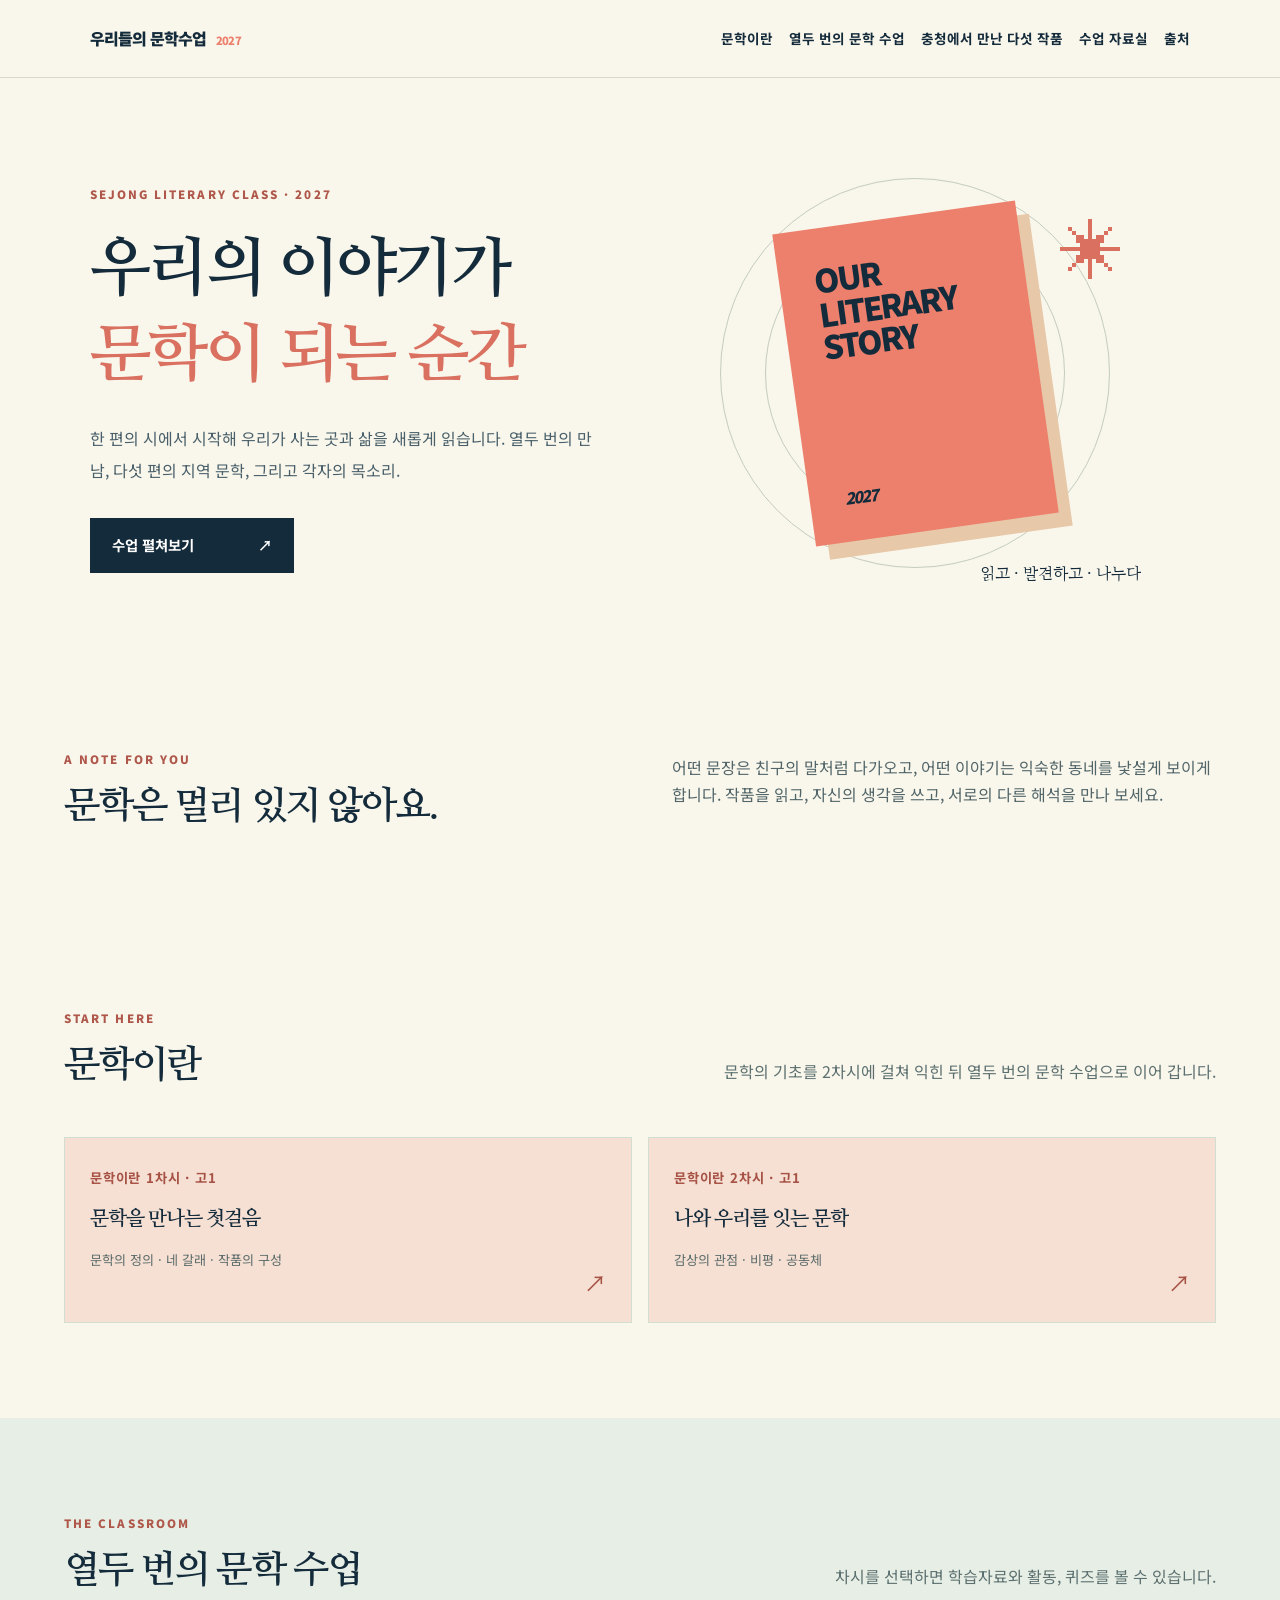
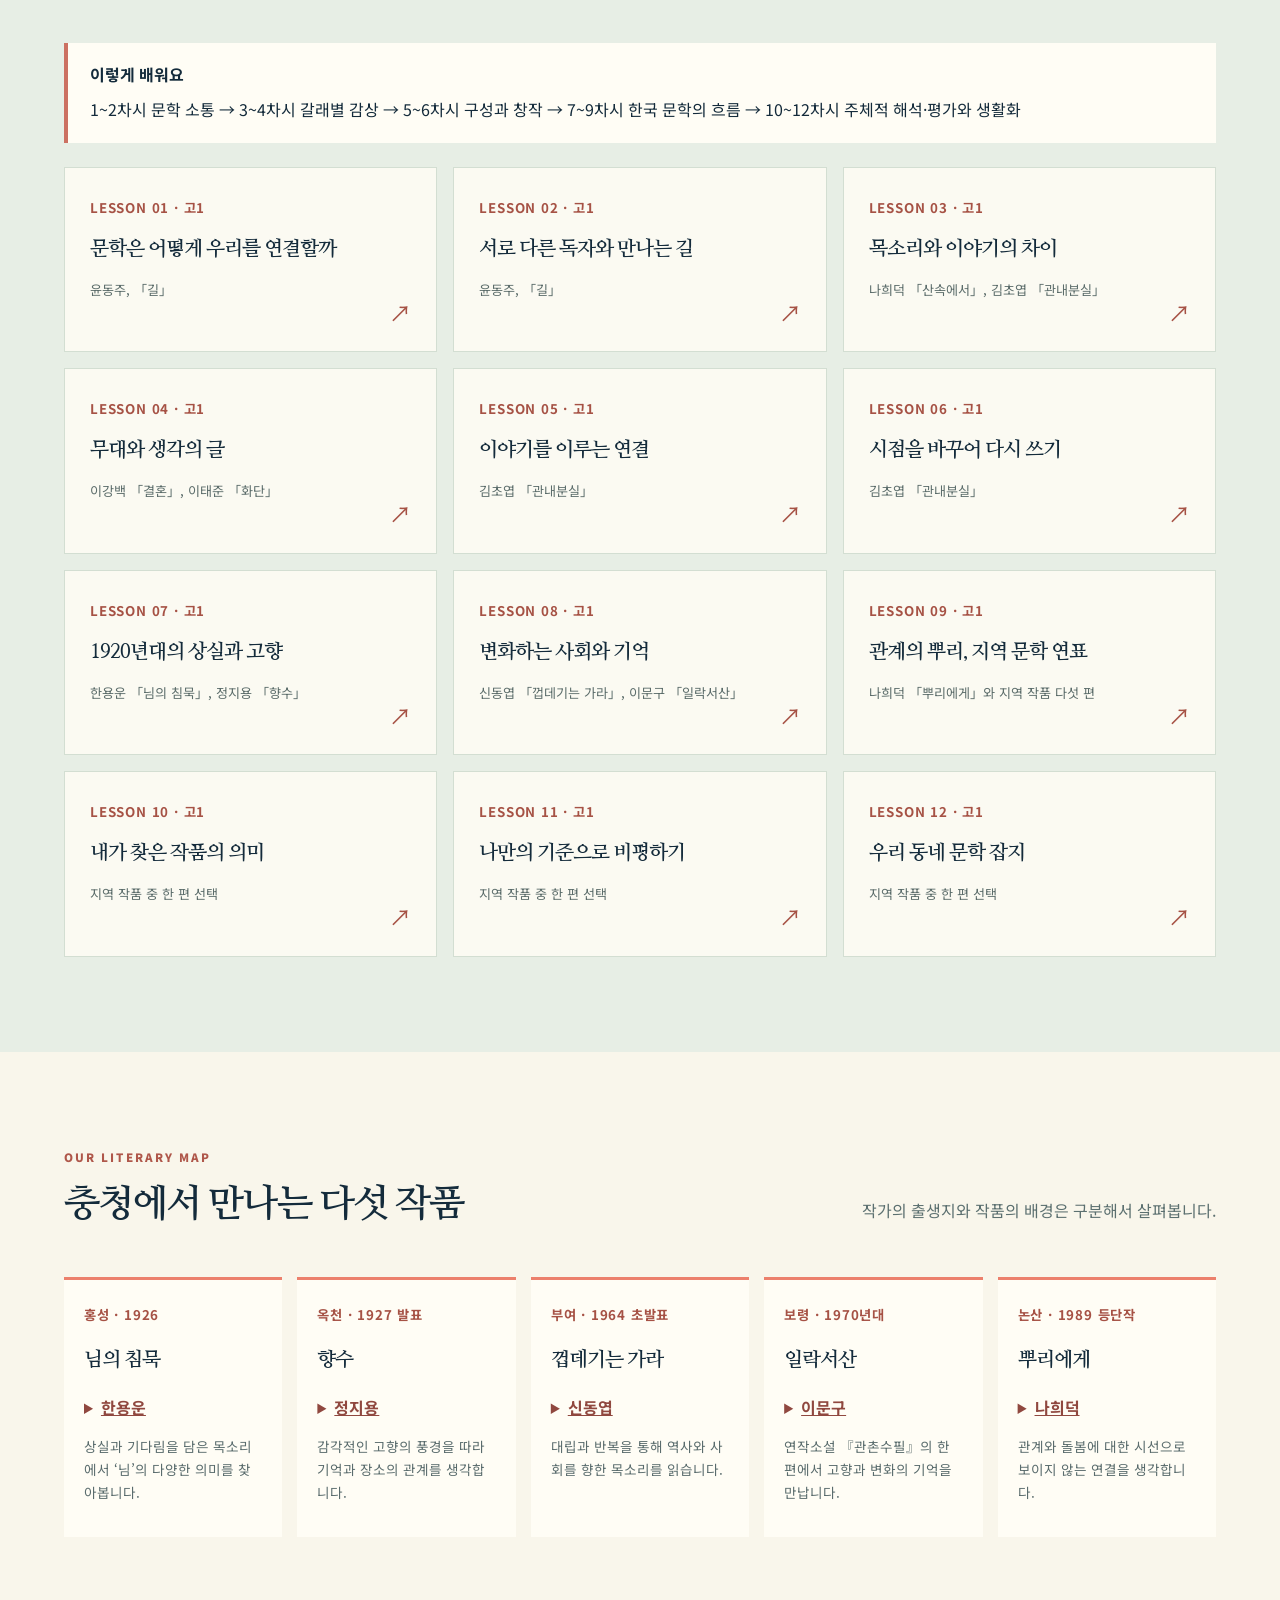
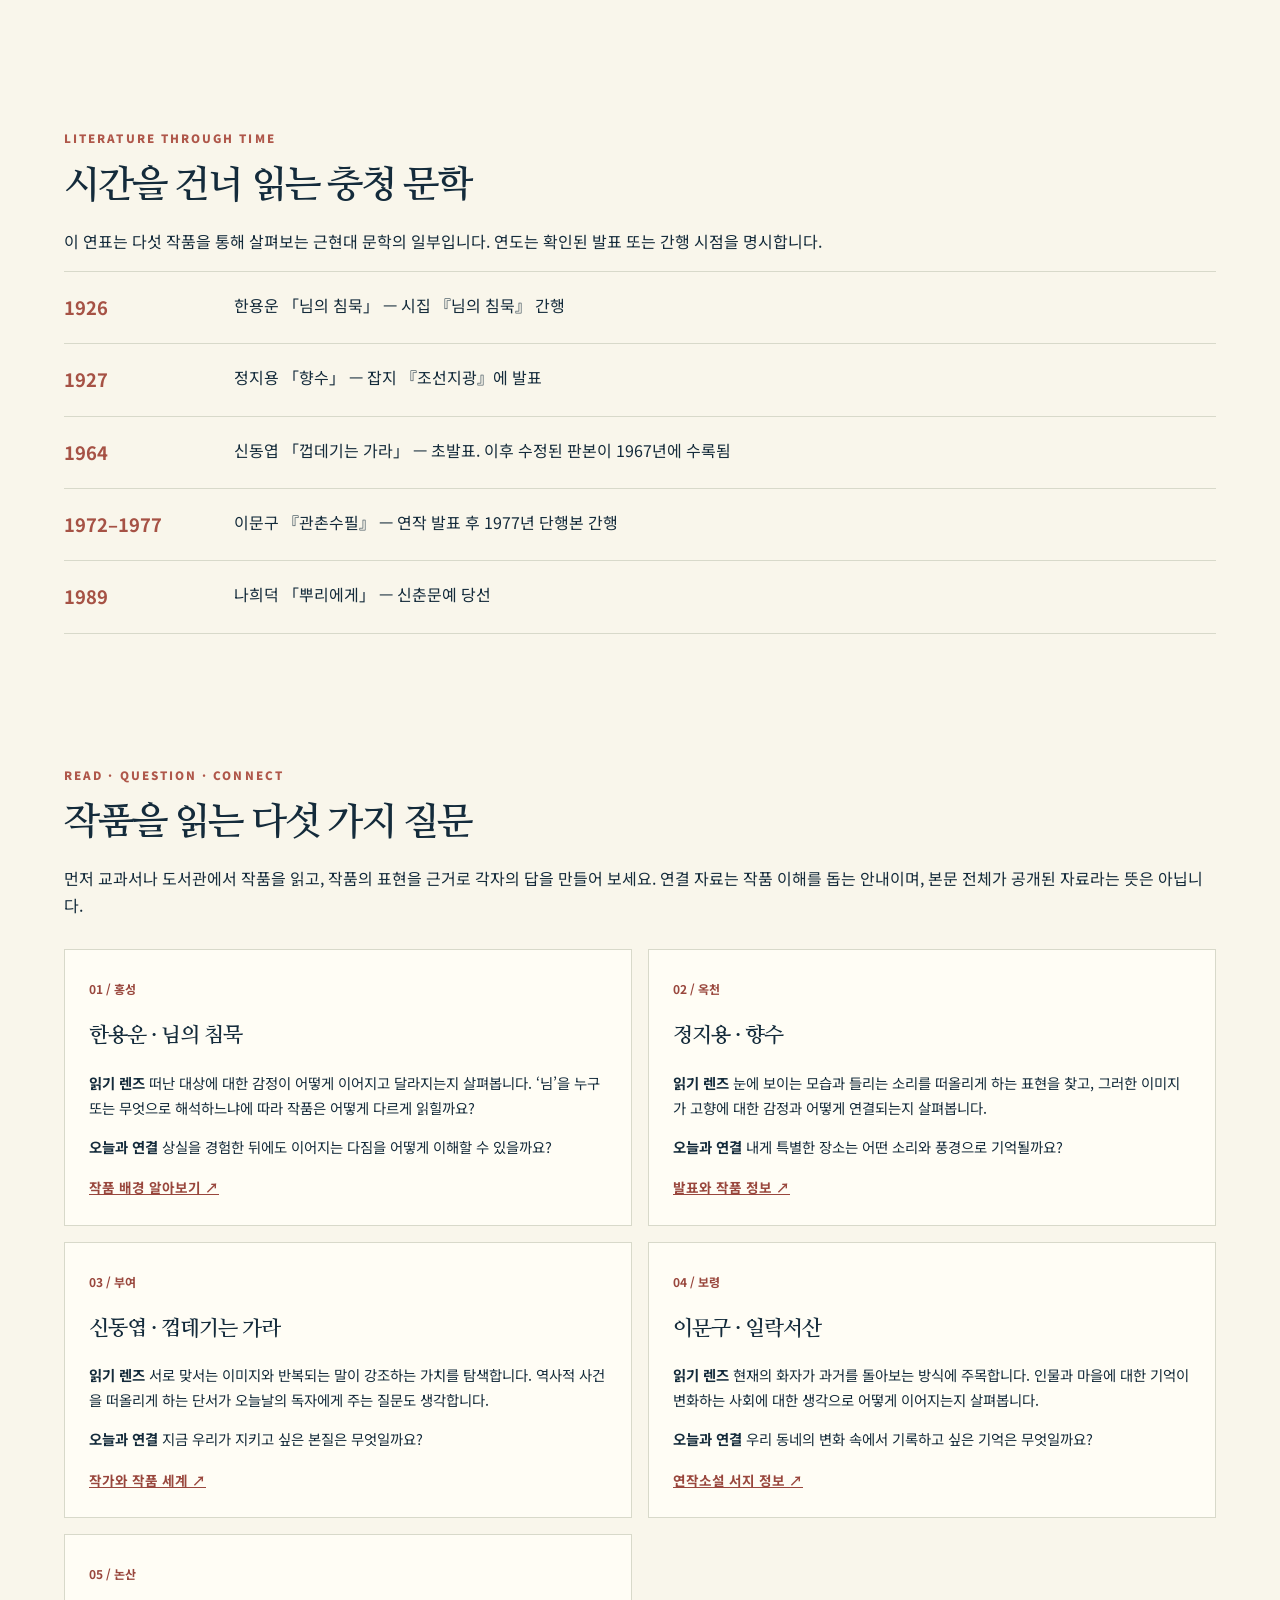
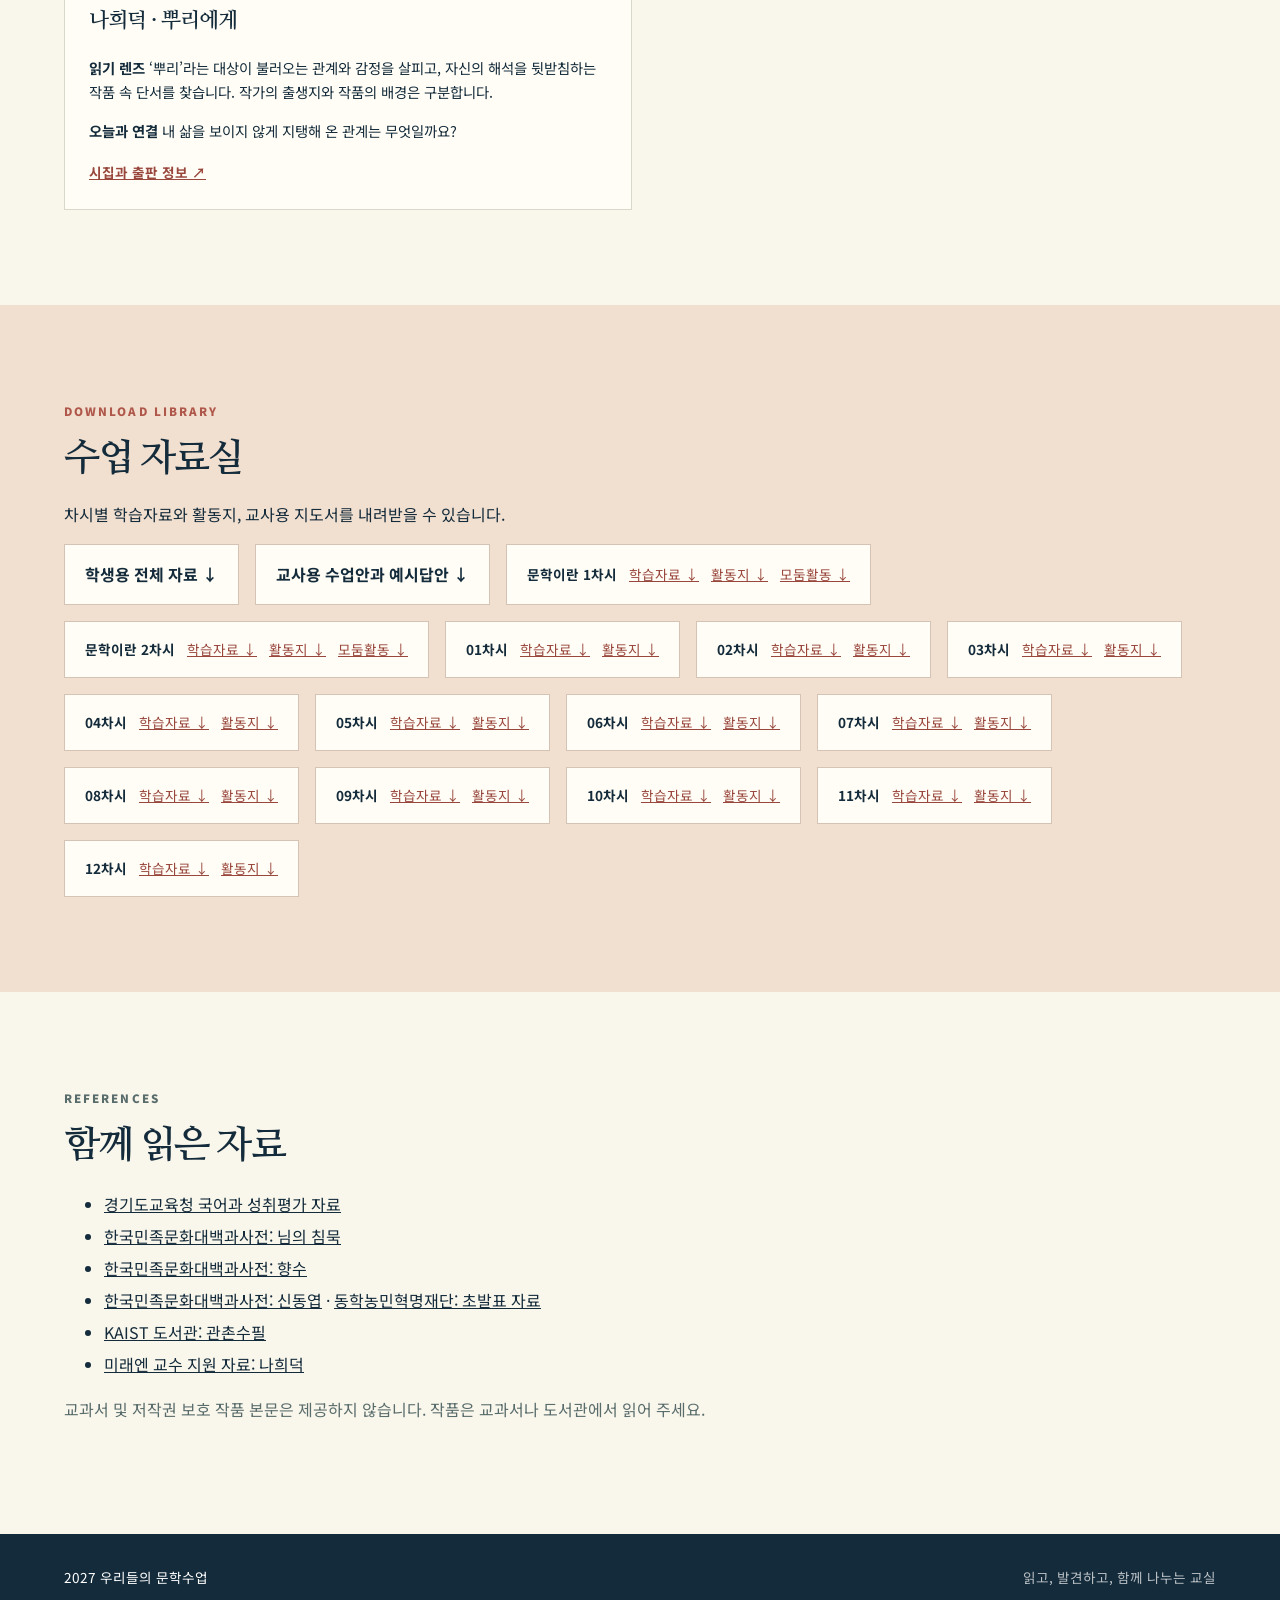
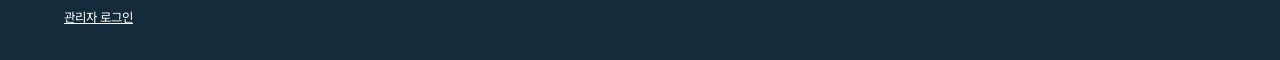
==== commit e248d743: "Add GitHub-authenticated content editor" ====
--- a/index.html
+++ b/index.html
@@ -15,4 +15,4 @@
 <article><span>05 / 논산</span><h3>나희덕 · 뿌리에게</h3><p><strong>읽기 렌즈</strong> ‘뿌리’라는 대상이 불러오는 관계와 감정을 살피고, 자신의 해석을 뒷받침하는 작품 속 단서를 찾습니다. 작가의 출생지와 작품의 배경은 구분합니다.</p><p><strong>오늘과 연결</strong> 내 삶을 보이지 않게 지탱해 온 관계는 무엇일까요?</p><a href="https://www.changbi.com/BookDetail?bookid=446">시집과 출판 정보 ↗</a></article>
 </div></section>
 <section class="section downloads" id="downloads"><div class="wrap"><p class="eyebrow">DOWNLOAD LIBRARY</p><h2>수업 자료실</h2><p>차시별 학습자료와 활동지, 교사용 지도서를 내려받을 수 있습니다.</p><div id="pdf-list" class="pdf-list"></div></div></section>
-<section class="section wrap sources" id="sources"><p class="eyebrow">REFERENCES</p><h2>함께 읽은 자료</h2><ul><li><a href="https://www.goe.go.kr/resource/goe/na/bbs_2675/2025/11/bc7e9f2a-7e3d-4c08-a90b-9db8992ee716.pdf">경기도교육청 국어과 성취평가 자료</a></li><li><a href="https://encykorea.aks.ac.kr/Article/E0013398">한국민족문화대백과사전: 님의 침묵</a></li><li><a href="https://encykorea.aks.ac.kr/Article/E0062938">한국민족문화대백과사전: 향수</a></li><li><a href="https://encykorea.aks.ac.kr/Article/E0032791">한국민족문화대백과사전: 신동엽</a> · <a href="https://e-donghak.or.kr/archive/filedown.php?menu=133&amp;no=23372">동학농민혁명재단: 초발표 자료</a></li><li><a href="https://library.kaist.ac.kr/search/ctlgSearch/posesn/view.do?bibctrlno=141120&amp;se=b0&amp;ty=B">KAIST 도서관: 관촌수필</a></li><li><a href="https://textbook-miraen.cdn.x-cdn.com/textbook/newbook/high/korean/%EA%B3%A0%29%EA%B5%AD%EC%96%B4_%EA%B5%90%EC%88%98%EC%A7%80%EC%9B%90%EC%9E%90%EB%A3%8C_%EA%B5%90%EA%B3%BC%EC%84%9C%EA%B0%80%20%EC%82%AC%EB%9E%91%ED%95%9C%20%EC%9E%91%EA%B0%80%2099.pdf">미래엔 교수 지원 자료: 나희덕</a></li></ul><p>교과서 및 저작권 보호 작품 본문은 제공하지 않습니다. 작품은 교과서나 도서관에서 읽어 주세요.</p></section></main><footer><div class="wrap">2027 우리들의 문학수업 <span>읽고, 발견하고, 함께 나누는 교실</span></div></footer></body></html>
+<section class="section wrap sources" id="sources"><p class="eyebrow">REFERENCES</p><h2>함께 읽은 자료</h2><ul><li><a href="https://www.goe.go.kr/resource/goe/na/bbs_2675/2025/11/bc7e9f2a-7e3d-4c08-a90b-9db8992ee716.pdf">경기도교육청 국어과 성취평가 자료</a></li><li><a href="https://encykorea.aks.ac.kr/Article/E0013398">한국민족문화대백과사전: 님의 침묵</a></li><li><a href="https://encykorea.aks.ac.kr/Article/E0062938">한국민족문화대백과사전: 향수</a></li><li><a href="https://encykorea.aks.ac.kr/Article/E0032791">한국민족문화대백과사전: 신동엽</a> · <a href="https://e-donghak.or.kr/archive/filedown.php?menu=133&amp;no=23372">동학농민혁명재단: 초발표 자료</a></li><li><a href="https://library.kaist.ac.kr/search/ctlgSearch/posesn/view.do?bibctrlno=141120&amp;se=b0&amp;ty=B">KAIST 도서관: 관촌수필</a></li><li><a href="https://textbook-miraen.cdn.x-cdn.com/textbook/newbook/high/korean/%EA%B3%A0%29%EA%B5%AD%EC%96%B4_%EA%B5%90%EC%88%98%EC%A7%80%EC%9B%90%EC%9E%90%EB%A3%8C_%EA%B5%90%EA%B3%BC%EC%84%9C%EA%B0%80%20%EC%82%AC%EB%9E%91%ED%95%9C%20%EC%9E%91%EA%B0%80%2099.pdf">미래엔 교수 지원 자료: 나희덕</a></li></ul><p>교과서 및 저작권 보호 작품 본문은 제공하지 않습니다. 작품은 교과서나 도서관에서 읽어 주세요.</p></section></main><footer><div class="wrap">2027 우리들의 문학수업 <span>읽고, 발견하고, 함께 나누는 교실</span></div><a class="admin-login-link" href="admin.html">관리자 로그인</a></footer></body></html>
--- a/style.css
+++ b/style.css
@@ -7,3 +7,7 @@
 .lesson-grid{grid-template-columns:repeat(3,minmax(0,1fr))}.lesson-link{display:block;position:relative;text-decoration:none;padding-bottom:50px}.lesson-arrow{position:absolute;bottom:20px;right:25px;font-size:1.4rem;color:#a65245}.lesson-page{max-width:900px;padding-top:45px;padding-bottom:70px}.lesson-page .lesson-detail{margin:25px 0}.back-link{display:inline-block;color:#90483f;font-weight:700;text-decoration:none}@media(max-width:850px){.lesson-grid{grid-template-columns:repeat(2,minmax(0,1fr))}}@media(max-width:600px){.lesson-grid{grid-template-columns:1fr}}
 .foundation-link{background:#f6dfd3}.foundation-grid{display:grid;grid-template-columns:repeat(2,minmax(0,1fr));gap:12px}.foundation-grid section{background:#f4f2e8;padding:18px}.foundation-question{border-top:1px solid #d6c9bb;padding:10px 0}.foundation-question button{margin:4px;padding:8px 14px;background:white;border:1px solid #9cab9e;cursor:pointer}@media(max-width:600px){.foundation-grid{grid-template-columns:1fr}}
 .learning-path{background:#fffdf5;border-left:4px solid #cc7162;padding:18px 22px;margin-bottom:24px}.learning-path p{margin:.4rem 0 0;line-height:1.9}#literature-lessons{grid-template-columns:repeat(2,minmax(0,1fr))}@media(max-width:600px){#literature-lessons{grid-template-columns:1fr}}
+.infographic{margin:32px 0;padding:clamp(18px,3vw,28px);background:#f1f4eb;border:1px solid #d8e1d3;border-radius:16px}.infographic-heading>span{font-size:.7rem;font-weight:900;letter-spacing:.13em;color:#9b5147}.lesson-detail .infographic-heading h2,.lesson-detail .infographic-heading h4{font-family:'Nanum Myeongjo',serif;color:var(--ink);font-size:1.35rem;line-height:1.4;margin:8px 0}.lesson-detail .infographic-heading p{margin:0 0 20px;color:#50655f;font-size:.88rem}.genre-grid{display:grid;grid-template-columns:repeat(2,minmax(0,1fr));gap:12px}.genre{position:relative;padding:20px;border:1px solid rgba(20,43,59,.12);border-radius:12px;background:#fff}.genre-lyric{background:#fff1ee}.genre-narrative{background:#edf5ea}.genre-drama{background:#eef2fa}.genre-expository{background:#fbf3dc}.genre-icon{display:grid;place-items:center;width:37px;height:37px;border-radius:11px;background:#fff;color:#91473d;font-size:1.2rem;font-weight:700}.lesson-detail .genre h3{font-family:'Noto Sans KR',sans-serif;font-size:1.18rem;margin:12px 0 2px}.lesson-detail .genre p{font-size:.87rem;line-height:1.65;margin:7px 0}.lesson-detail .genre .genre-focus{font-size:.75rem;color:#9b5147;font-weight:700}.genre-elements{padding-top:10px;border-top:1px solid rgba(20,43,59,.15)}.genre-elements strong{display:inline-block;margin-right:6px}.lesson-detail .genre .genre-example{font-size:.76rem;color:#52665f}.lesson-detail .infographic-note{margin:15px 0 0;color:#52665f;font-size:.8rem}.flow-list{list-style:none!important;display:grid;grid-template-columns:repeat(auto-fit,minmax(120px,1fr));gap:10px;padding:0;margin:16px 0 0}.lesson-detail .flow-list li{display:flex;flex-direction:column;gap:5px;min-width:0;background:#fff;border:1px solid #d8e1d3;border-radius:10px;padding:15px;margin:0}.flow-list b{color:#965146}.flow-list span{font-size:.8rem;line-height:1.5;color:#445b57}.lens-grid{display:grid;grid-template-columns:repeat(2,minmax(0,1fr));gap:10px}.lens-grid>div{display:flex;flex-direction:column;gap:5px;background:#fff;border-radius:10px;padding:16px}.lens-grid b{color:#965146}.lens-grid span{font-size:.85rem;line-height:1.6}.lesson-infographic{margin-top:24px}@media(max-width:600px){.genre-grid,.lens-grid{grid-template-columns:1fr}.flow-list{grid-template-columns:repeat(2,minmax(0,1fr))}.genre{padding:16px}}
+.composition-grid{display:grid;grid-template-columns:repeat(2,minmax(0,1fr));gap:12px}.composition-box{background:#fff;border:1px solid #d8e1d3;border-top:4px solid #d47a6a;border-radius:10px;padding:18px}.narrative-box{border-top-color:#609271}.drama-box{border-top-color:#6e80ad}.essay-box{border-top-color:#c49a43}.lesson-detail .composition-box h3{font-family:'Noto Sans KR',sans-serif;font-size:1.08rem;margin:0 0 10px}.lesson-detail .composition-box p{font-size:.84rem;line-height:1.65;margin:7px 0}.composition-box b{display:block;color:#8d4a42}@media(max-width:600px){.composition-grid{grid-template-columns:1fr}}
+.admin-draft-grid{display:grid;grid-template-columns:1fr 2fr;gap:24px;margin:28px 0}.admin-draft-grid section,.admin-draft-grid form{background:#fffdf5;padding:24px;border:1px solid var(--line)}.admin-draft-grid label{display:block;margin:16px 0 6px;font-weight:700}.admin-draft-grid input,.admin-draft-grid select,.admin-draft-grid textarea{width:100%;padding:10px;border:1px solid #9cab9e;background:white;color:var(--ink);font:inherit}.admin-draft-grid button{margin-top:18px;background:var(--ink);color:white;padding:12px 18px;border:0;cursor:pointer;font:inherit}@media(max-width:700px){.admin-draft-grid{grid-template-columns:1fr}}
+.admin-login-link{display:block;max-width:1200px;margin:18px auto 0;padding:0 24px;color:#fff;font-size:.78rem;text-decoration:underline}.admin-panel{background:#fffdf5;padding:clamp(20px,4vw,32px);border:1px solid var(--line);margin:24px 0}.admin-main label{display:block;margin:16px 0 6px;font-weight:700}.admin-main input,.admin-main select,.admin-main textarea{width:100%;padding:10px;border:1px solid #9cab9e;background:white;color:var(--ink);font:inherit}.admin-main textarea{resize:vertical}.admin-main button{margin-top:14px;background:var(--ink);color:white;padding:12px 18px;border:0;cursor:pointer;font:inherit}.admin-main button:disabled{opacity:.5}.admin-main button.admin-secondary{background:#e5ebe1;color:var(--ink)}.admin-toolbar,.admin-actions{display:flex;justify-content:space-between;gap:12px;align-items:center;flex-wrap:wrap}.admin-actions{justify-content:flex-start}.visual-details{margin:12px 0}.visual-details summary{cursor:pointer;font-weight:700;color:#90483f}
